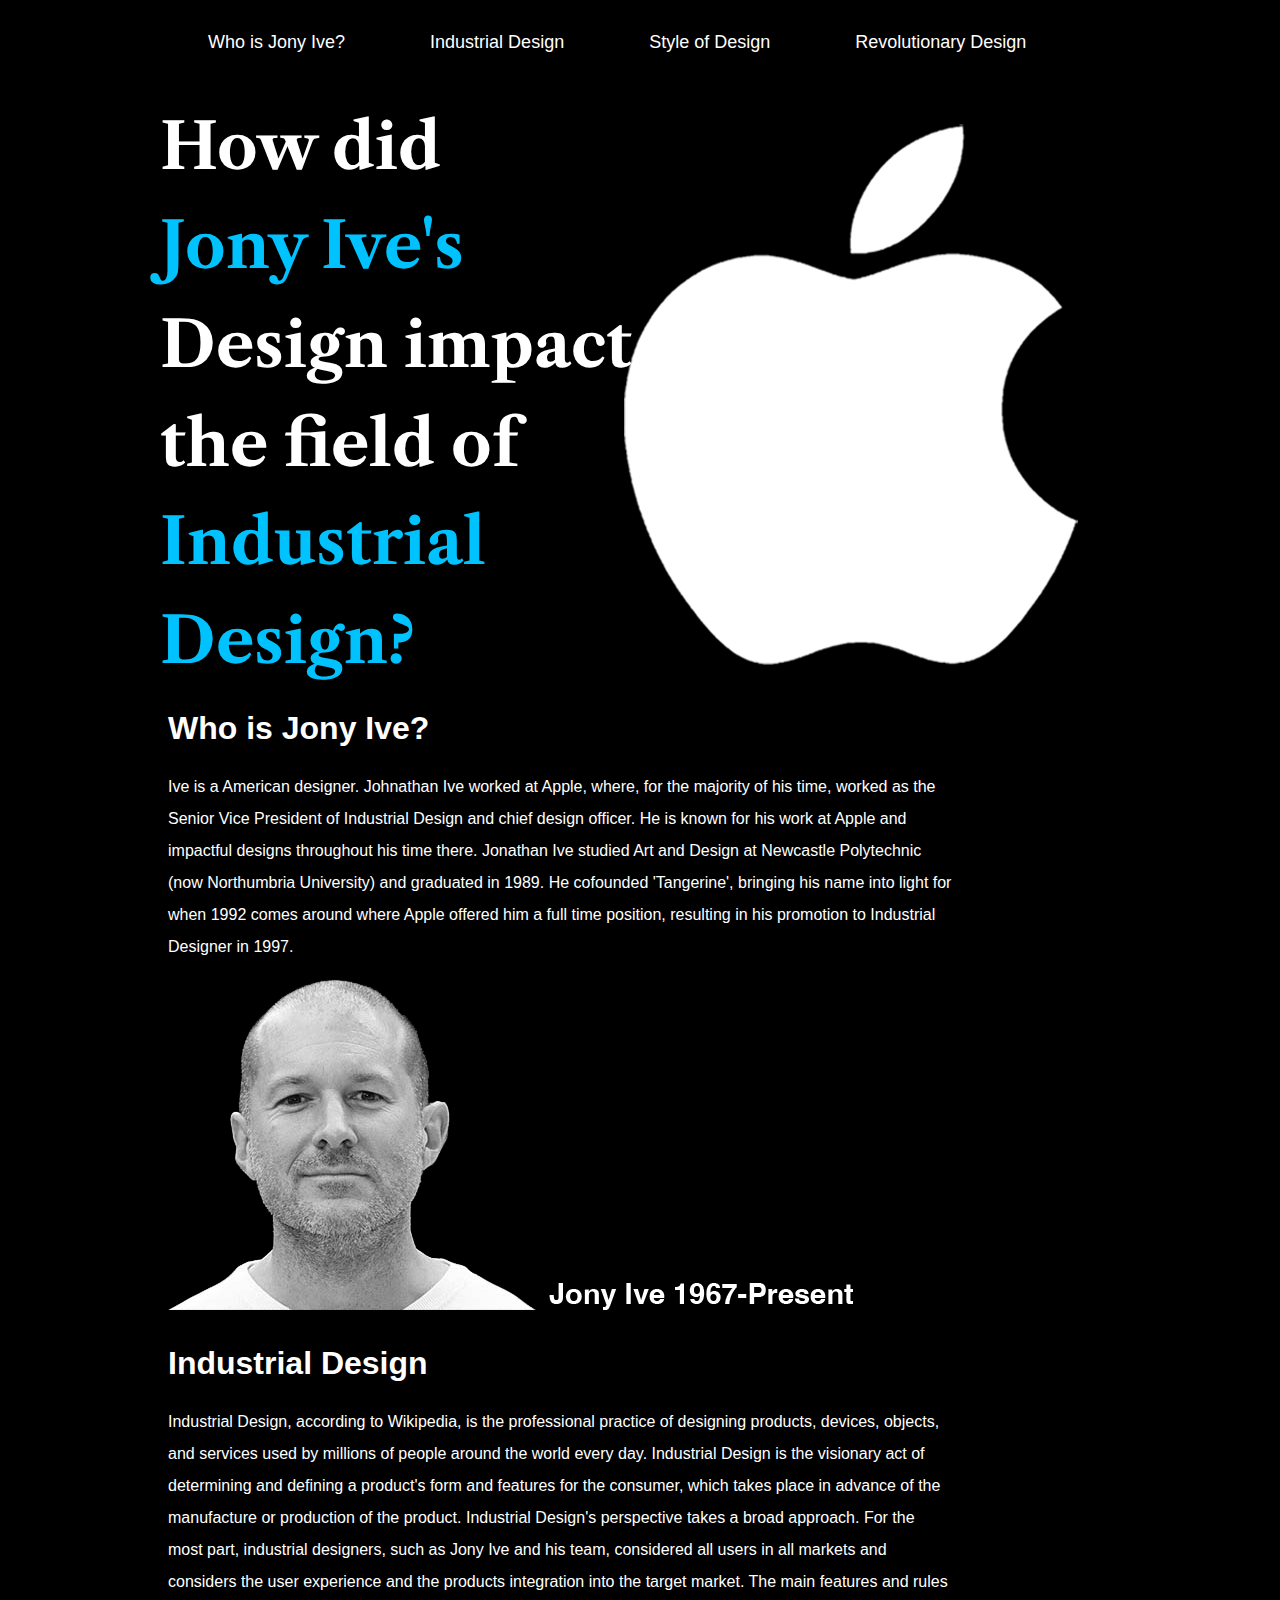
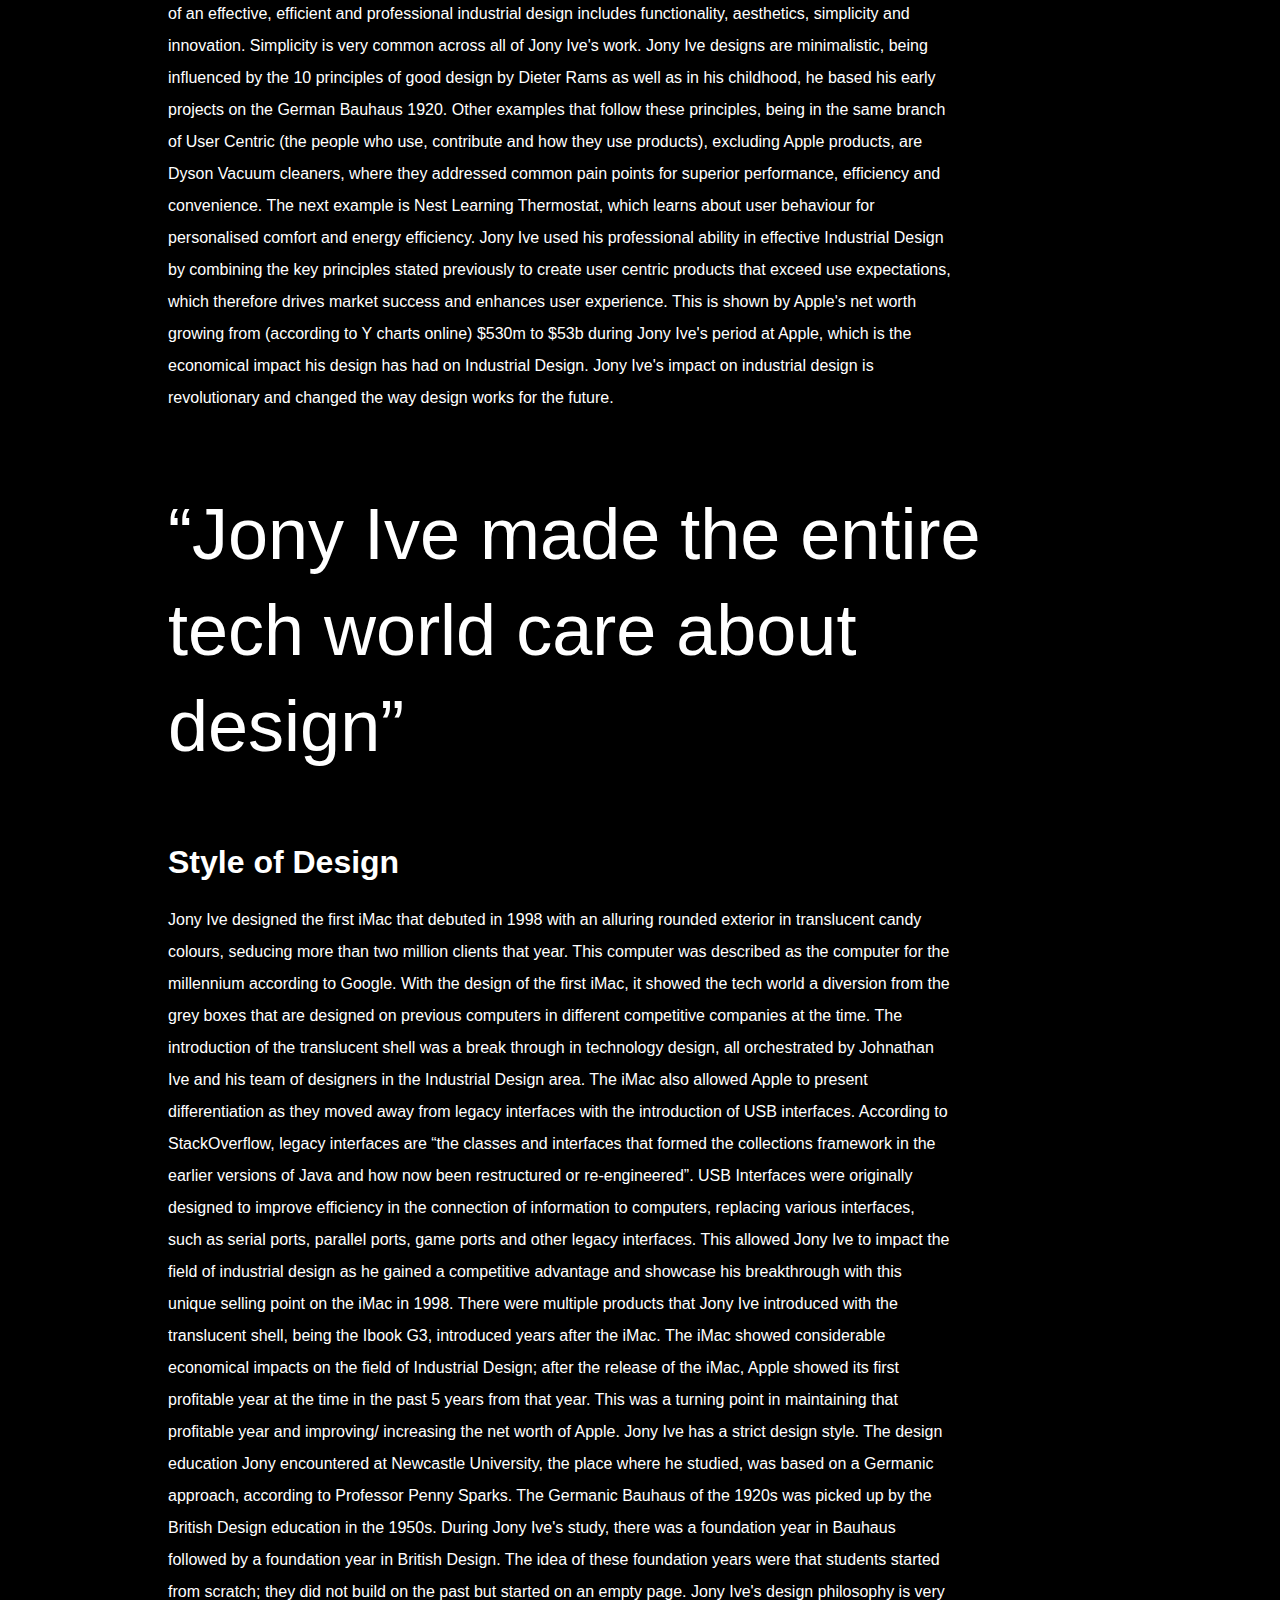
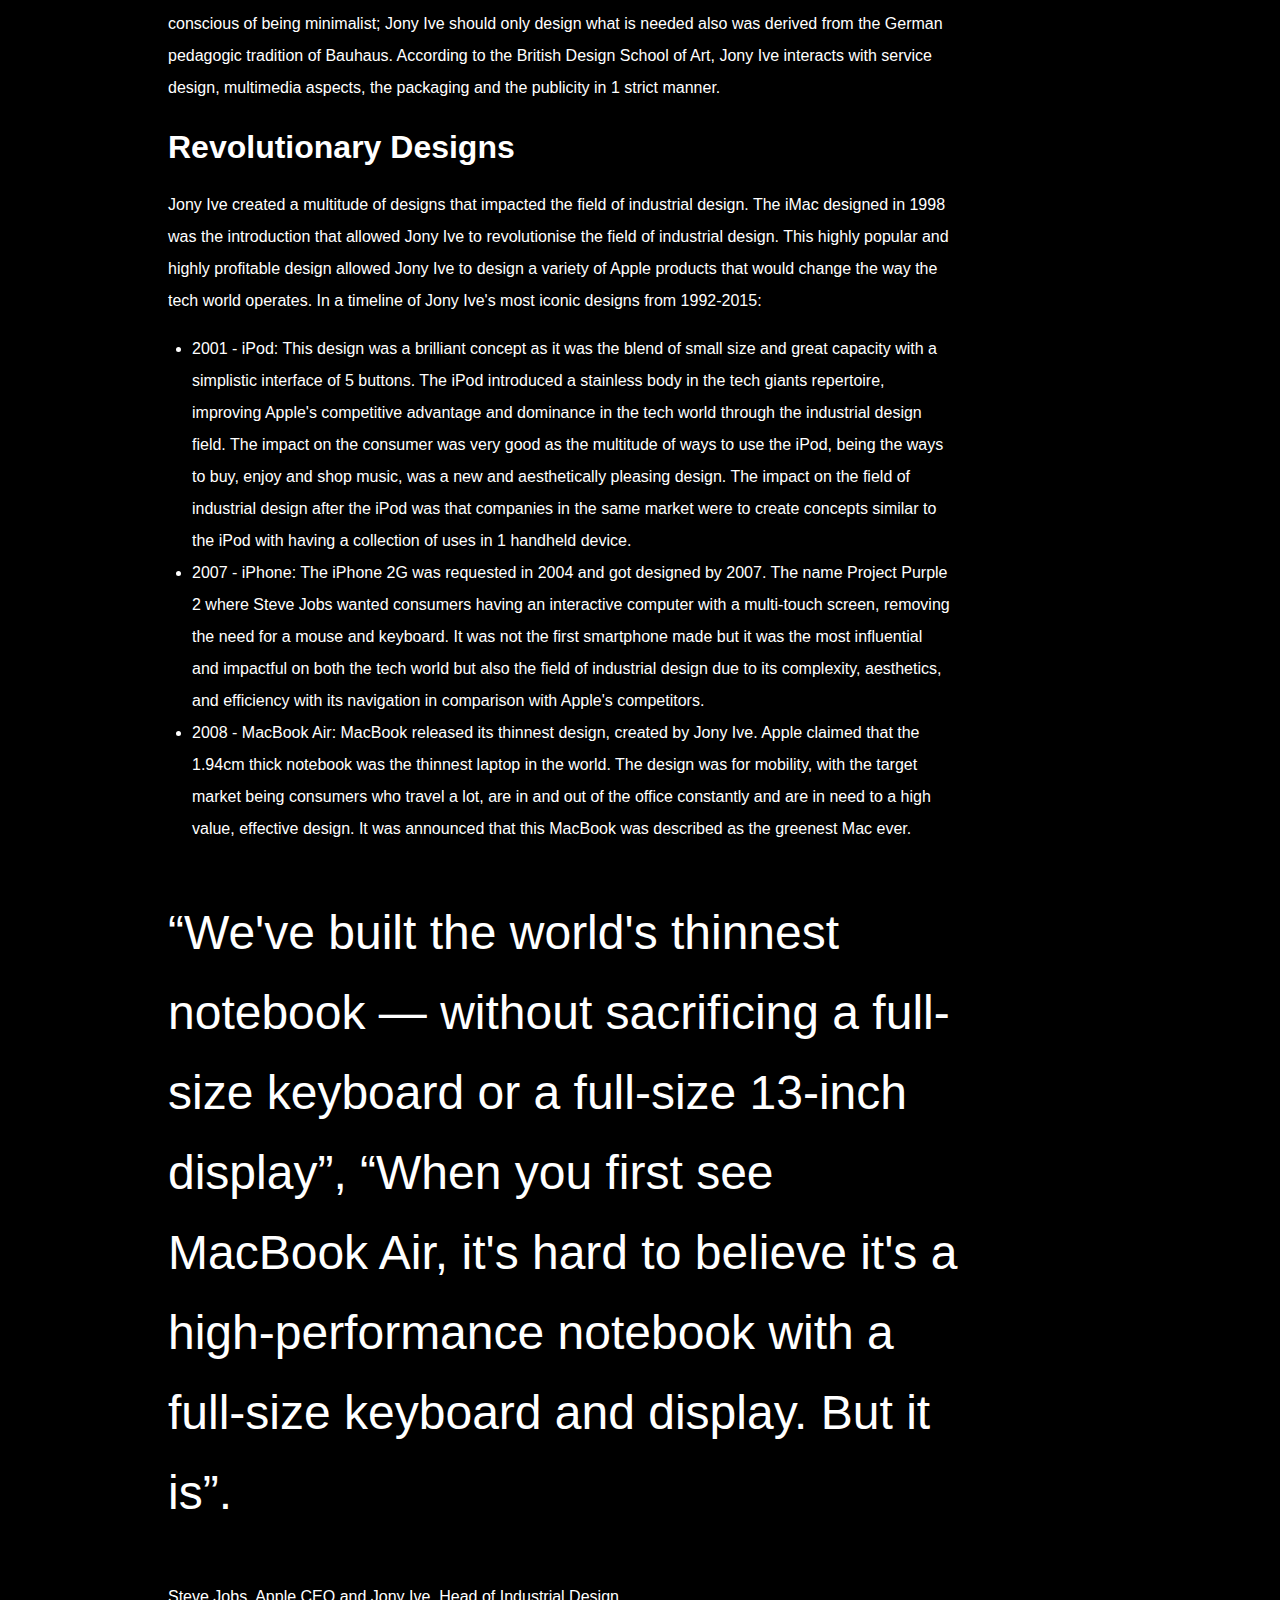
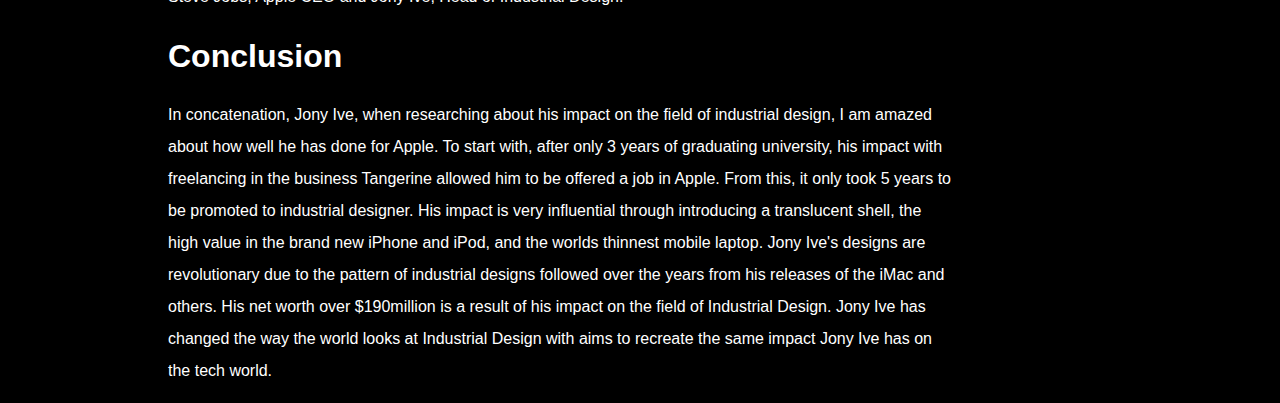
==== index-one.html @ f475f3c1 "update" ====
<!DOCTYPE html>

<html lang="en-GB">
    <link rel="preconnect" href="https://fonts.googleapis.com">
<link rel="preconnect" href="https://fonts.gstatic.com" crossorigin>
<link href="https://fonts.googleapis.com/css2?family=Libre+Caslon+Text&family=Yuji+Hentaigana+Akari&display=swap" rel="stylesheet">
    <link href="css/css.style.css" type="text/css" rel="stylesheet" >
<head>
    <meta charset="UTF-8">
    <meta name="viewport" content="Matthew McMaster">
    <title>Website Essay</title>
</head>
<body>
    <nav>
        <ul id="navigation">
            <li><a href="#jonyiveintro">Who is Jony Ive?</a></li>
            <li><a href="#Industrial">Industrial Design</a></li>
            <li><a href="#styleod">Style of Design</a></li>
            <li><a href="#revolutionaryd">Revolutionary Design</a></li>
        </ul>
    </nav>
<div class="imageheader">
<header>
    <header>
        <h1 id="Howdid">How did</h1>
        <h1 id="JonyIves">Jony Ive's</h1>
        <h1 id="Designimpact">Design impact</h1>
        <h1 id="thefieldof">the field of</h1>
        <h1 id="Industrial">Industrial</h1>
        <h1 id="Design">Design?</h1>
        </header>
</div>
        
<h2>Who is Jony Ive?</h2>
        
<p id="jonyiveintro"> Ive is a American designer. Johnathan Ive worked at Apple, where, for the majority of his time, worked as the Senior Vice President of Industrial Design and chief design officer. 
    He is known for his work at Apple and impactful designs throughout his time there. Jonathan Ive studied Art and Design at Newcastle Polytechnic (now Northumbria University) and graduated in 1989.
    He cofounded 'Tangerine', bringing his name into light for when 1992 comes around where Apple offered him a full time position, resulting in his promotion to Industrial Designer in 1997.</p>

    <img src="images/jony-ive-photo-and-text.png" id="jonyivephoto"> 

    <article>
        <h2>Industrial Design</h2>
        
        <p>Industrial Design, according to Wikipedia, is the professional practice of designing products, devices, objects, and services used by millions of people around the world every day.
        Industrial Design is the visionary act of determining and defining a product's form and features for the consumer, which takes place in advance of the manufacture or production of the product.
        Industrial Design's perspective takes a broad approach. For the most part, industrial designers, such as Jony Ive and his team, considered all users in all markets and considers the user experience and the products integration into the target market.
        The main features and rules of an effective, efficient and professional industrial design includes functionality, aesthetics, simplicity and innovation.
        Simplicity is very common across all of Jony Ive's work. Jony Ive designs are minimalistic, being influenced by the 10 principles of good design by Dieter Rams as well as in his childhood, he based his early projects on the German Bauhaus 1920.
        Other examples that follow these principles, being in the same branch of User Centric (the people who use, contribute and how they use products), excluding Apple products, are 
        Dyson Vacuum cleaners, where they addressed common pain points for superior performance, efficiency and convenience. 
        The next example is Nest Learning Thermostat, which learns about user behaviour for personalised comfort and energy efficiency. 
        Jony Ive used his professional ability in effective Industrial Design by combining the key principles stated previously to create user centric products that exceed use expectations, which therefore drives market success and enhances user experience. 
        This is shown by Apple's net worth growing from (according to Y charts online) $530m to $53b during Jony Ive's period at Apple, which is the economical impact his design has had on Industrial Design. 
        Jony Ive's impact on industrial design is revolutionary and changed the way design works for the future.</p>
        
        <blockquote id="techworld">“Jony Ive made the entire 
            tech world care about design”</blockquote>
                </article>
        
        <article> 
        <h2 id="styleod">Style of Design</h2>
        
        <p>Jony Ive designed the first iMac that debuted in 1998 with an alluring rounded exterior in translucent candy colours, seducing more than two million clients that year.
        This computer was described as the computer for the millennium according to Google. With the design of the first iMac, it showed the tech world a diversion from the grey boxes that are designed on previous computers in different competitive companies at the time.
        The introduction of the translucent shell was a break through in technology design, all orchestrated by Johnathan Ive and his team of designers in the Industrial Design area.
        The iMac also allowed Apple to present differentiation as they moved away from legacy interfaces with the introduction of USB interfaces.
        According to StackOverflow, legacy interfaces are “the classes and interfaces that formed the collections framework in the earlier versions of Java and how now been restructured or re-engineered”.
        USB Interfaces were originally designed to improve efficiency in the connection of information to computers, replacing various interfaces, such as serial ports, parallel ports, game ports and other legacy interfaces.
        This allowed Jony Ive to impact the field of industrial design as he gained a competitive advantage and showcase his breakthrough with this unique selling point on the iMac in 1998.
        There were multiple products that Jony Ive introduced with the translucent shell, being the Ibook G3, introduced years after the iMac.
        The iMac showed considerable economical impacts on the field of Industrial Design; after the release of the iMac, Apple showed its first profitable year at the time in the past 5 years from that year.
        This was a turning point in maintaining that profitable year and improving/ increasing the net worth of Apple. Jony Ive has a strict design style.
        The design education Jony encountered at Newcastle University, the place where he studied, was based on a Germanic approach, according to Professor Penny Sparks.
        The Germanic Bauhaus of the 1920s was picked up by the British Design education in the 1950s. During Jony Ive's study, there was a foundation year in Bauhaus followed by a foundation year in British Design.
        The idea of these foundation years were that students started from scratch; they did not build on the past but started on an empty page.
        Jony Ive's design philosophy is very conscious of being minimalist; Jony Ive should only design what is needed also was derived from the German pedagogic tradition of Bauhaus.
        According to the British Design School of Art, Jony Ive interacts with service design, multimedia aspects, the packaging and the publicity in 1 strict manner.</p>
        </article>
        
        <article>
        <h2 id="revolutionaryd">Revolutionary Designs</h2>
        
        <p>Jony Ive created a multitude of designs that impacted the field of industrial design.
        The iMac designed in 1998 was the introduction that allowed Jony Ive to revolutionise the field of industrial design.
        This highly popular and highly profitable design allowed Jony Ive to design a variety of Apple products that would change the way the tech world operates.
        In a timeline of Jony Ive's most iconic designs from 1992-2015:</p>
        
        <ul>
            <li id="ipod">2001 - iPod:
                This design was a brilliant concept as it was the blend of small size and great capacity with a simplistic interface of 5 buttons.
                The iPod introduced a stainless body in the tech giants repertoire, improving Apple's competitive advantage and dominance in the tech world through the industrial design field.
                The impact on the consumer was very good as the multitude of ways to use the iPod, being the ways to buy, enjoy and shop music, was a new and aesthetically pleasing design.
                The impact on the field of industrial design after the iPod was that companies in the same market were to create concepts similar to the iPod with having a collection of uses in 1 handheld device.</li>
        
            <li id="iphone">2007 - iPhone:
                The iPhone 2G was requested in 2004 and got designed by 2007.
                The name Project Purple 2 where Steve Jobs wanted consumers having an interactive computer with a multi-touch screen, removing the need for a mouse and keyboard.
                It was not the first smartphone made but it was the most influential and impactful on both the tech world but also the field of industrial design due to its complexity, aesthetics, and efficiency with its navigation in comparison with Apple's competitors.</li>
        
            <li id="macbook">2008 - MacBook Air:
                MacBook released its thinnest design, created by Jony Ive.
                Apple claimed that the 1.94cm thick notebook was the thinnest laptop in the world.
                The design was for mobility, with the target market being consumers who travel a lot, are in and out of the office constantly and are in need to a high value, effective design.
                It was announced that this MacBook was described as the greenest Mac ever.</li>
        </ul>        
        
        <blockquote id="thinnest">
            “We've built the world's thinnest notebook — without sacrificing a full-size keyboard or a full-size 13-inch display”,
            “When you first see MacBook Air, it's hard to believe it's a high-performance notebook with a full-size keyboard and display. But it is”. 
        </blockquote>
        <div class id="men"> Steve Jobs, Apple CEO and Jony Ive, Head of Industrial Design.</div>
        </article>
        
        <footer>
        <h2>Conclusion</h2>
        
        <p>In concatenation, Jony Ive, when researching about his impact on the field of industrial design, I am amazed about how well he has done for Apple.
        To start with, after only 3 years of graduating university, his impact with freelancing in the business Tangerine allowed him to be offered a job in Apple.
        From this, it only took 5 years to be promoted to industrial designer. His impact is very influential through introducing a translucent shell, the high value in the brand new iPhone and iPod, and the worlds thinnest mobile laptop.
        Jony Ive's designs are revolutionary due to the pattern of industrial designs followed over the years from his releases of the iMac and others. 
        His net worth over $190million is a result of his impact on the field of Industrial Design. 
        Jony Ive has changed the way the world looks at Industrial Design with aims to recreate the same impact Jony Ive has on the tech world.
         </p>
        </footer>
        </body>
        </html>
---- css/css.style.css ----
body {
    background-color: black;
    color: white;
    font-family: Arial, Helvetica, sans-serif;
    line-height: 2rem;
}

h1{ 
    text-align: left;
    margin-left: 1rem;
    font-size: 4rem;
    font-family: 'Libre Caslon Text', serif;
    line-height: 3.5rem;
}
#Howdid {
    text-align: left;
    color: white;
    font-family: 'Libre Caslon Text', serif;
}

#JonyIves {
    color: #00C2FF;
    text-align: left;
    font-family: 'Libre Caslon Text', serif;
    position: relative;
}

#Thefieldof {
    color: white;
    text-align: left;
    font-family: 'Libre Caslon Text', serif;
}

#Industrial {
    color: #00C2FF;
    text-align: left;
    font-family: 'Libre Caslon Text', serif;
}

#Design {
    color: #00C2FF;
    text-align: left;
    font-family: 'Libre Caslon Text', serif;
}

.imageheader {
    background: url(../images/apple-logo-nine.png) no-repeat;
    margin-left: 8.5rem;
    width: 400vw;
    background-position: 30rem;
}

li, #navigation {
    display: inline-block;
    font-size: large;
    align-content: stretch;
    margin-left: 5rem;     
}

a:link {
    color: white;
    text-decoration: none;
}

#iphone {
    font-size: 1rem;
    display: list-item;
    margin-left: 9rem;
    margin-right: 20rem;
}

#ipod {
    font-size: 1rem;
    display: list-item;
    margin-left: 9rem;
    margin-right: 20rem;
}

#macbook {
    font-size: 1rem;
    display: list-item;
    margin-left: 9rem;
    margin-right: 20rem;
}


#jonyiveintro {
    margin-left: 10rem;
    margin-right: 20rem;
    line-height: 2rem;
}

h2 {
    text-align: left;
    margin-left: 10rem;
    font-size: 2rem;
}

p {
    margin-left: 10rem;
    margin-right: 20rem;
    font-size: 1rem;
    line-height: 2rem;
}

#thinnest {
    margin-left: 10rem;
    margin-right: 18rem;
    font-size: 3rem;
    line-height: 5rem;
}

#men {
    margin-left: 10rem;
}

#techworld {
    margin-left: 10rem;
    font-size: 4.5rem;
    margin-right: 18rem;
    line-height: 6rem;
}

#jonyivephoto {
    margin-left: 10rem;
}
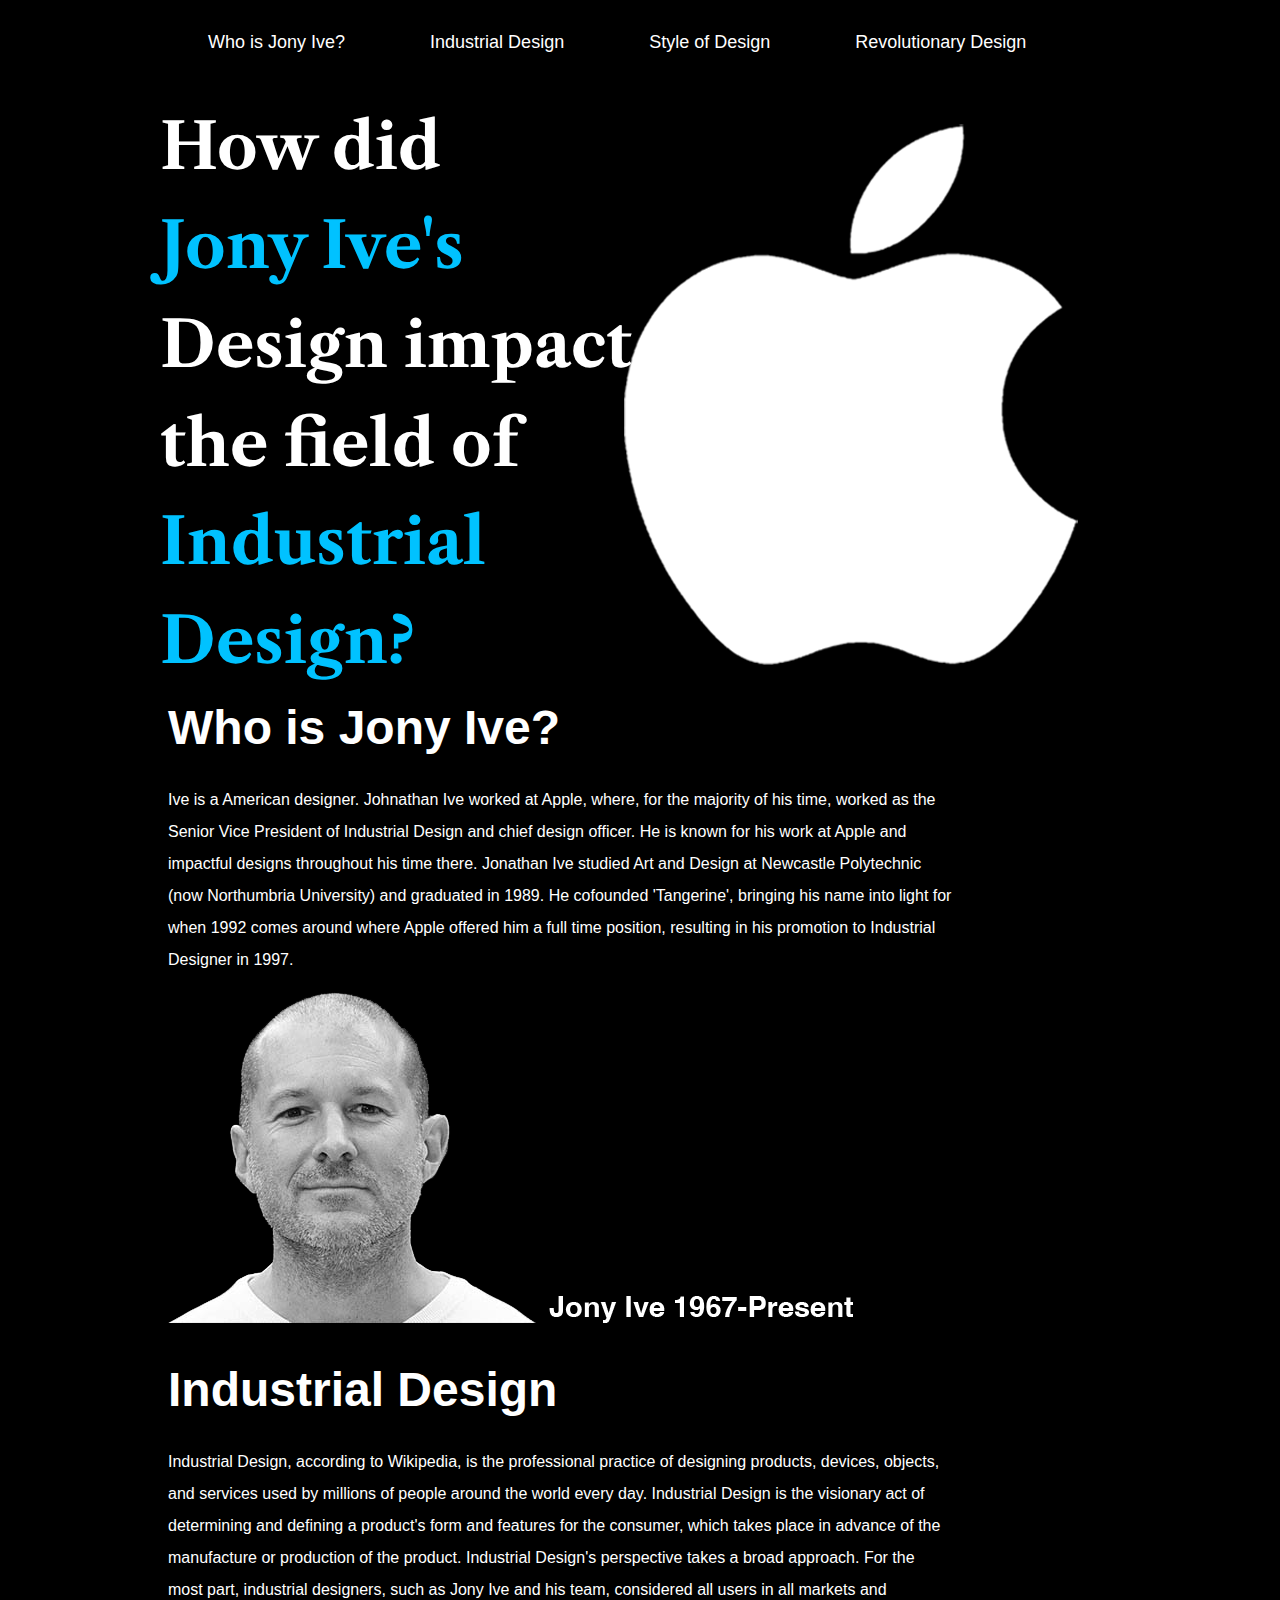
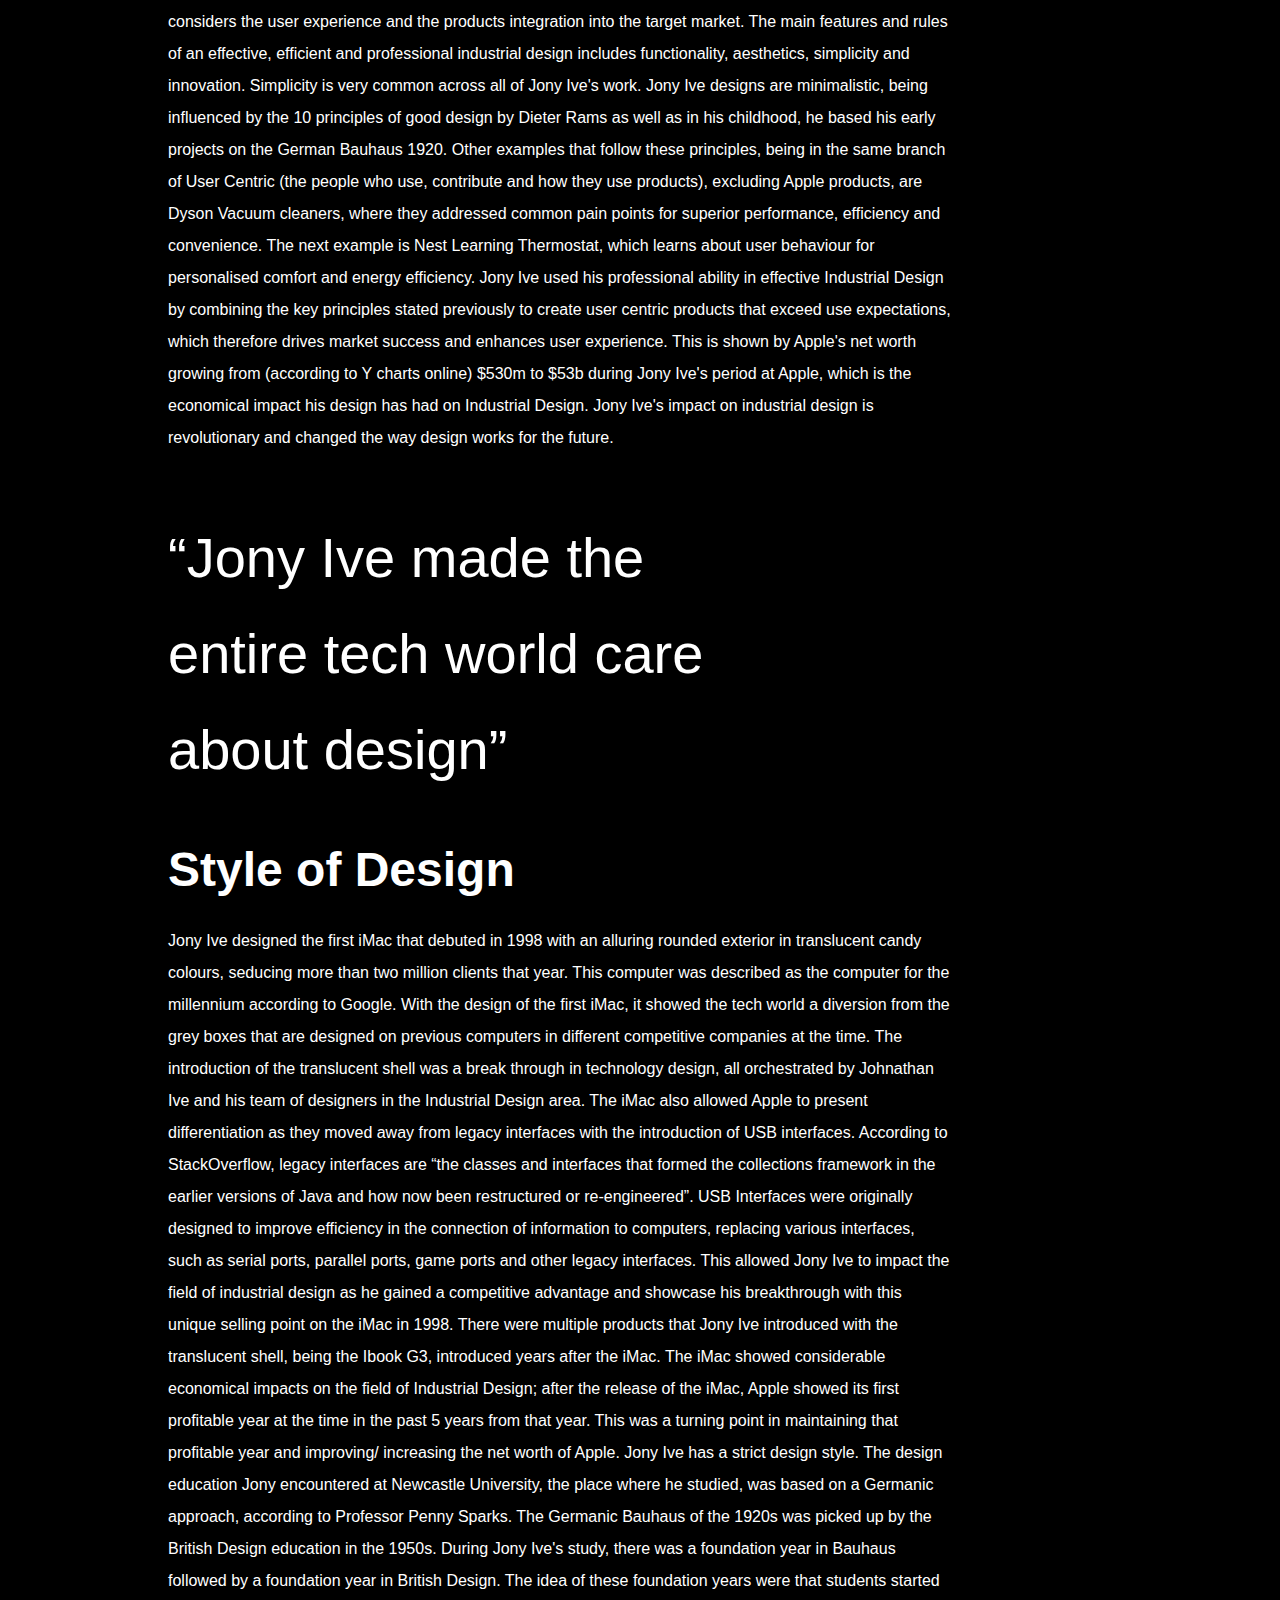
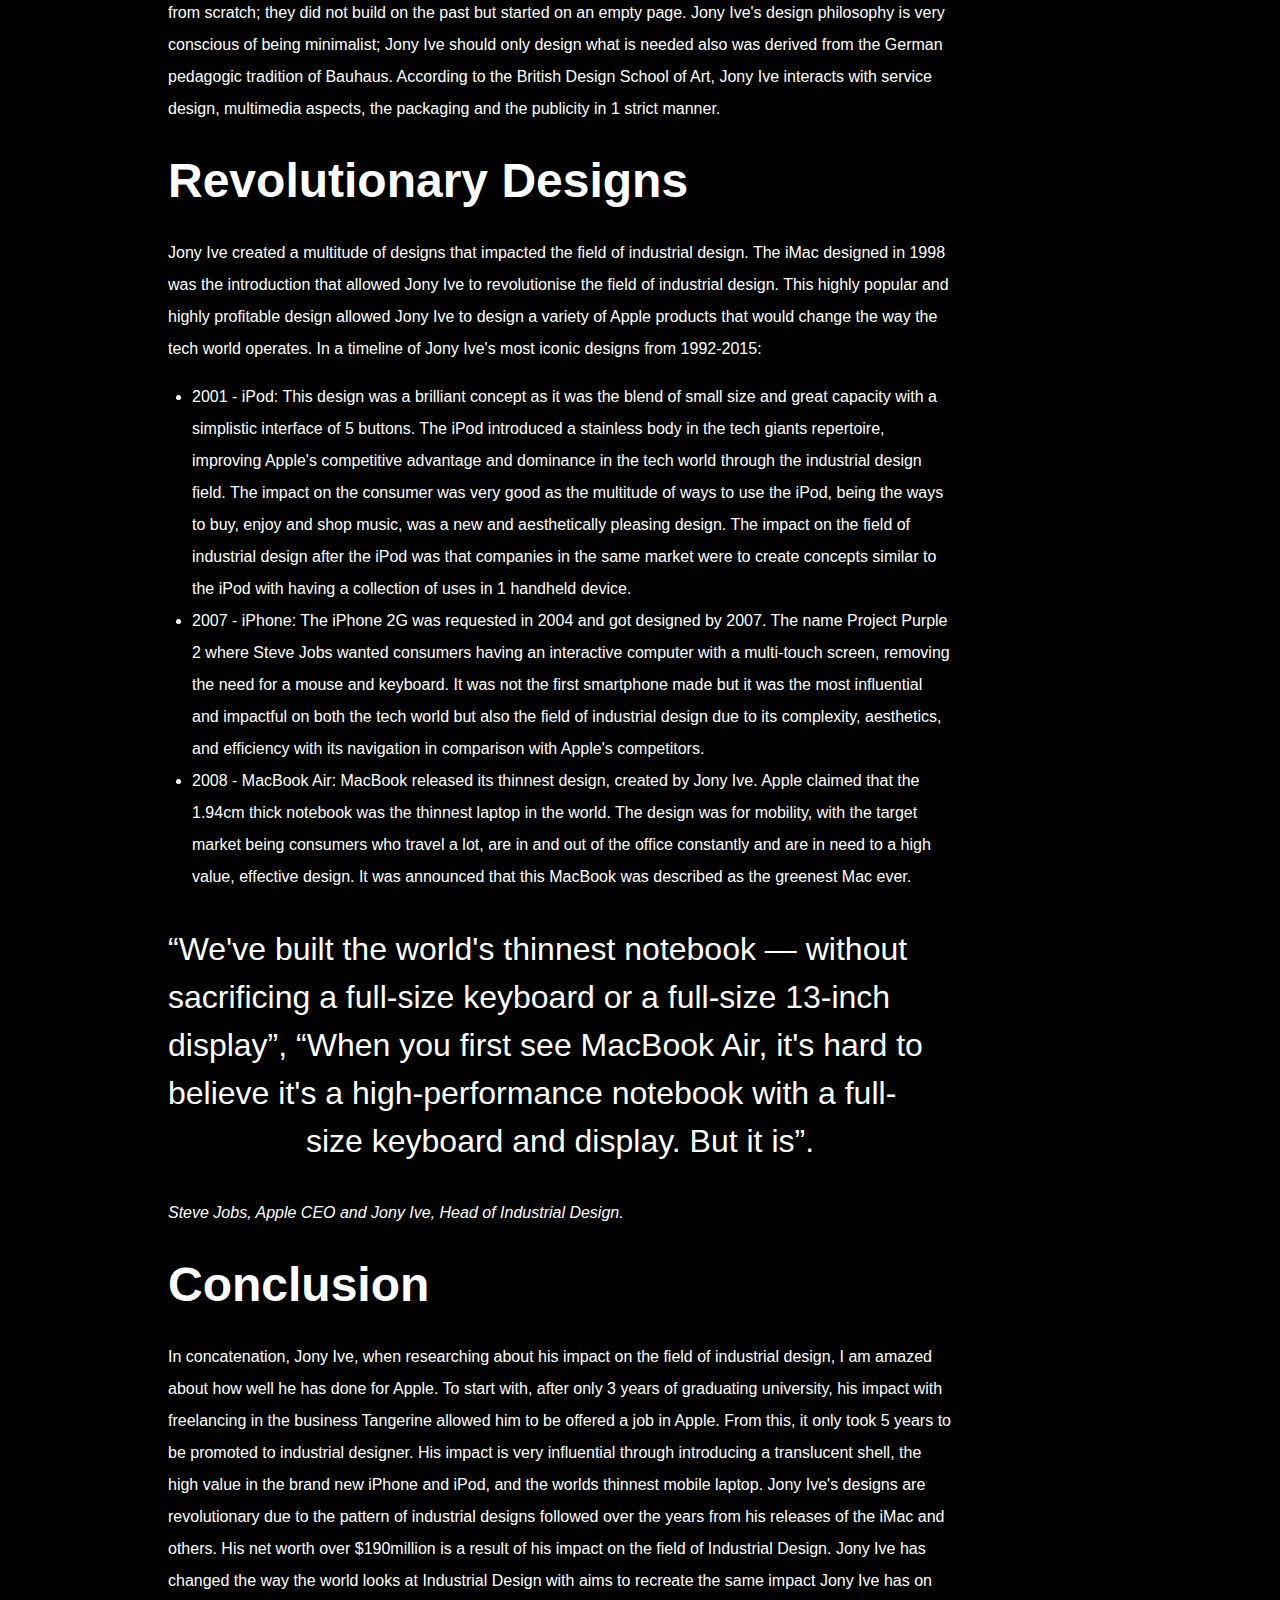
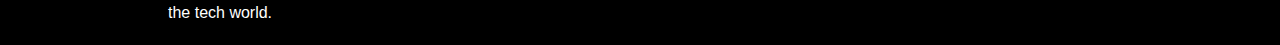
==== commit 325517dd: "update" ====
--- a/index-one.html
+++ b/index-one.html
@@ -109,7 +109,7 @@
             “We've built the world's thinnest notebook — without sacrificing a full-size keyboard or a full-size 13-inch display”,
             “When you first see MacBook Air, it's hard to believe it's a high-performance notebook with a full-size keyboard and display. But it is”. 
         </blockquote>
-        <div class id="men"> Steve Jobs, Apple CEO and Jony Ive, Head of Industrial Design.</div>
+        <div class id="men"><i>Steve Jobs, Apple CEO and Jony Ive, Head of Industrial Design.</i></div>
         </article>
         
         <footer>
--- a/css/css.style.css
+++ b/css/css.style.css
@@ -93,7 +93,7 @@
 h2 {
     text-align: left;
     margin-left: 10rem;
-    font-size: 2rem;
+    font-size: 3rem;
 }
 
 p {
@@ -105,9 +105,10 @@
 
 #thinnest {
     margin-left: 10rem;
-    margin-right: 18rem;
-    font-size: 3rem;
-    line-height: 5rem;
+    margin-right: 20rem;
+    font-size: 2rem;
+    line-height: 3rem;
+    text-align-last: center;
 }
 
 #men {
@@ -116,8 +117,8 @@
 
 #techworld {
     margin-left: 10rem;
-    font-size: 4.5rem;
-    margin-right: 18rem;
+    font-size: 3.5rem;
+    margin-right: 32rem;
     line-height: 6rem;
 }
 
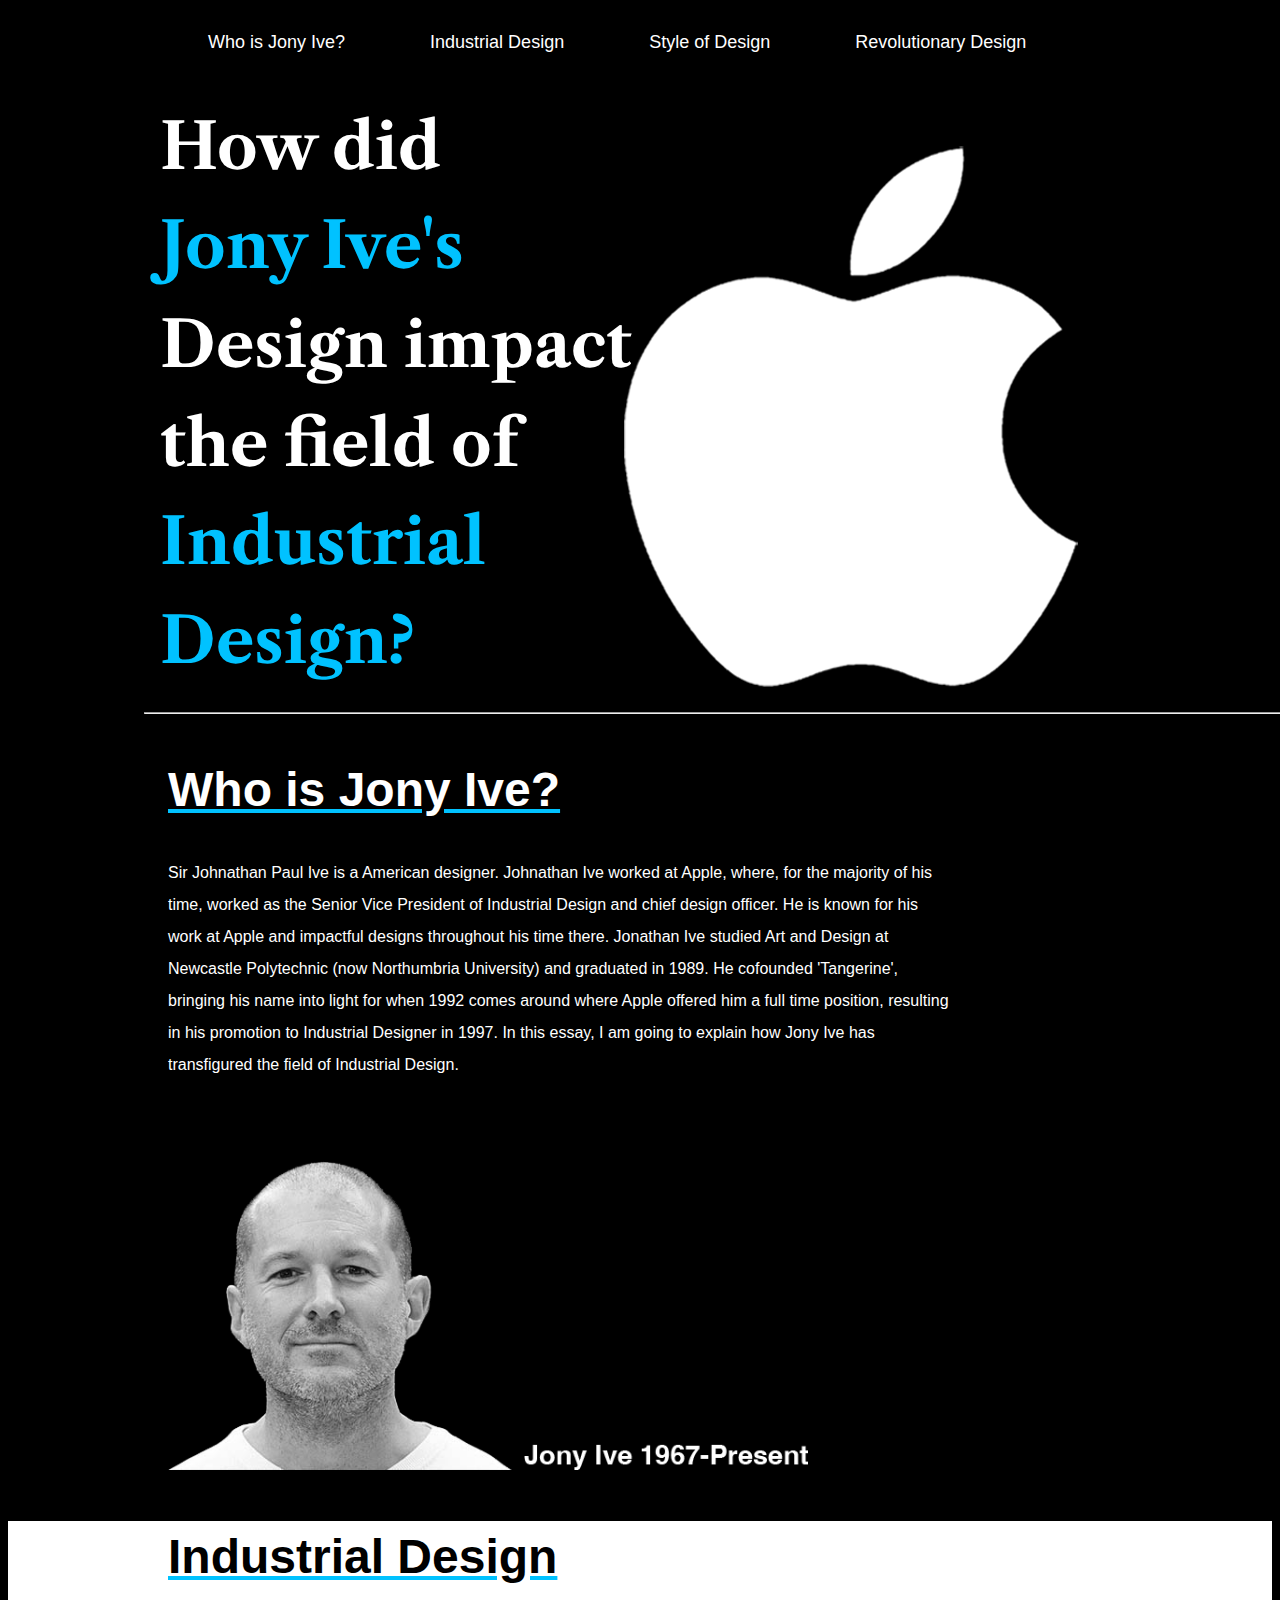
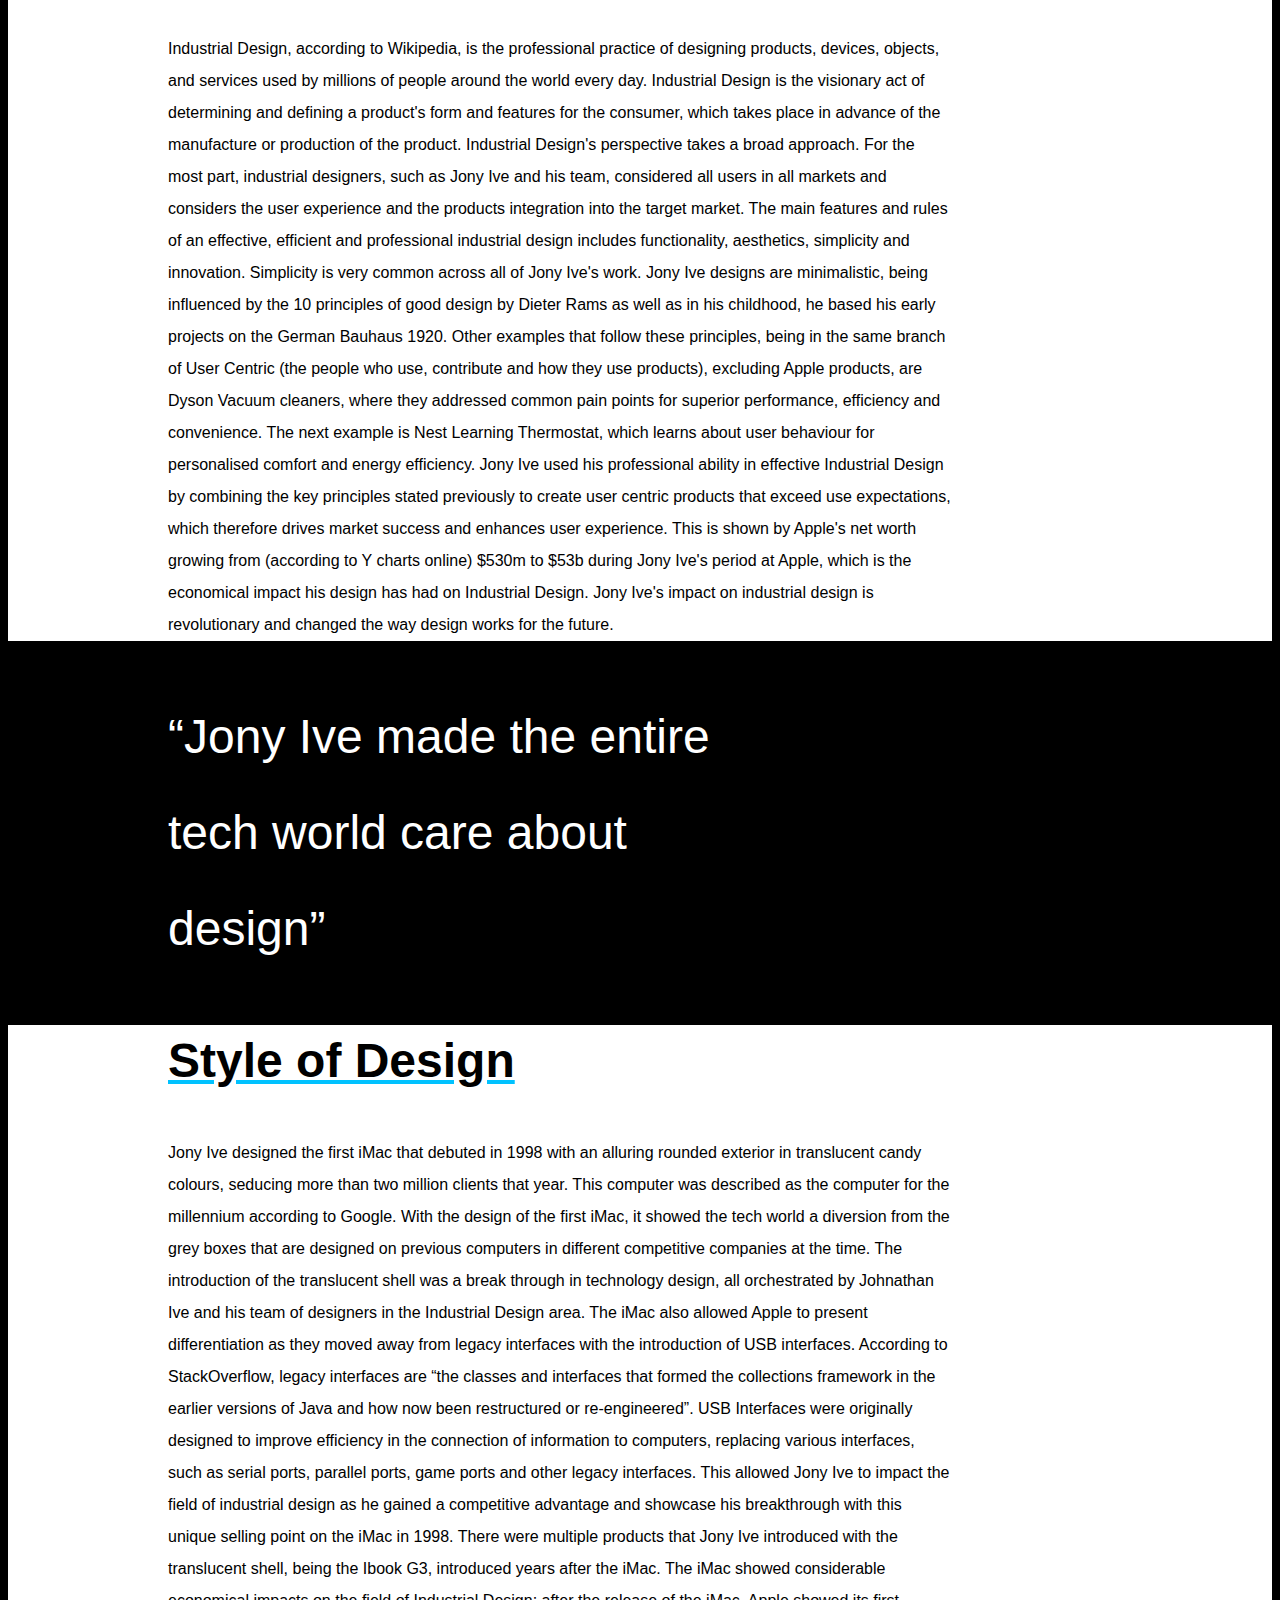
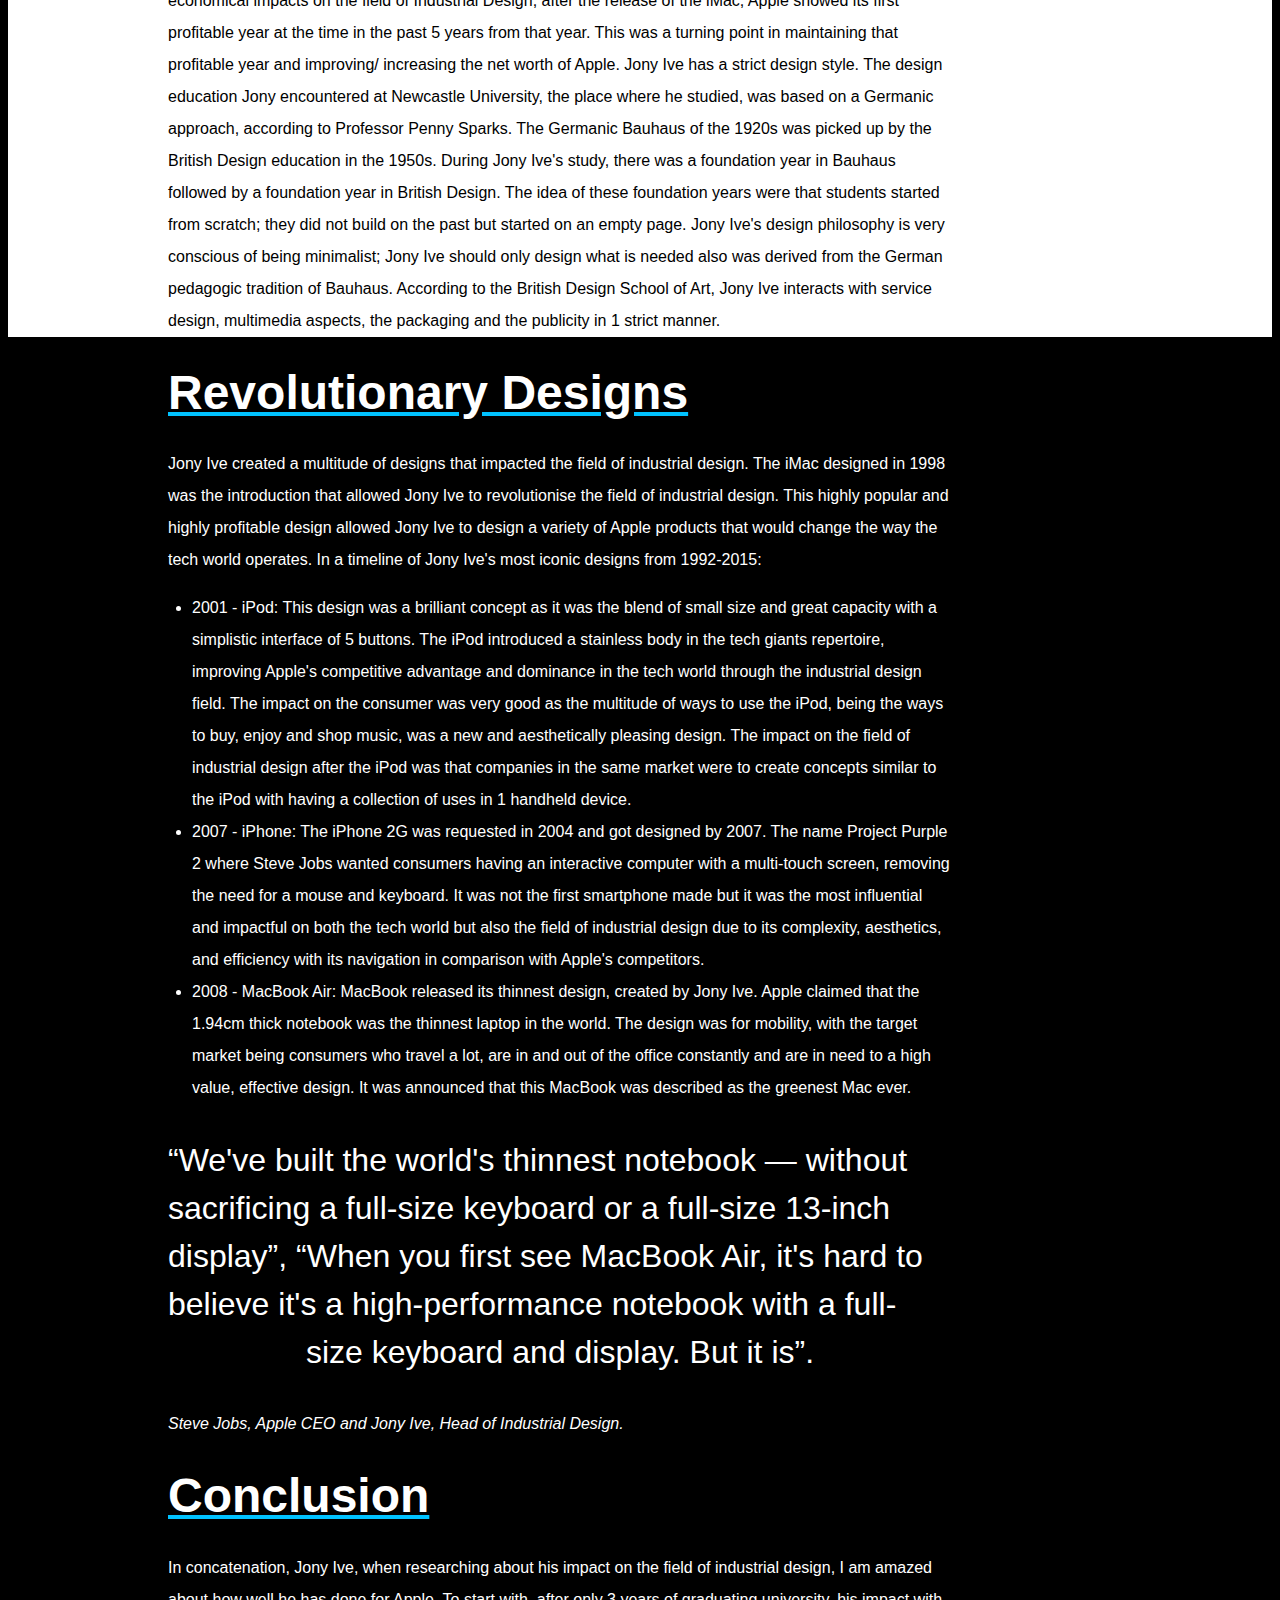
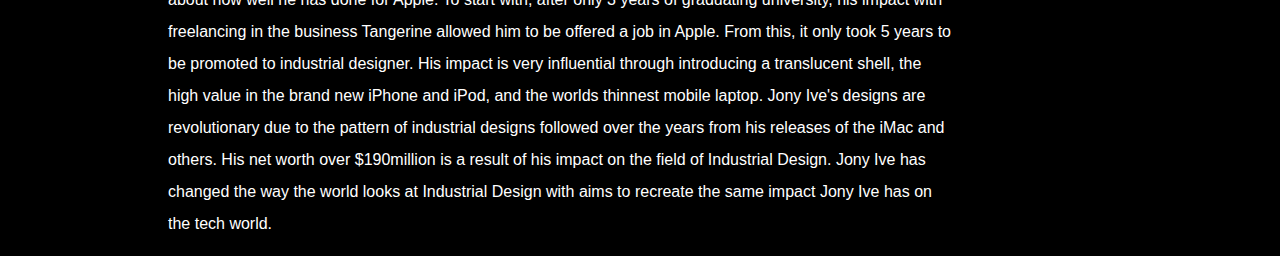
==== commit fe725d72: "update" ====
--- a/index-one.html
+++ b/index-one.html
@@ -14,7 +14,7 @@
     <nav>
         <ul id="navigation">
             <li><a href="#jonyiveintro">Who is Jony Ive?</a></li>
-            <li><a href="#Industrial">Industrial Design</a></li>
+            <li><a href="#Industriald">Industrial Design</a></li>
             <li><a href="#styleod">Style of Design</a></li>
             <li><a href="#revolutionaryd">Revolutionary Design</a></li>
         </ul>
@@ -29,20 +29,23 @@
         <h1 id="Industrial">Industrial</h1>
         <h1 id="Design">Design?</h1>
         </header>
+        <hr>
 </div>
-        
+<div class="jonyivesection">
 <h2>Who is Jony Ive?</h2>
         
-<p id="jonyiveintro"> Ive is a American designer. Johnathan Ive worked at Apple, where, for the majority of his time, worked as the Senior Vice President of Industrial Design and chief design officer. 
+<p id="jonyiveintro"> Sir Johnathan Paul Ive is a American designer. Johnathan Ive worked at Apple, where, for the majority of his time, worked as the Senior Vice President of Industrial Design and chief design officer. 
     He is known for his work at Apple and impactful designs throughout his time there. Jonathan Ive studied Art and Design at Newcastle Polytechnic (now Northumbria University) and graduated in 1989.
-    He cofounded 'Tangerine', bringing his name into light for when 1992 comes around where Apple offered him a full time position, resulting in his promotion to Industrial Designer in 1997.</p>
-
+    He cofounded 'Tangerine', bringing his name into light for when 1992 comes around where Apple offered him a full time position, resulting in his promotion to Industrial Designer in 1997.
+    In this essay, I am going to explain how Jony Ive has transfigured the field of Industrial Design.</p>
+</div>
     <img src="images/jony-ive-photo-and-text.png" id="jonyivephoto"> 
 
+<div class="industrialdesignsection">
     <article>
         <h2>Industrial Design</h2>
         
-        <p>Industrial Design, according to Wikipedia, is the professional practice of designing products, devices, objects, and services used by millions of people around the world every day.
+        <p id="Industriald">Industrial Design, according to Wikipedia, is the professional practice of designing products, devices, objects, and services used by millions of people around the world every day.
         Industrial Design is the visionary act of determining and defining a product's form and features for the consumer, which takes place in advance of the manufacture or production of the product.
         Industrial Design's perspective takes a broad approach. For the most part, industrial designers, such as Jony Ive and his team, considered all users in all markets and considers the user experience and the products integration into the target market.
         The main features and rules of an effective, efficient and professional industrial design includes functionality, aesthetics, simplicity and innovation.
@@ -53,12 +56,14 @@
         Jony Ive used his professional ability in effective Industrial Design by combining the key principles stated previously to create user centric products that exceed use expectations, which therefore drives market success and enhances user experience. 
         This is shown by Apple's net worth growing from (according to Y charts online) $530m to $53b during Jony Ive's period at Apple, which is the economical impact his design has had on Industrial Design. 
         Jony Ive's impact on industrial design is revolutionary and changed the way design works for the future.</p>
+    </article>
+</div>
         
         <blockquote id="techworld">“Jony Ive made the entire 
             tech world care about design”</blockquote>
                 </article>
-        
-        <article> 
+<div class="styleofdesignsection">           
+        <article>
         <h2 id="styleod">Style of Design</h2>
         
         <p>Jony Ive designed the first iMac that debuted in 1998 with an alluring rounded exterior in translucent candy colours, seducing more than two million clients that year.
@@ -77,7 +82,7 @@
         Jony Ive's design philosophy is very conscious of being minimalist; Jony Ive should only design what is needed also was derived from the German pedagogic tradition of Bauhaus.
         According to the British Design School of Art, Jony Ive interacts with service design, multimedia aspects, the packaging and the publicity in 1 strict manner.</p>
         </article>
-        
+</div>
         <article>
         <h2 id="revolutionaryd">Revolutionary Designs</h2>
         
--- a/css/css.style.css
+++ b/css/css.style.css
@@ -94,6 +94,7 @@
     text-align: left;
     margin-left: 10rem;
     font-size: 3rem;
+    text-decoration: underline #00C2FF;
 }
 
 p {
@@ -117,12 +118,38 @@
 
 #techworld {
     margin-left: 10rem;
-    font-size: 3.5rem;
+    font-size: 3rem;
     margin-right: 32rem;
     line-height: 6rem;
 }
 
 #jonyivephoto {
     margin-left: 10rem;
+    position: relative;
+    width: 50vw;
+
 }
 
+.industrialdesignsection {
+    background-color: white;
+    color: black;
+    line-height: 4.5rem;
+}
+
+.styleofdesignsection {
+    background-color: white;
+    color: black;
+    line-height: 4.5rem;
+}
+
+.jonyivesection {
+    line-height: normal;
+    margin-bottom: 5rem;
+    margin-top: 3rem;
+}
+
+.hr {
+    width: 50vw;
+    margin-right: 20rem;
+    margin-top: 10rem;
+}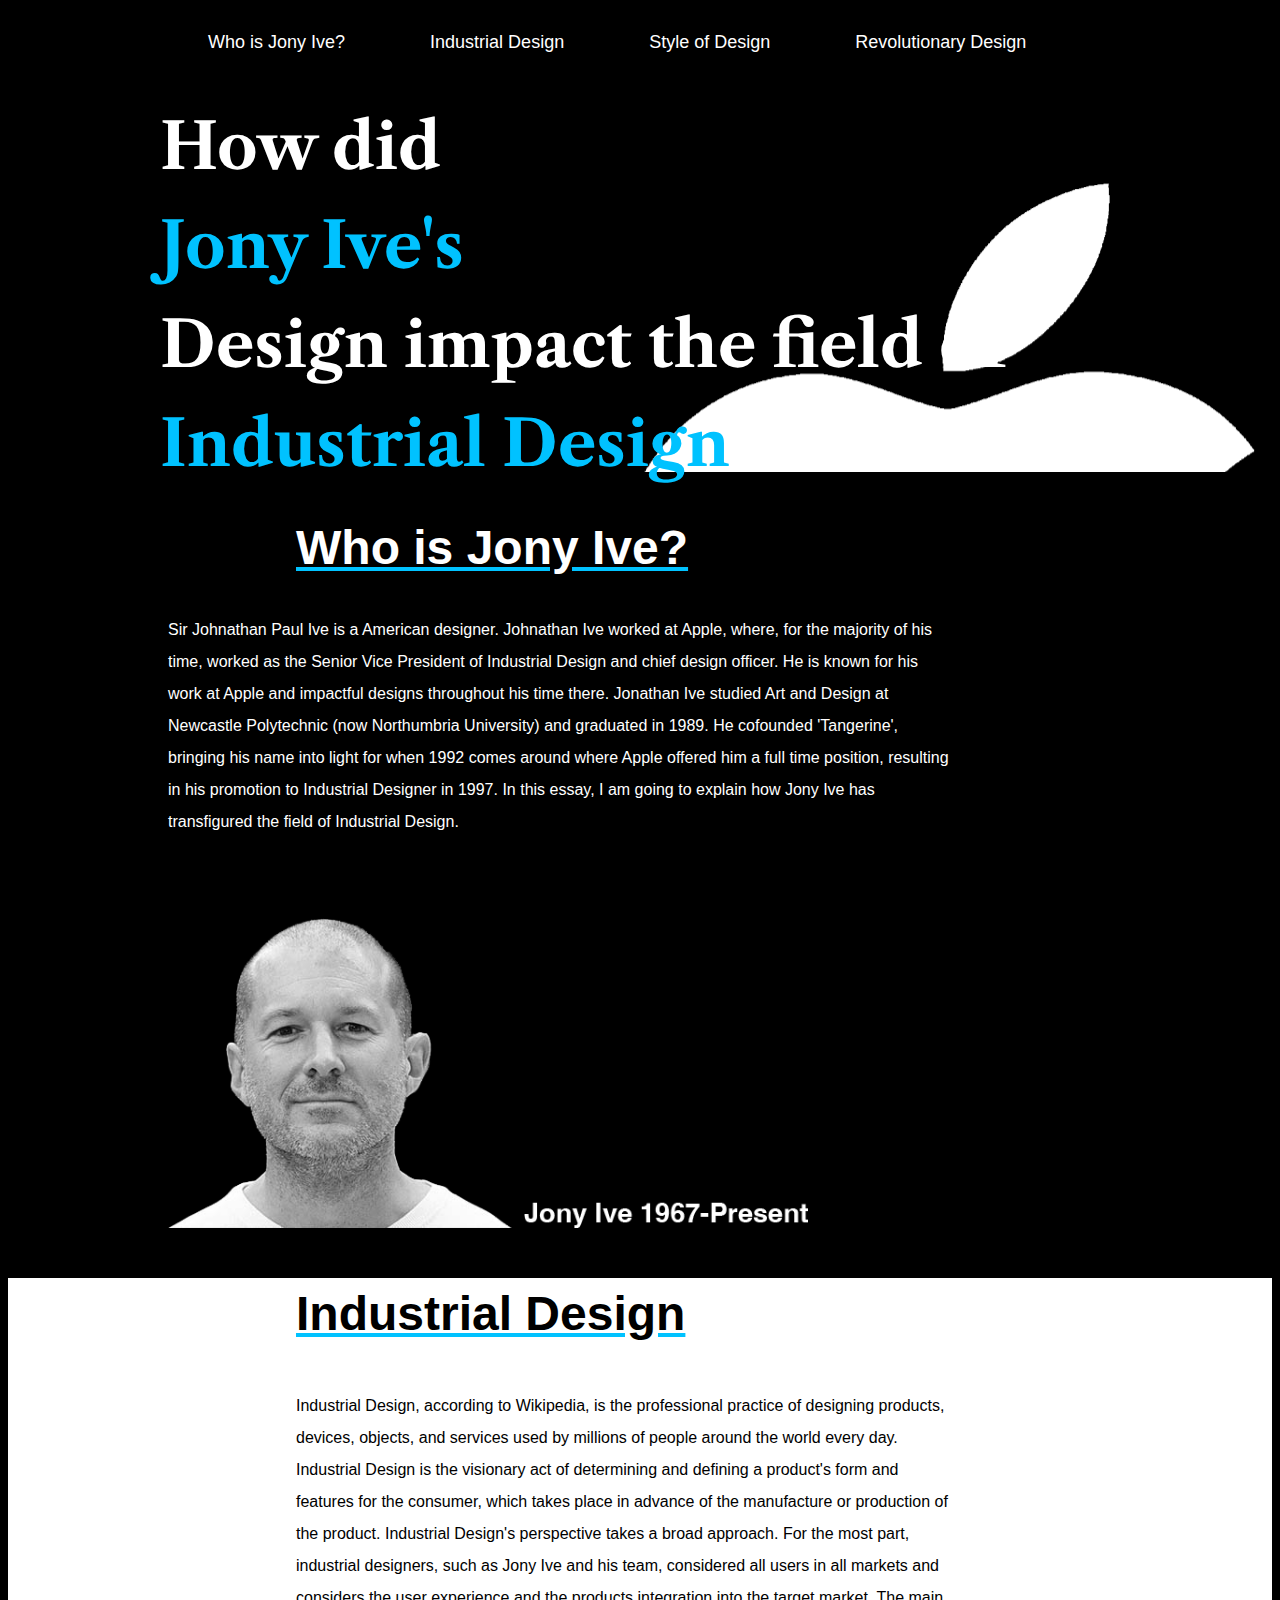
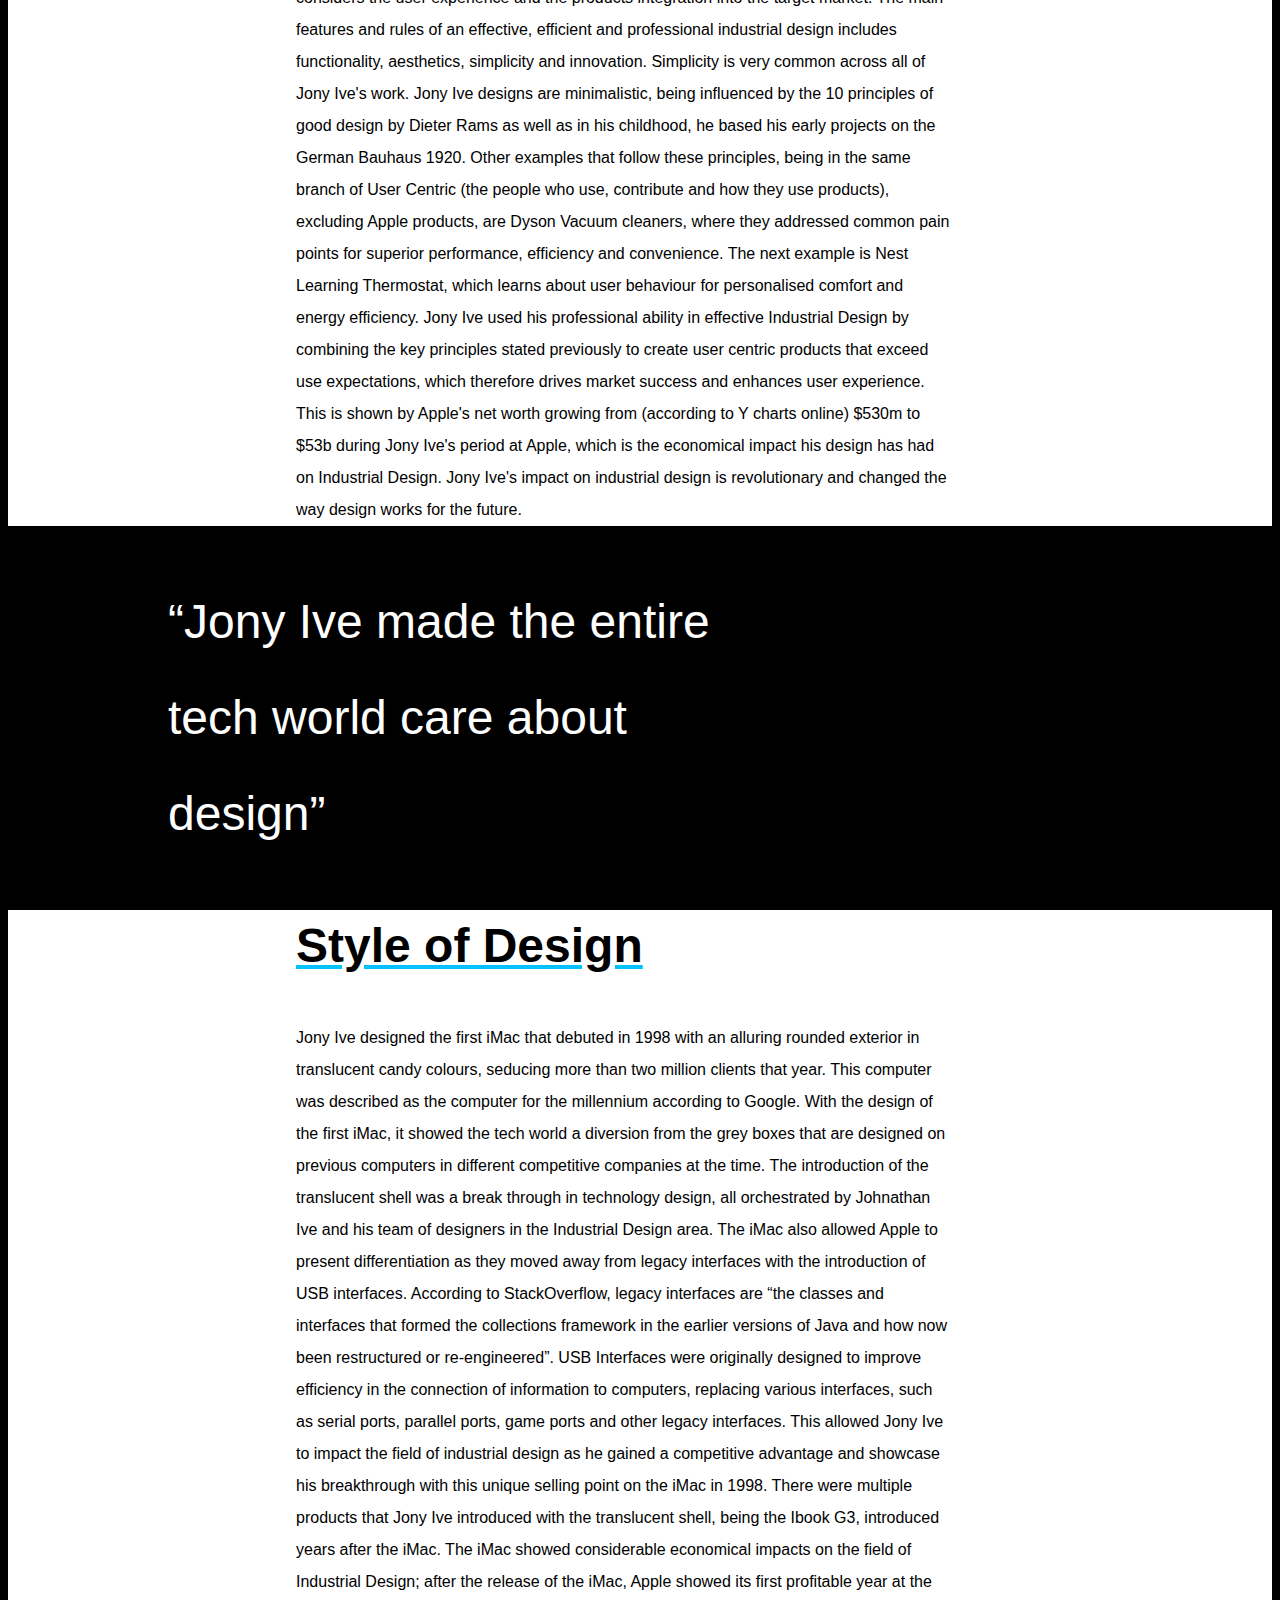
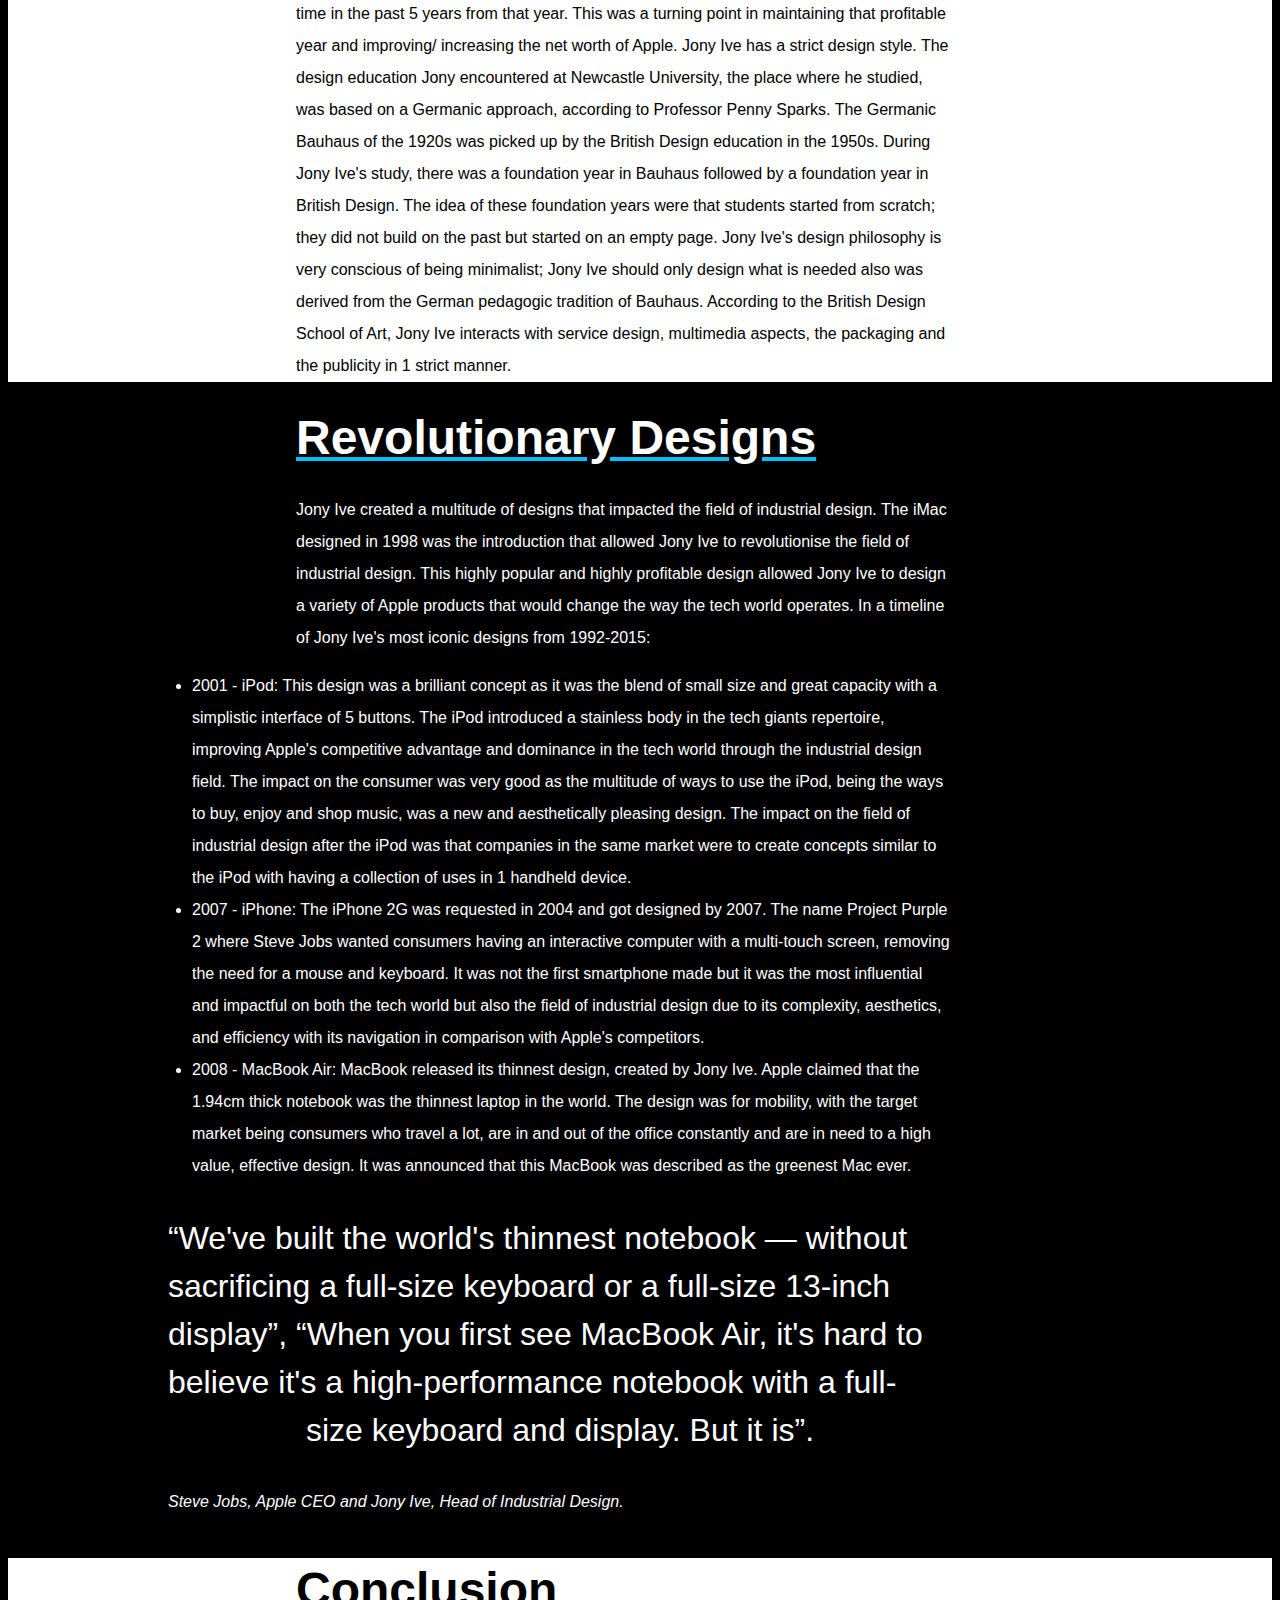
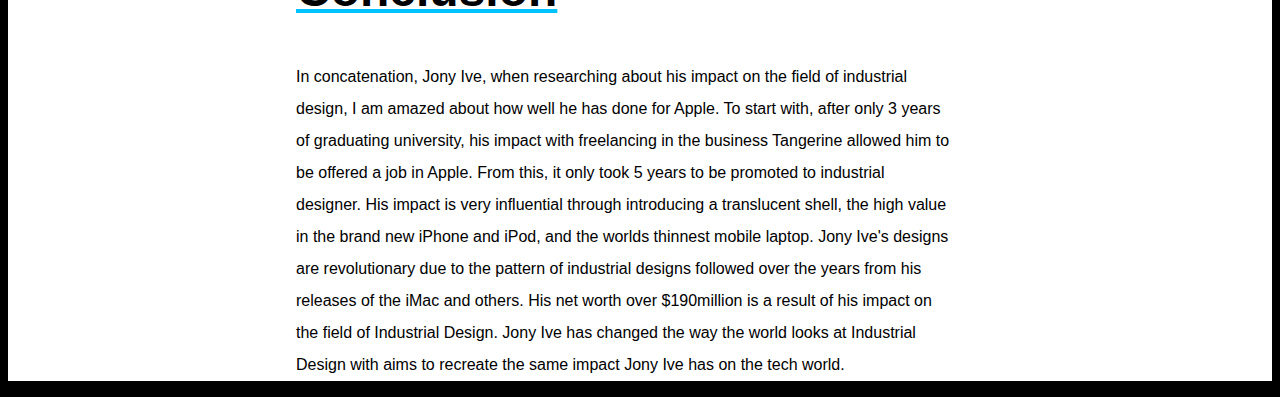
==== commit 12dda753: "update" ====
--- a/index-one.html
+++ b/index-one.html
@@ -24,12 +24,9 @@
     <header>
         <h1 id="Howdid">How did</h1>
         <h1 id="JonyIves">Jony Ive's</h1>
-        <h1 id="Designimpact">Design impact</h1>
-        <h1 id="thefieldof">the field of</h1>
-        <h1 id="Industrial">Industrial</h1>
-        <h1 id="Design">Design?</h1>
+        <h1 id="Designimpact">Design impact the field of</h1>
+        <h1 id="Industrial">Industrial Design</h1>
         </header>
-        <hr>
 </div>
 <div class="jonyivesection">
 <h2>Who is Jony Ive?</h2>
@@ -118,6 +115,8 @@
         </article>
         
         <footer>
+
+<div class="conclusionsection">       
         <h2>Conclusion</h2>
         
         <p>In concatenation, Jony Ive, when researching about his impact on the field of industrial design, I am amazed about how well he has done for Apple.
@@ -127,6 +126,7 @@
         His net worth over $190million is a result of his impact on the field of Industrial Design. 
         Jony Ive has changed the way the world looks at Industrial Design with aims to recreate the same impact Jony Ive has on the tech world.
          </p>
+</div>
         </footer>
         </body>
         </html>--- a/css/css.style.css
+++ b/css/css.style.css
@@ -44,10 +44,8 @@
 }
 
 .imageheader {
-    background: url(../images/apple-logo-nine.png) no-repeat;
+    background: url(../images/apple-logo.png) no-repeat;
     margin-left: 8.5rem;
-    width: 400vw;
-    background-position: 30rem;
 }
 
 li, #navigation {
@@ -92,13 +90,13 @@
 
 h2 {
     text-align: left;
-    margin-left: 10rem;
+    margin-left: 18rem;
     font-size: 3rem;
     text-decoration: underline #00C2FF;
 }
 
 p {
-    margin-left: 10rem;
+    margin-left: 18rem;
     margin-right: 20rem;
     font-size: 1rem;
     line-height: 2rem;
@@ -152,4 +150,10 @@
     width: 50vw;
     margin-right: 20rem;
     margin-top: 10rem;
+}
+
+.conclusionsection {
+    background-color: white;
+    color: black;
+    line-height: 4rem;
 }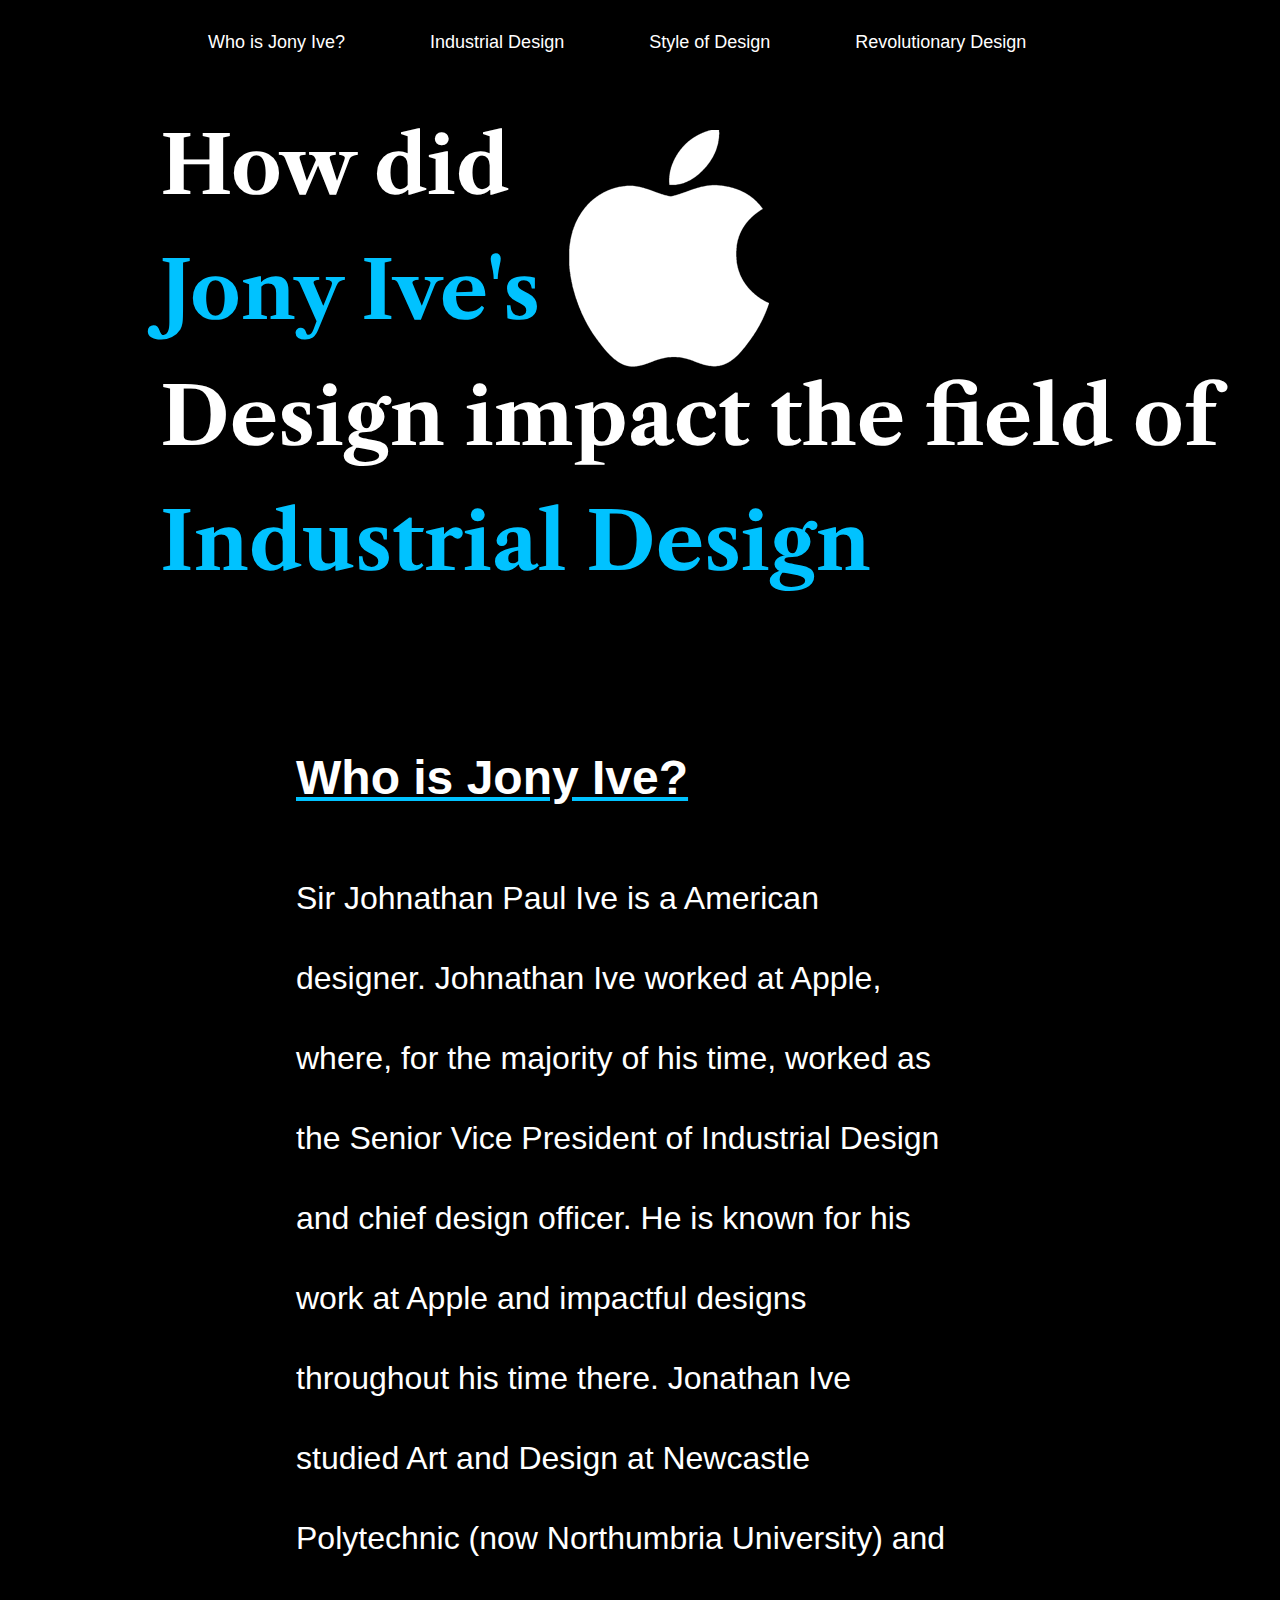
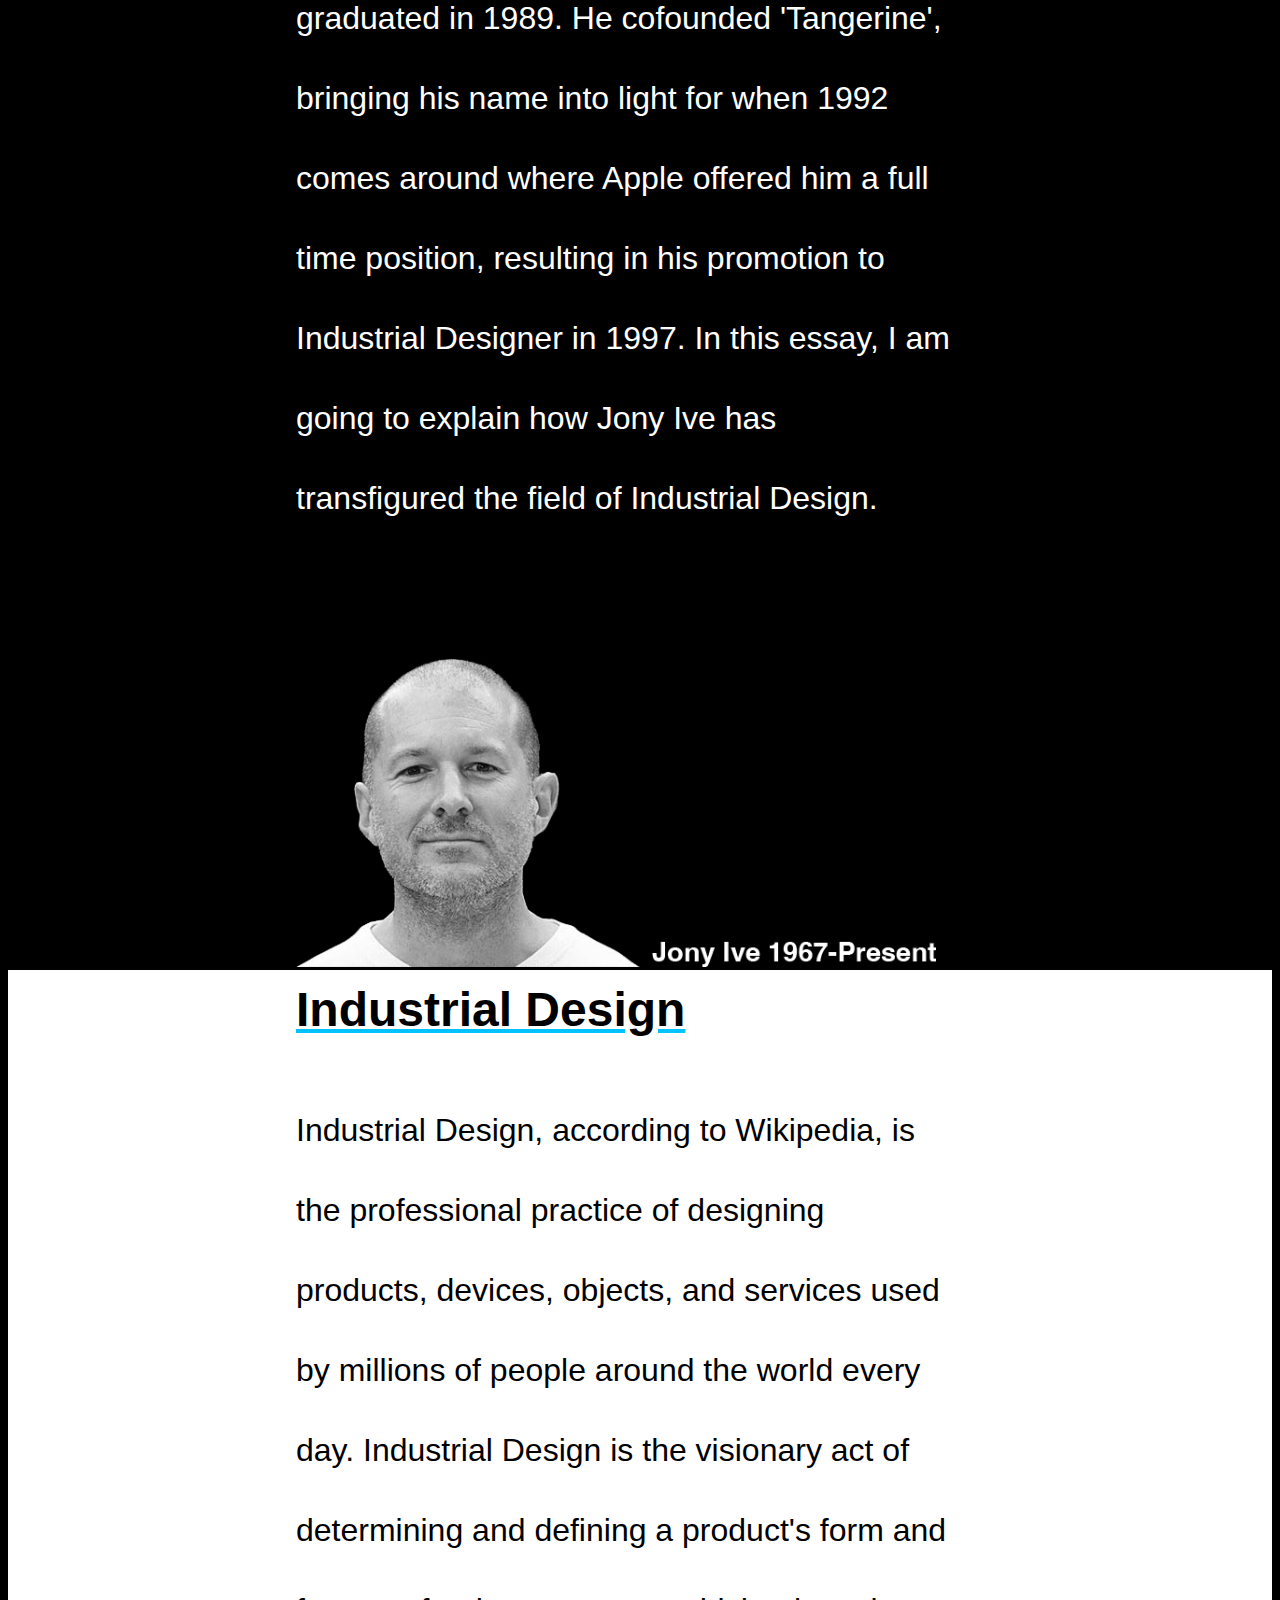
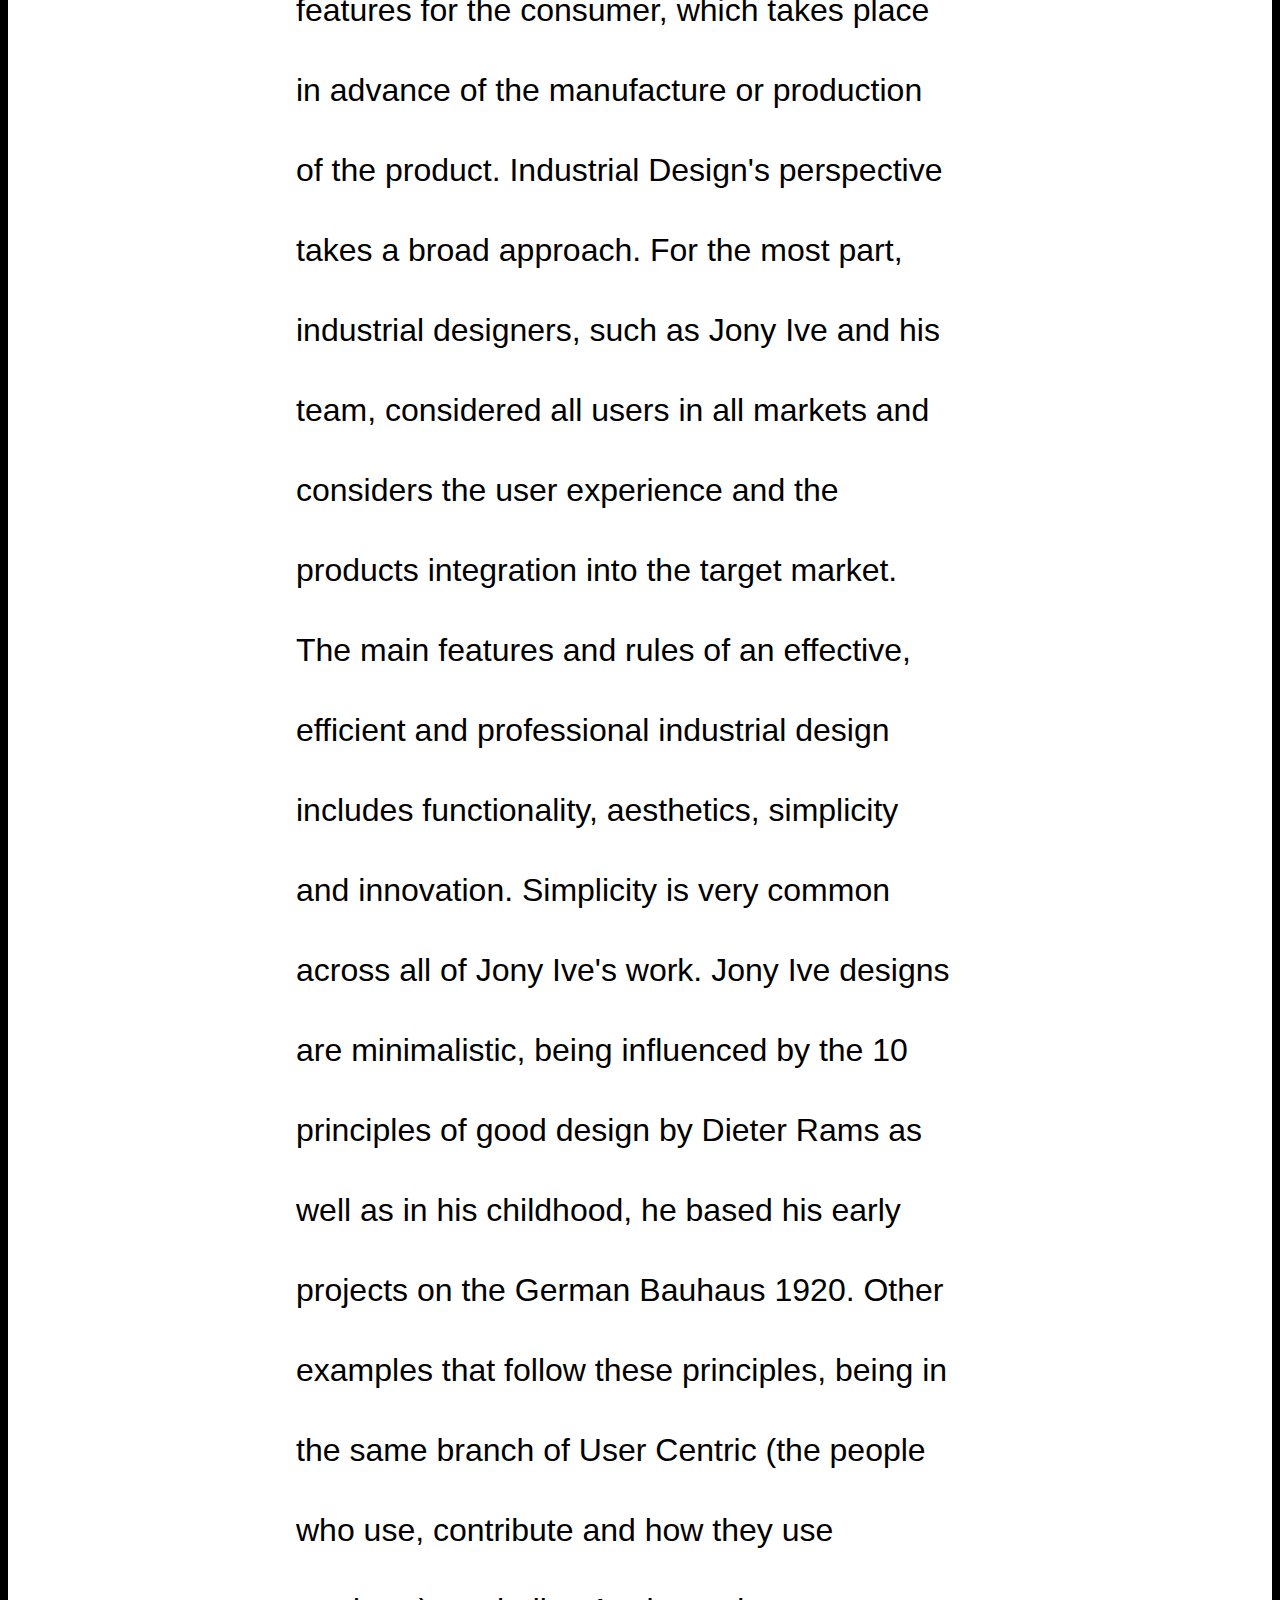
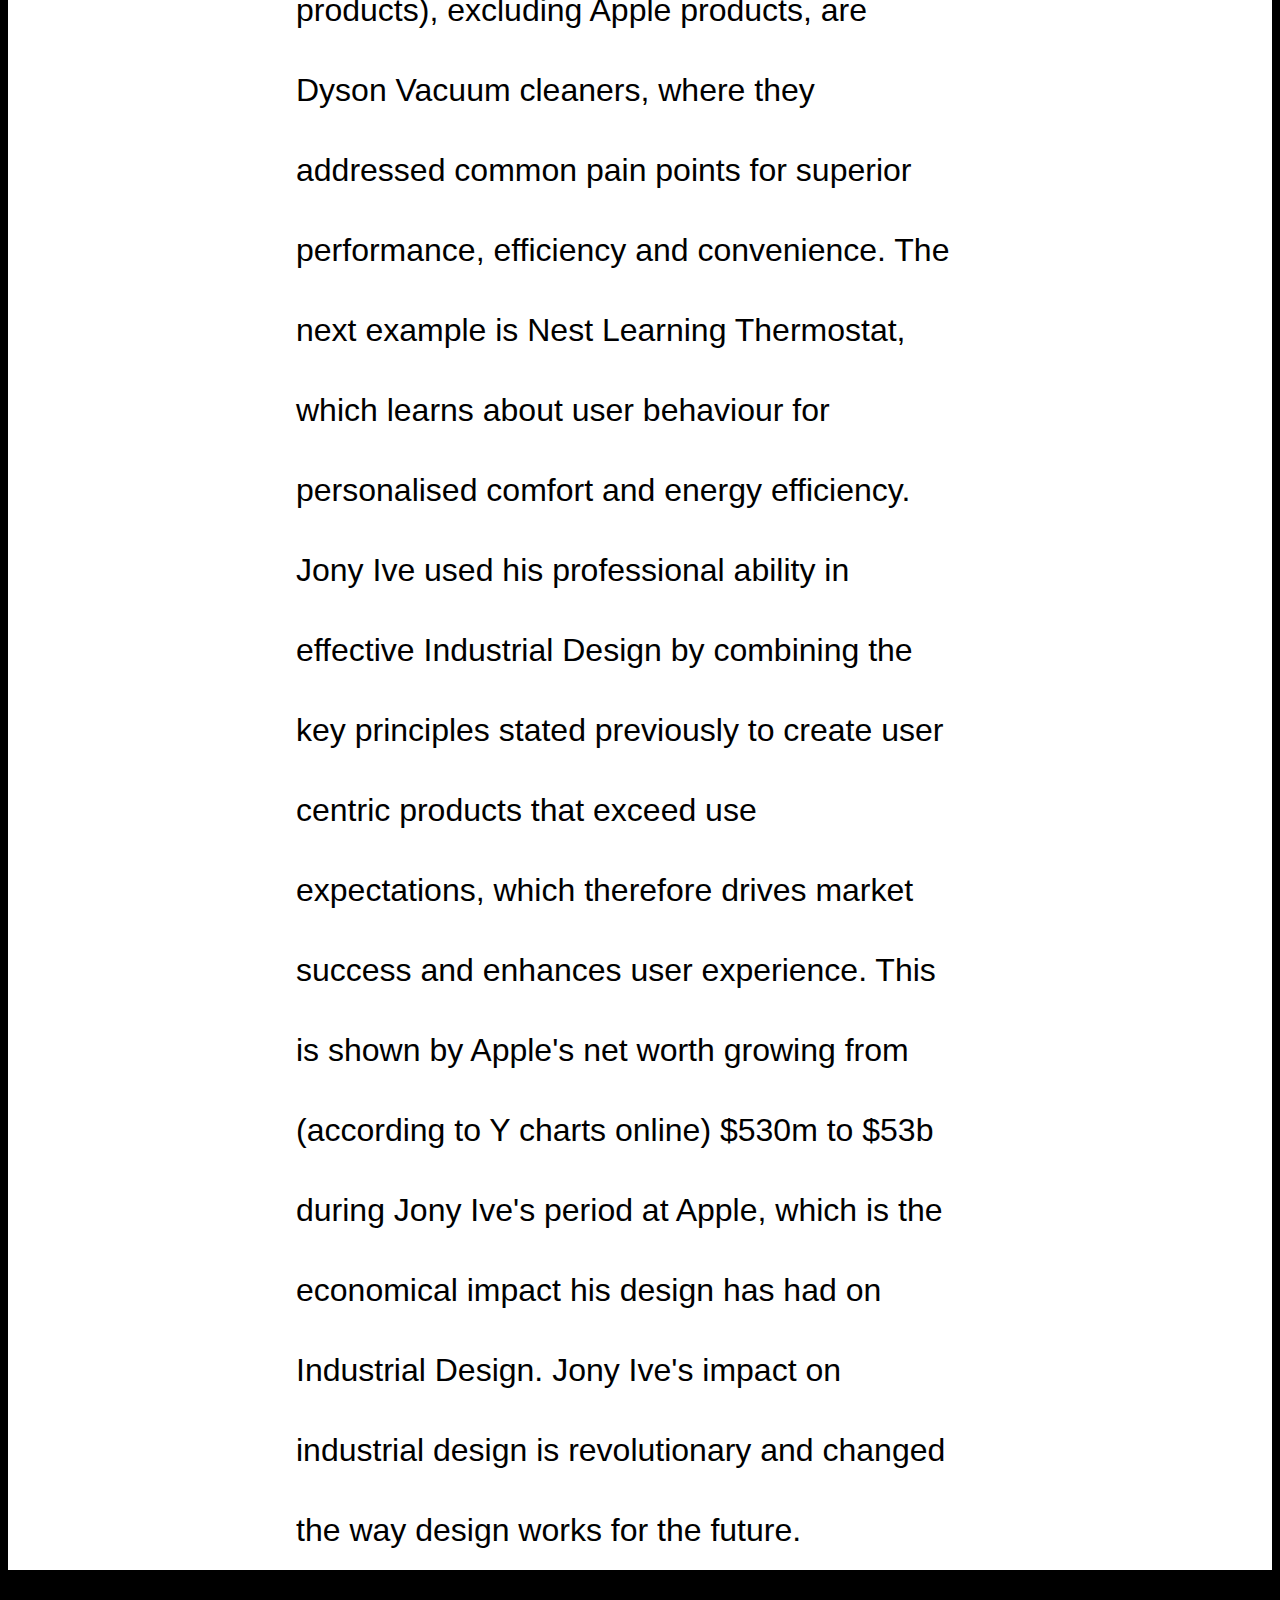
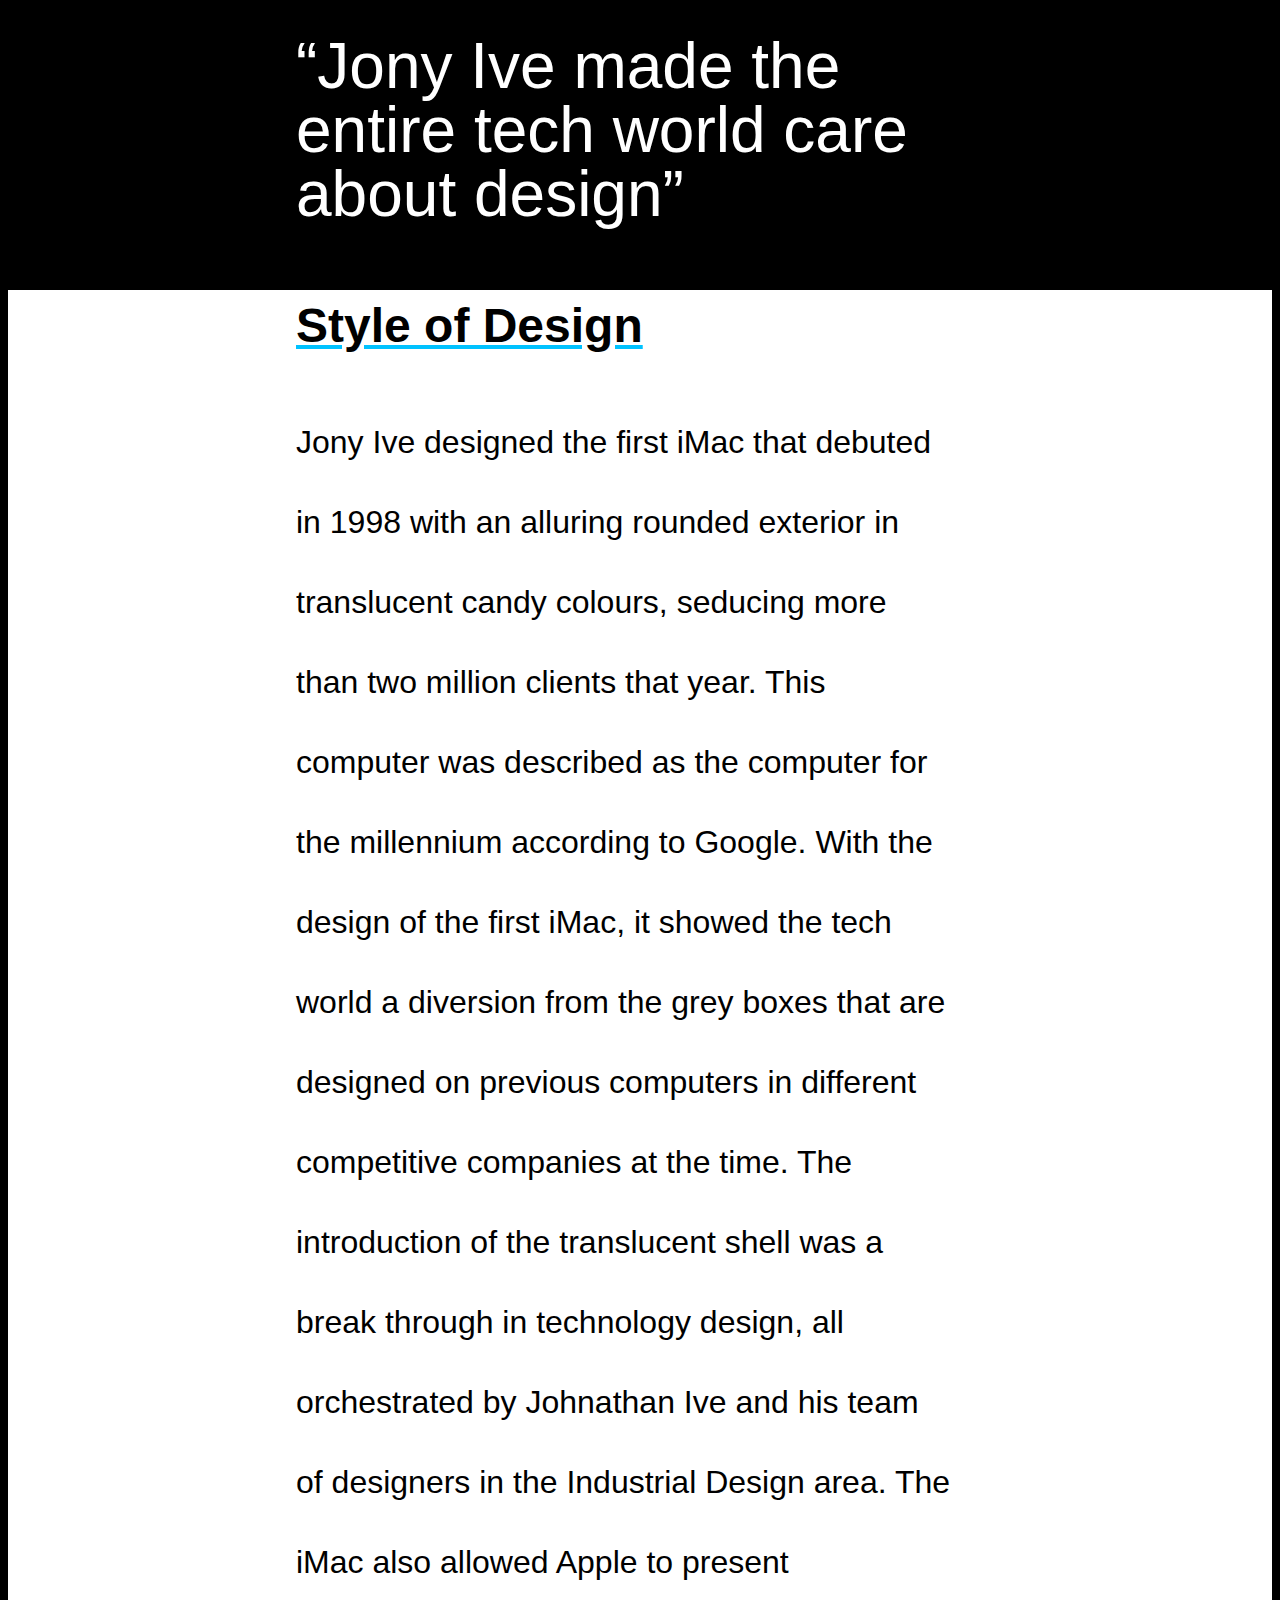
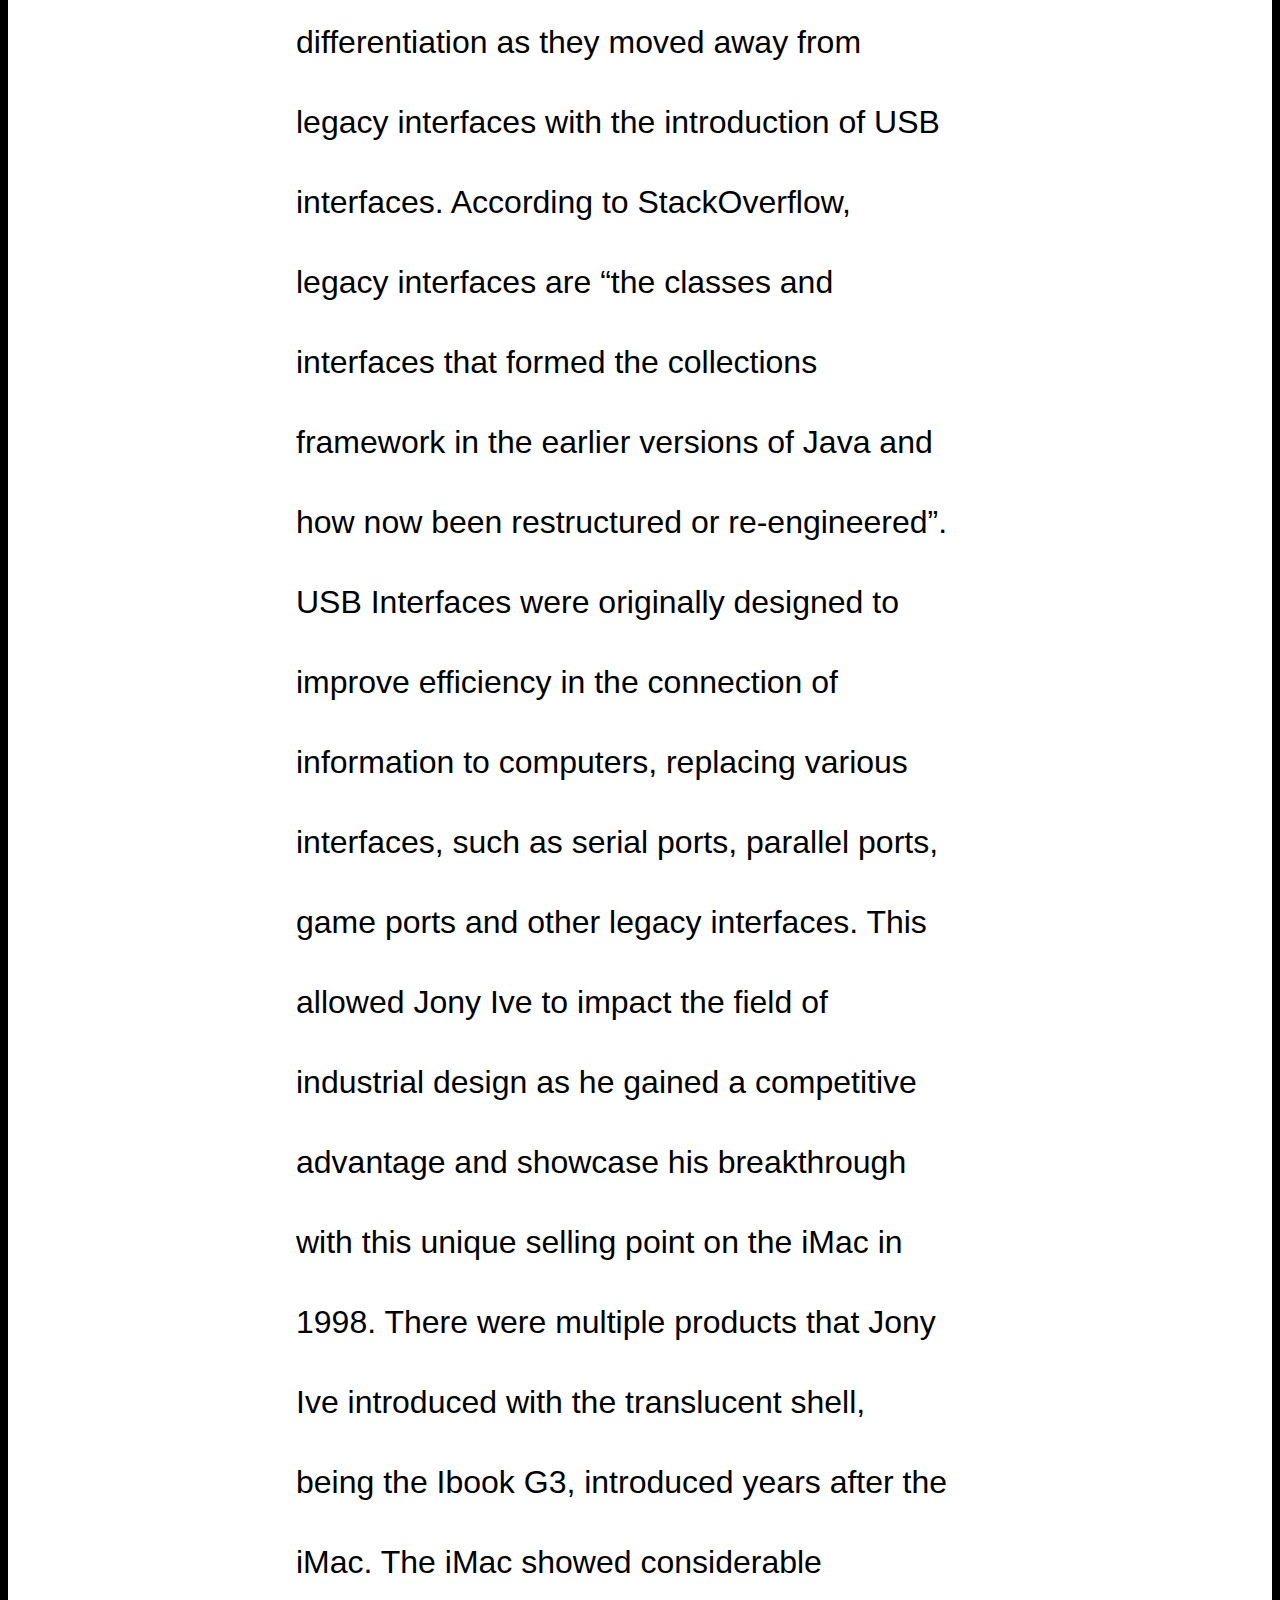
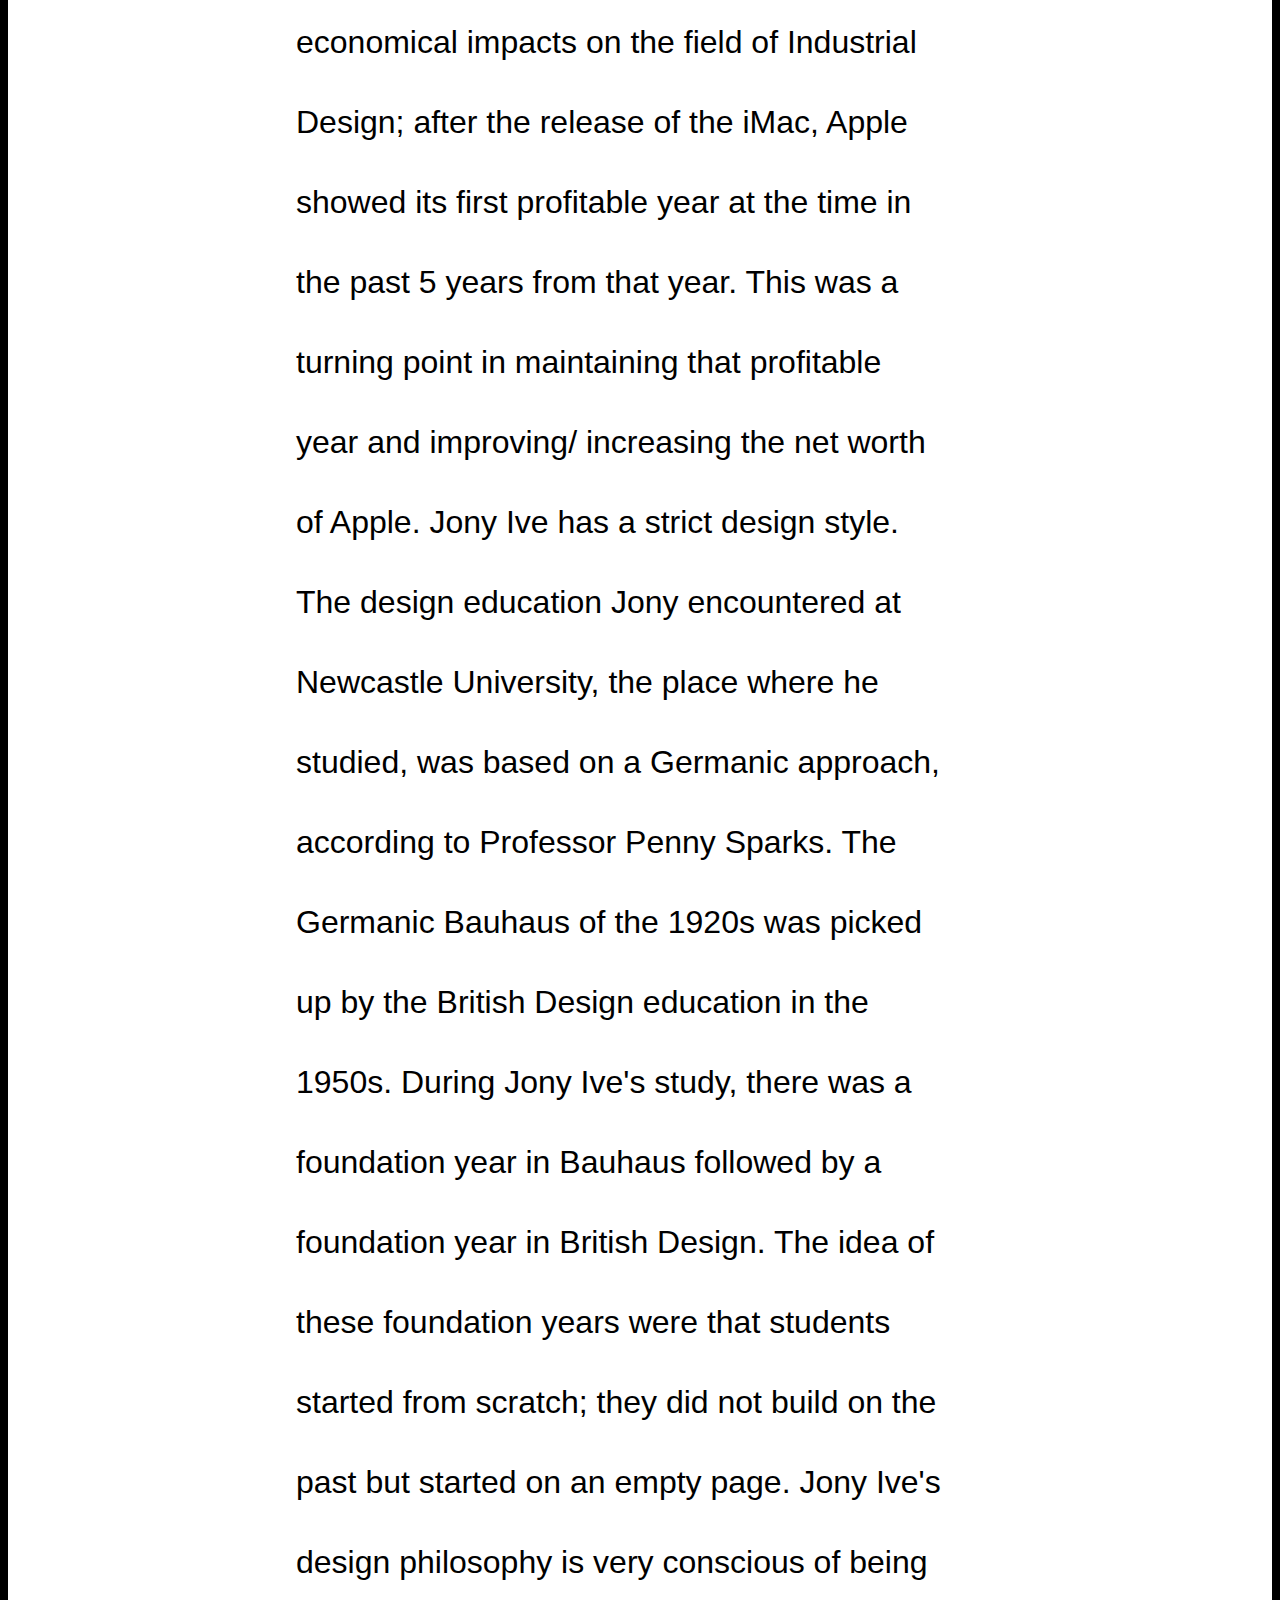
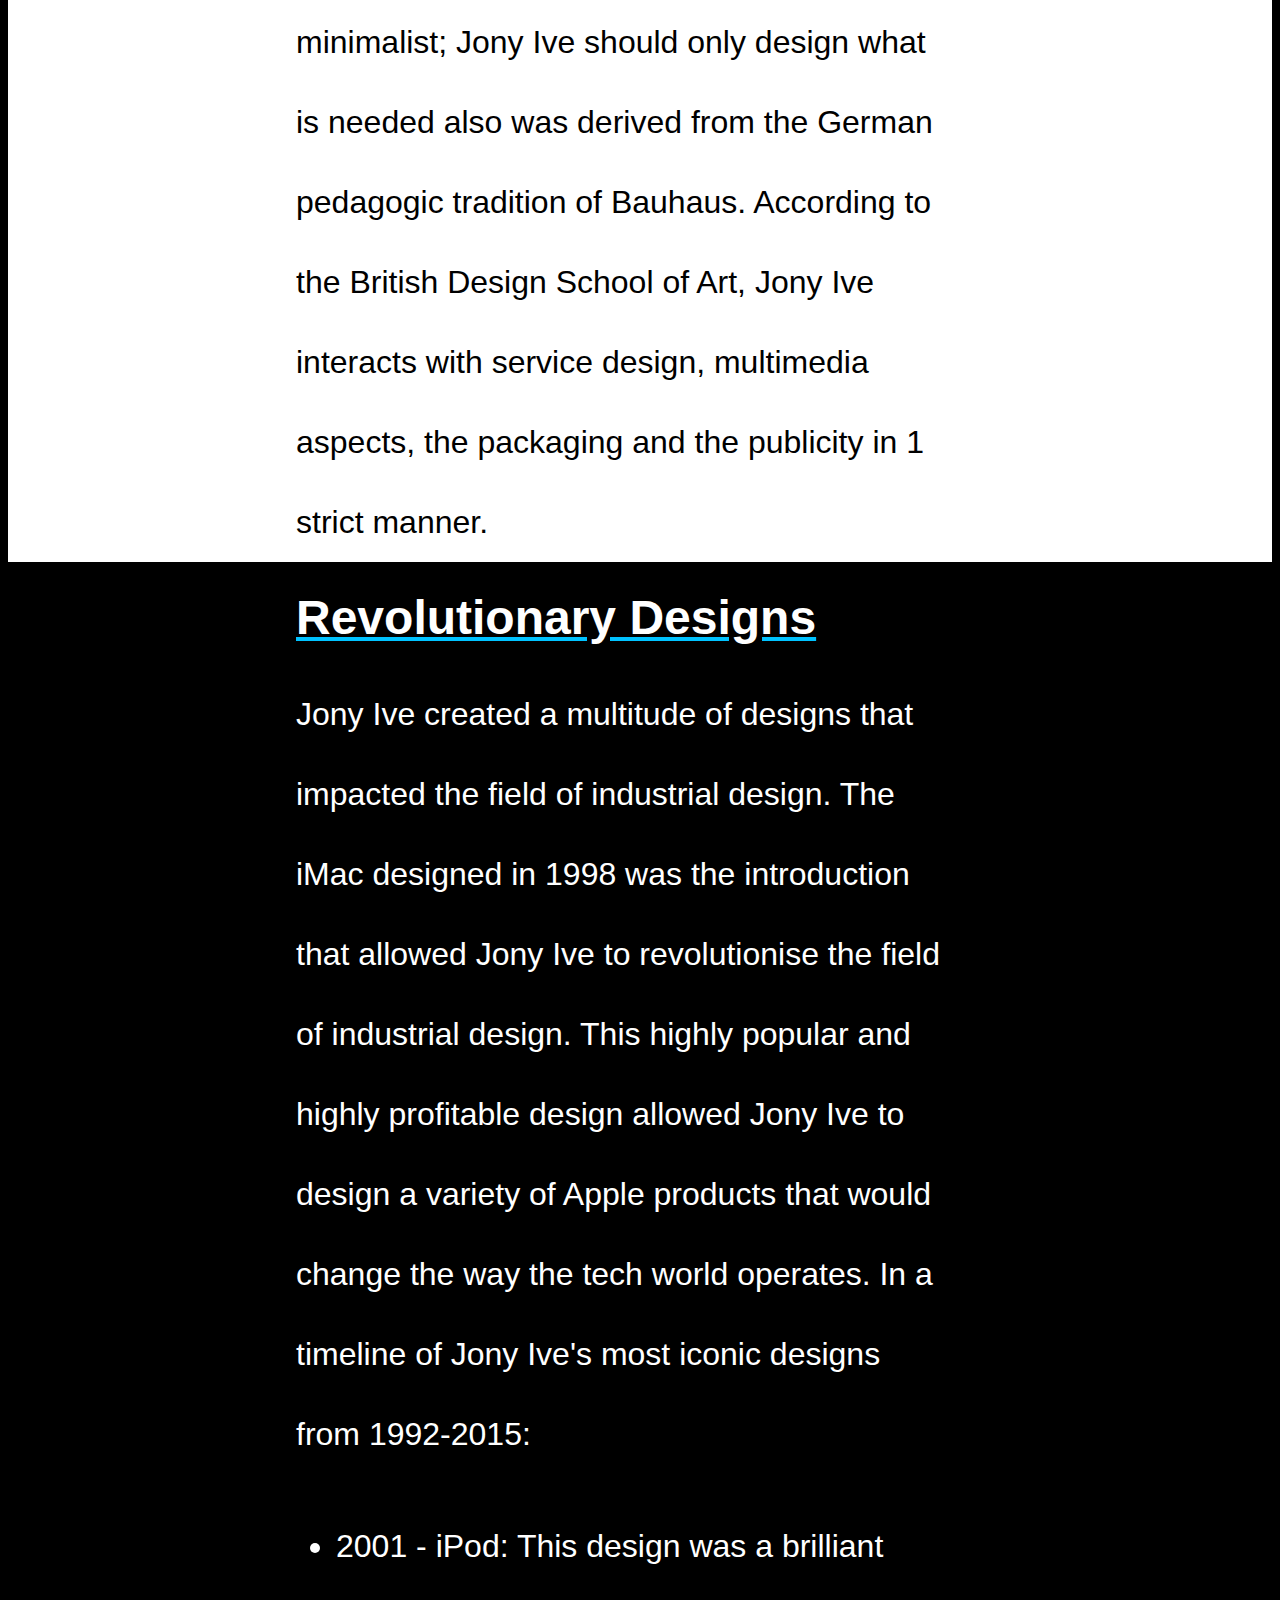
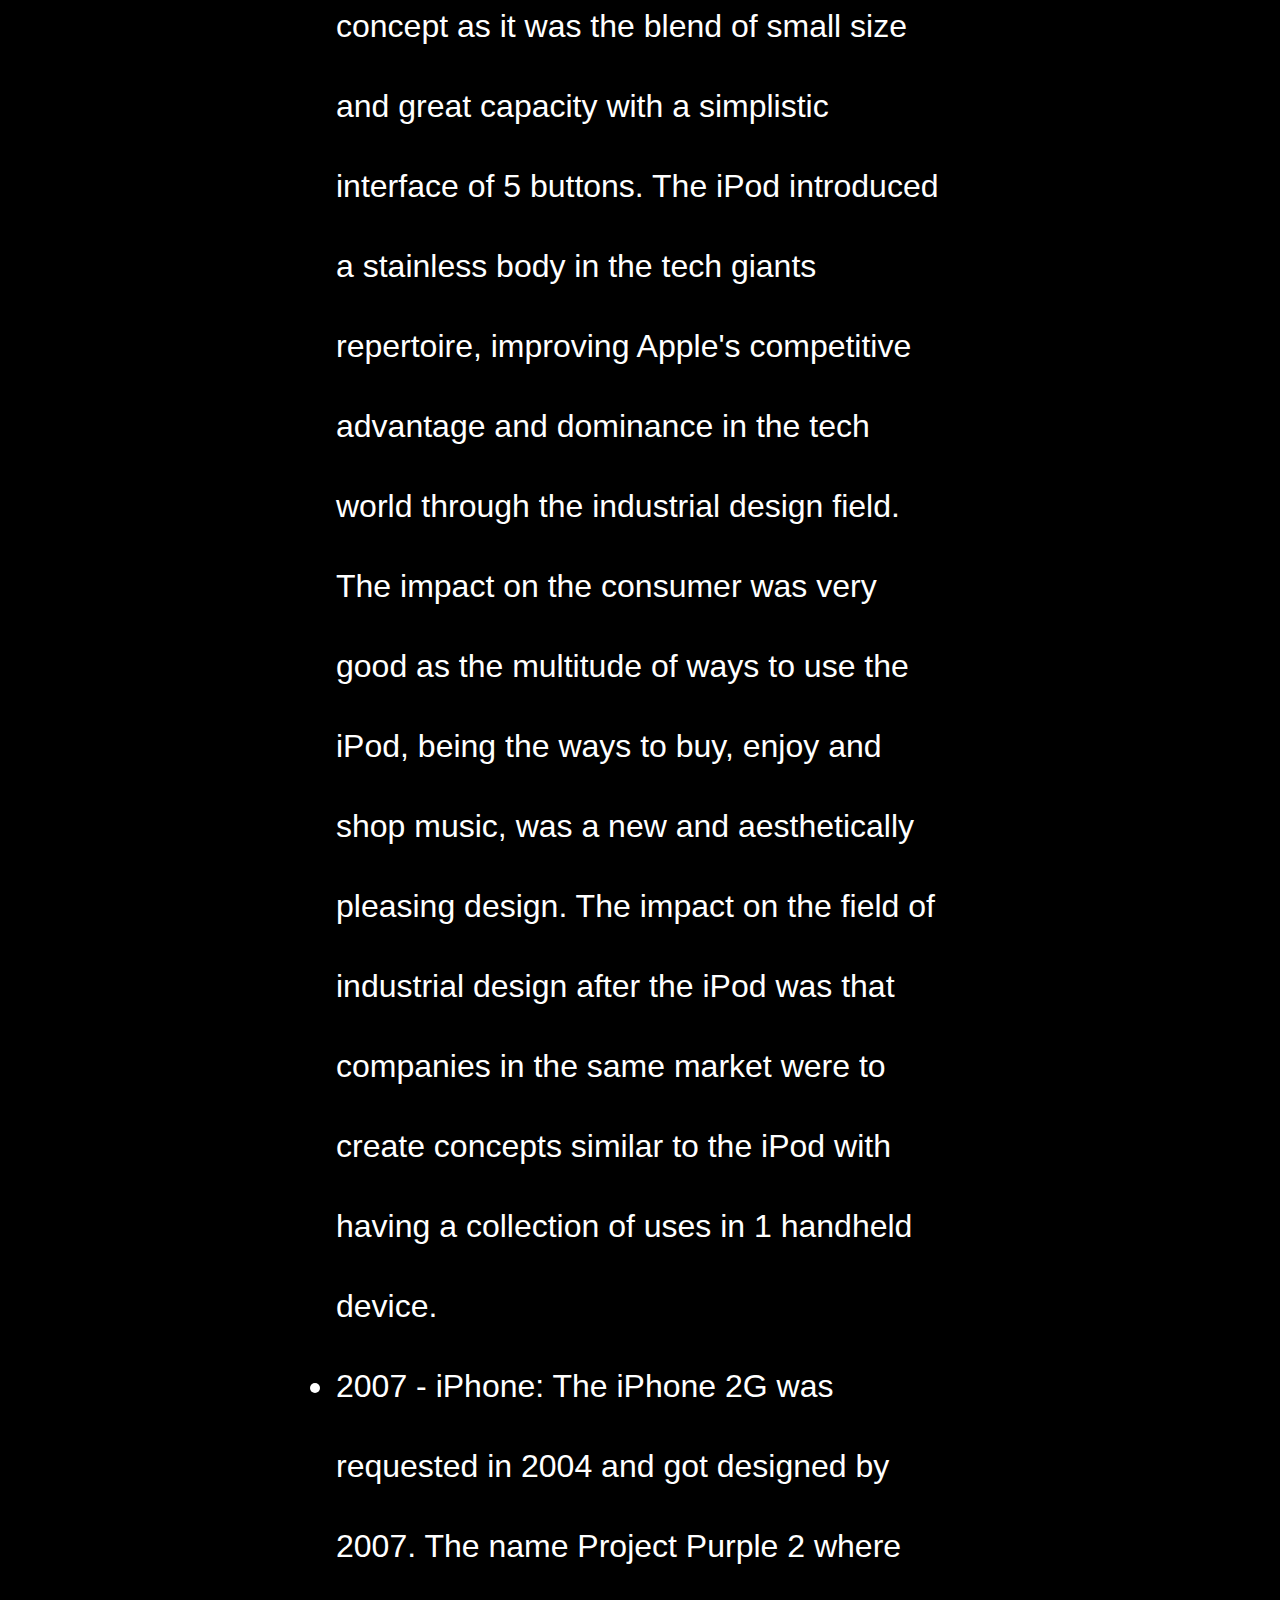
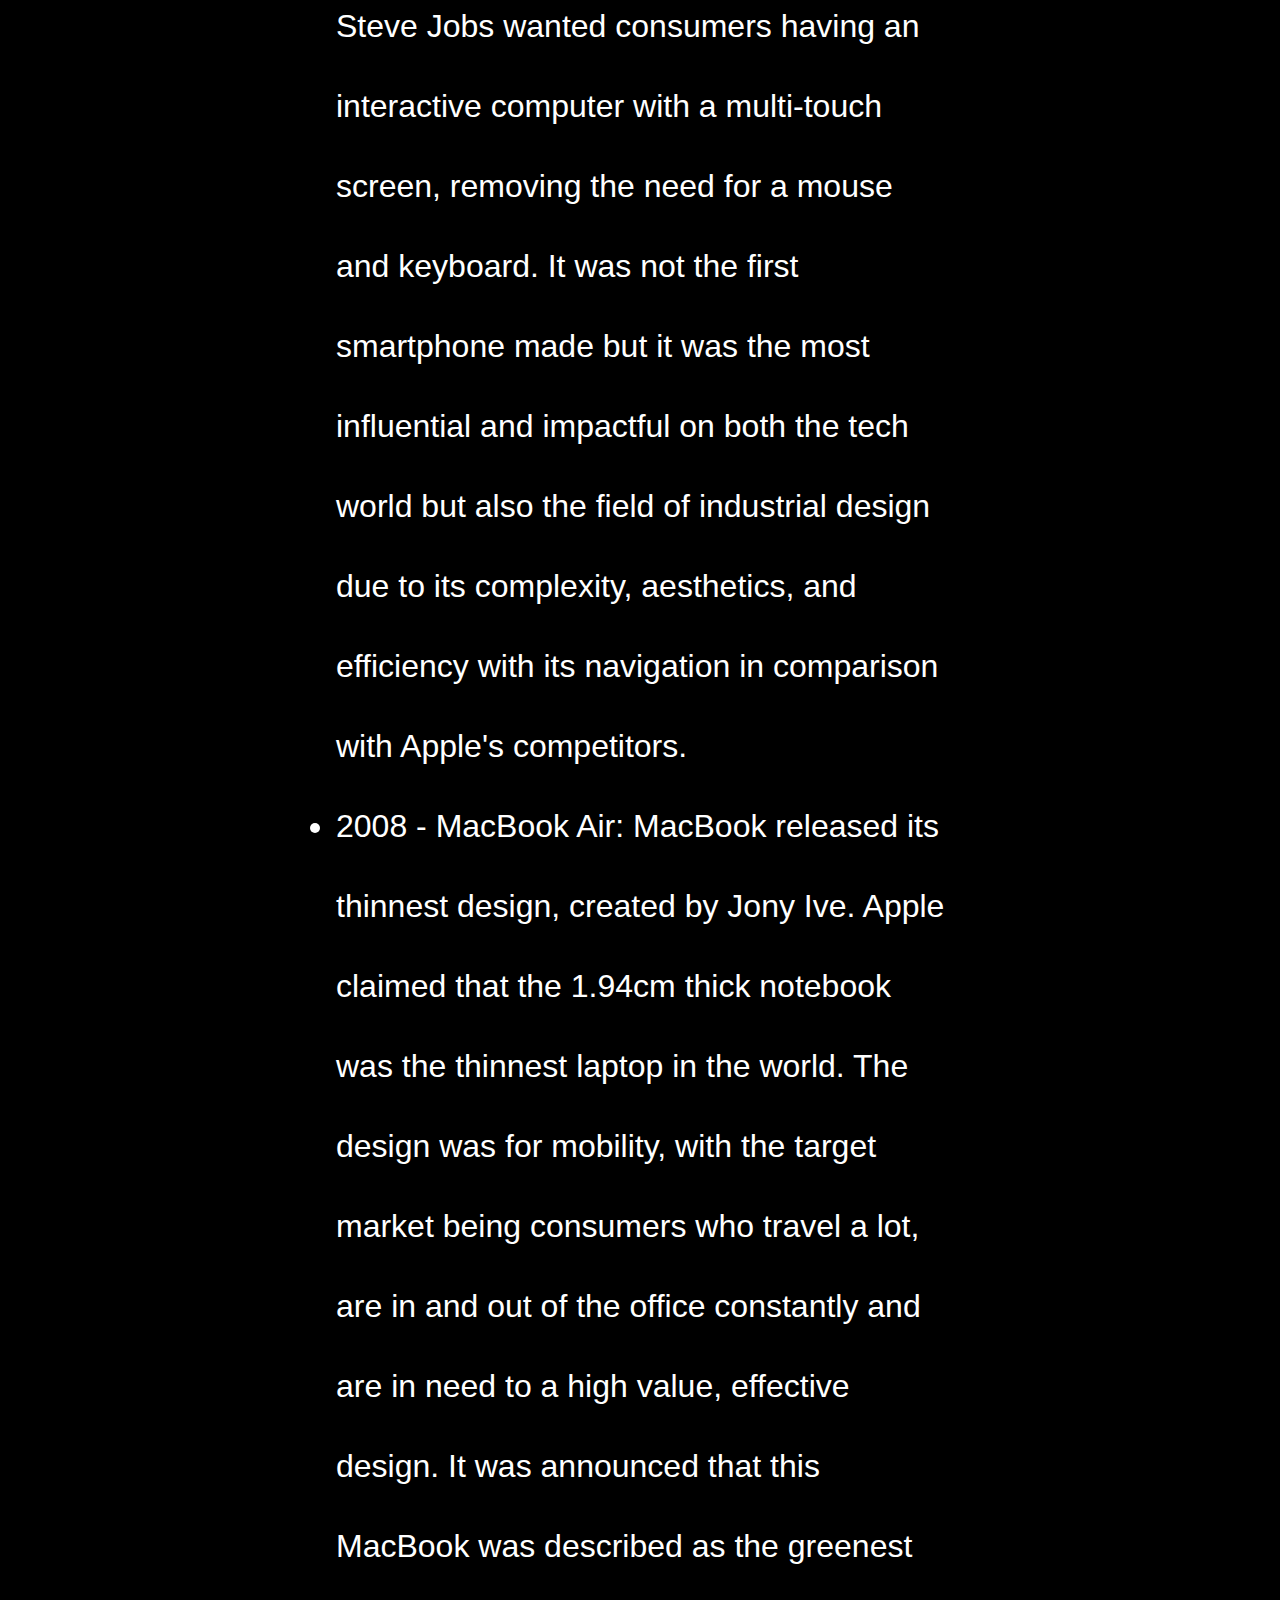
==== commit 6146d34c: "update" ====
--- a/index-one.html
+++ b/index-one.html
@@ -19,7 +19,7 @@
             <li><a href="#revolutionaryd">Revolutionary Design</a></li>
         </ul>
     </nav>
-<div class="imageheader">
+<div class="imageheader" id="applelogo">
 <header>
     <header>
         <h1 id="Howdid">How did</h1>
@@ -107,14 +107,13 @@
                 It was announced that this MacBook was described as the greenest Mac ever.</li>
         </ul>        
         
+<div class="thinmac">
         <blockquote id="thinnest">
             “We've built the world's thinnest notebook — without sacrificing a full-size keyboard or a full-size 13-inch display”,
             “When you first see MacBook Air, it's hard to believe it's a high-performance notebook with a full-size keyboard and display. But it is”. 
         </blockquote>
-        <div class id="men"><i>Steve Jobs, Apple CEO and Jony Ive, Head of Industrial Design.</i></div>
+        <i id="men">Steve Jobs, Apple CEO and Jony Ive, Head of Industrial Design.</i></div>
         </article>
-        
-        <footer>
 
 <div class="conclusionsection">       
         <h2>Conclusion</h2>
@@ -127,6 +126,24 @@
         Jony Ive has changed the way the world looks at Industrial Design with aims to recreate the same impact Jony Ive has on the tech world.
          </p>
 </div>
+
+<footer>
+<div class="referencesection">
+    <h2>References</h2>
+    <div class="references">
+        <ul>
+            <li><a href="https://www.dezeen.com/2019/06/28/jony-ive-designs-apple-imac-ipod-iphone/ (18/11/2023)">Dozen.com</a></li>
+            <li><a href="https://www.youtube.com/watch?v=QO5oY_549wY (18/11/23)">Youtube Link</a></li>
+            <li><a href="https://designwanted.com/jonathan-ive-design/ (18/11/23)">DesignWanted</a></li>
+            <li><a href="BOOK - Johnathan Ive: The Genius behind Apples Greatest Products (20/11/23)">Jony Ive Book</a></li>
+        </ul>
+</div>
+<div class="linktowork">
+            <a href="https://www.notion.so/IXD-Year-1-cc78db1d1d024b1891166c067bea9436?pvs=4target=_blank"title="Take-a-look-at-my-work.">View my work on Notion</a>
+            <a href="mcmaster-m9@ulster.ac.uk" title="Feel free to drop me an email.">Get in Touch</a>
+
+</div>
+</div>
         </footer>
         </body>
         </html>--- a/css/css.style.css
+++ b/css/css.style.css
@@ -8,9 +8,10 @@
 h1{ 
     text-align: left;
     margin-left: 1rem;
-    font-size: 4rem;
+    font-size: 5rem;
     font-family: 'Libre Caslon Text', serif;
-    line-height: 3.5rem;
+    line-height: 4.5rem;
+    margin-bottom: 3rem;
 }
 #Howdid {
     text-align: left;
@@ -44,8 +45,11 @@
 }
 
 .imageheader {
-    background: url(../images/apple-logo.png) no-repeat;
+    background: url(../images/apple-logo-three.png) no-repeat;
     margin-left: 8.5rem;
+    background-position: 425px;
+    background-position-y: -2px;
+    margin-bottom: 10rem;
 }
 
 li, #navigation {
@@ -61,31 +65,34 @@
 }
 
 #iphone {
-    font-size: 1rem;
+    font-size: 2rem;
     display: list-item;
-    margin-left: 9rem;
+    margin-left: 18rem;
     margin-right: 20rem;
+    line-height: 5rem;
 }
 
 #ipod {
-    font-size: 1rem;
+    font-size: 2rem;
     display: list-item;
-    margin-left: 9rem;
+    margin-left: 18rem;
     margin-right: 20rem;
+    line-height: 5rem;
 }
 
 #macbook {
-    font-size: 1rem;
+    font-size: 2rem;
     display: list-item;
-    margin-left: 9rem;
+    margin-left: 18rem;
     margin-right: 20rem;
+    line-height: 5rem;
 }
 
 
 #jonyiveintro {
-    margin-left: 10rem;
+    margin-left: 18rem;
     margin-right: 20rem;
-    line-height: 2rem;
+    line-height: 5rem;
 }
 
 h2 {
@@ -98,40 +105,43 @@
 p {
     margin-left: 18rem;
     margin-right: 20rem;
-    font-size: 1rem;
-    line-height: 2rem;
+    font-size: 2rem;
+    line-height: 5rem;
 }
 
 #thinnest {
-    margin-left: 10rem;
+    margin-left: 18rem;
     margin-right: 20rem;
     font-size: 2rem;
     line-height: 3rem;
     text-align-last: center;
+    background-color: white;
+    color: black;
 }
 
 #men {
-    margin-left: 10rem;
+    margin-left: 18rem;
 }
 
 #techworld {
-    margin-left: 10rem;
-    font-size: 3rem;
-    margin-right: 32rem;
-    line-height: 6rem;
+    margin-left: 18rem;
+    font-size: 4rem;
+    margin-right: 20rem;
+    line-height: 4rem;
 }
 
 #jonyivephoto {
-    margin-left: 10rem;
+    margin-left: 18rem;
     position: relative;
     width: 50vw;
-
+    margin-bottom: -20.5rem;
 }
 
 .industrialdesignsection {
     background-color: white;
     color: black;
-    line-height: 4.5rem;
+    line-height: 5rem;
+    margin-top: 20rem;
 }
 
 .styleofdesignsection {
@@ -141,9 +151,11 @@
 }
 
 .jonyivesection {
-    line-height: normal;
+    line-height: 5rem;
     margin-bottom: 5rem;
     margin-top: 3rem;
+    border-left: blue;
+    border-width: thick;
 }
 
 .hr {
@@ -153,7 +165,33 @@
 }
 
 .conclusionsection {
+    background-color: black;
+    color: white;
+    line-height: 4rem;
+}
+
+.thinmac {
     background-color: white;
+    color: black;
+}
+
+.references {
+    margin-left: 11rem;
+    margin-right: 25rem;
+    margin-top: 5rem;
+    color: black;
+    text-decoration-color: black;
+}
+
+.linktowork {
+    margin-left: 18rem;
+    text-decoration: none;
+    margin-top: 5rem;
+}
+
+
+.referencesection {
+    background-color: grey;
     color: black;
     line-height: 4rem;
 }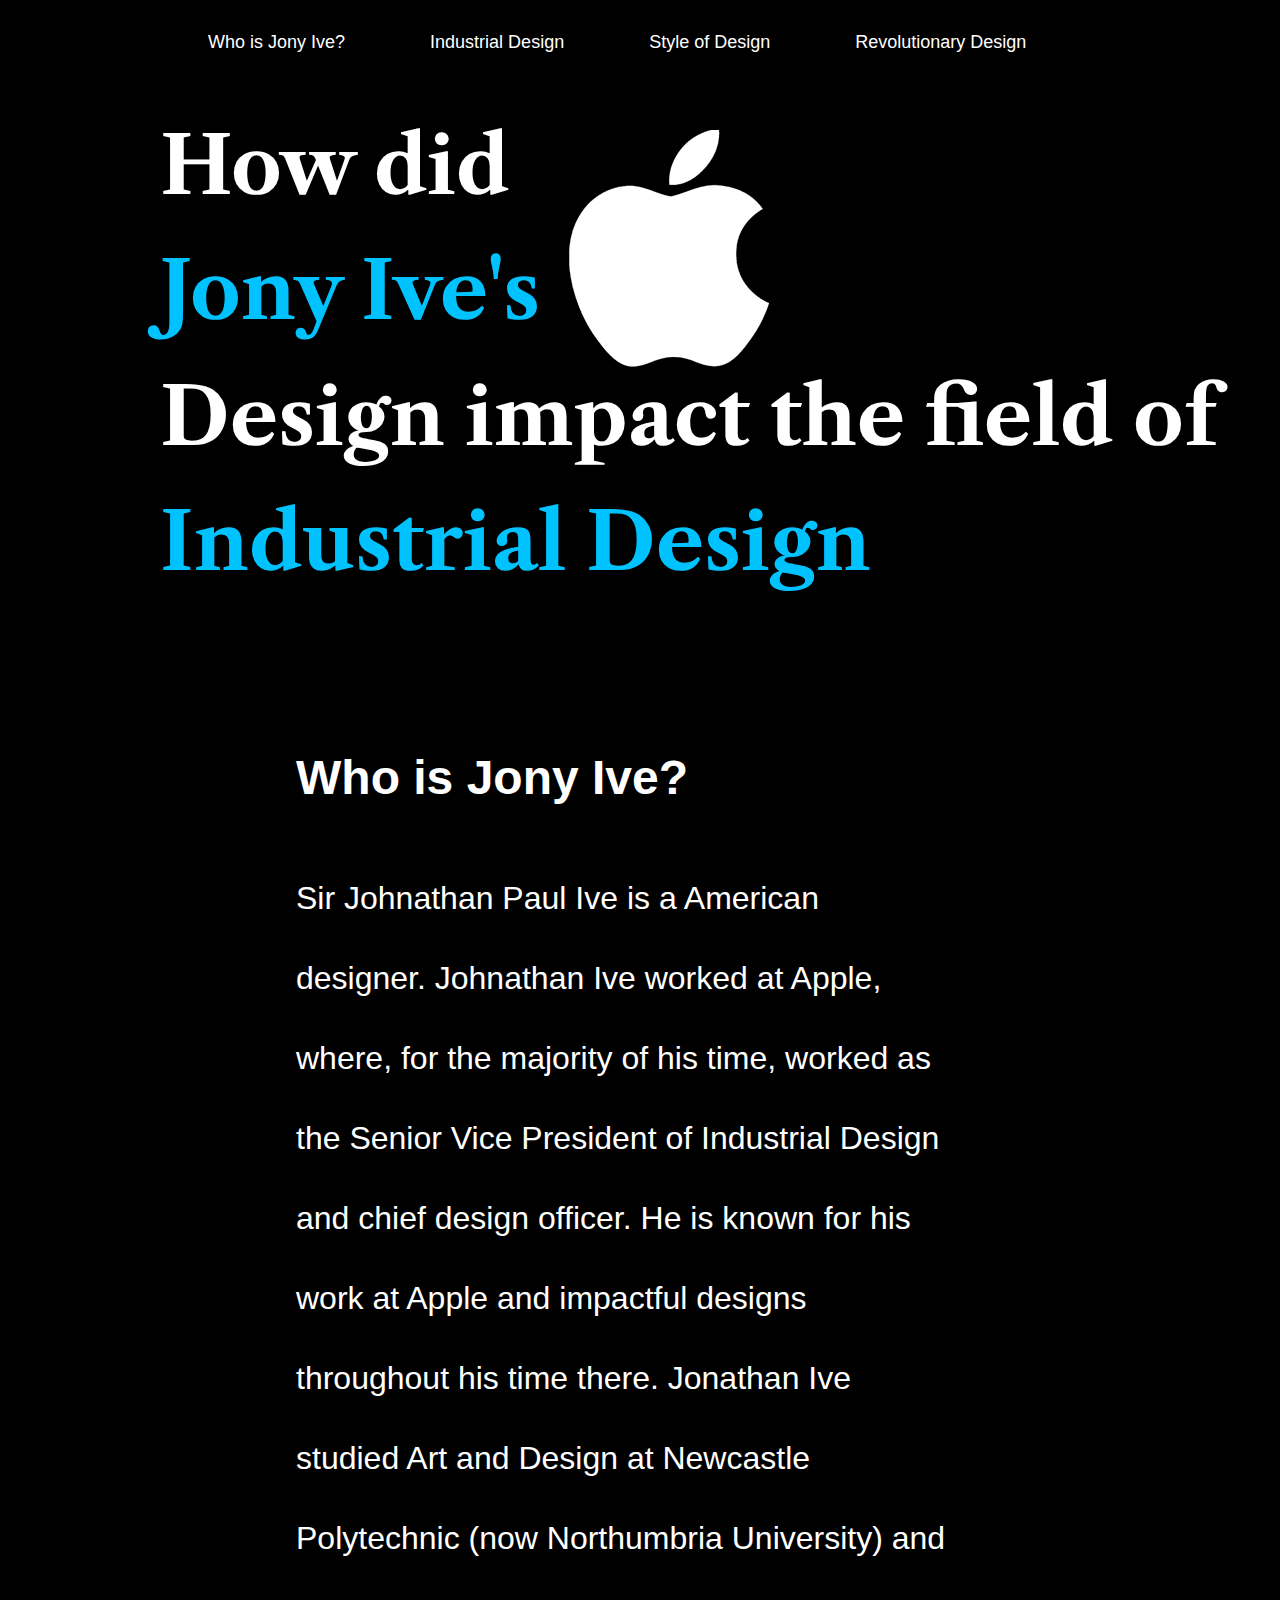
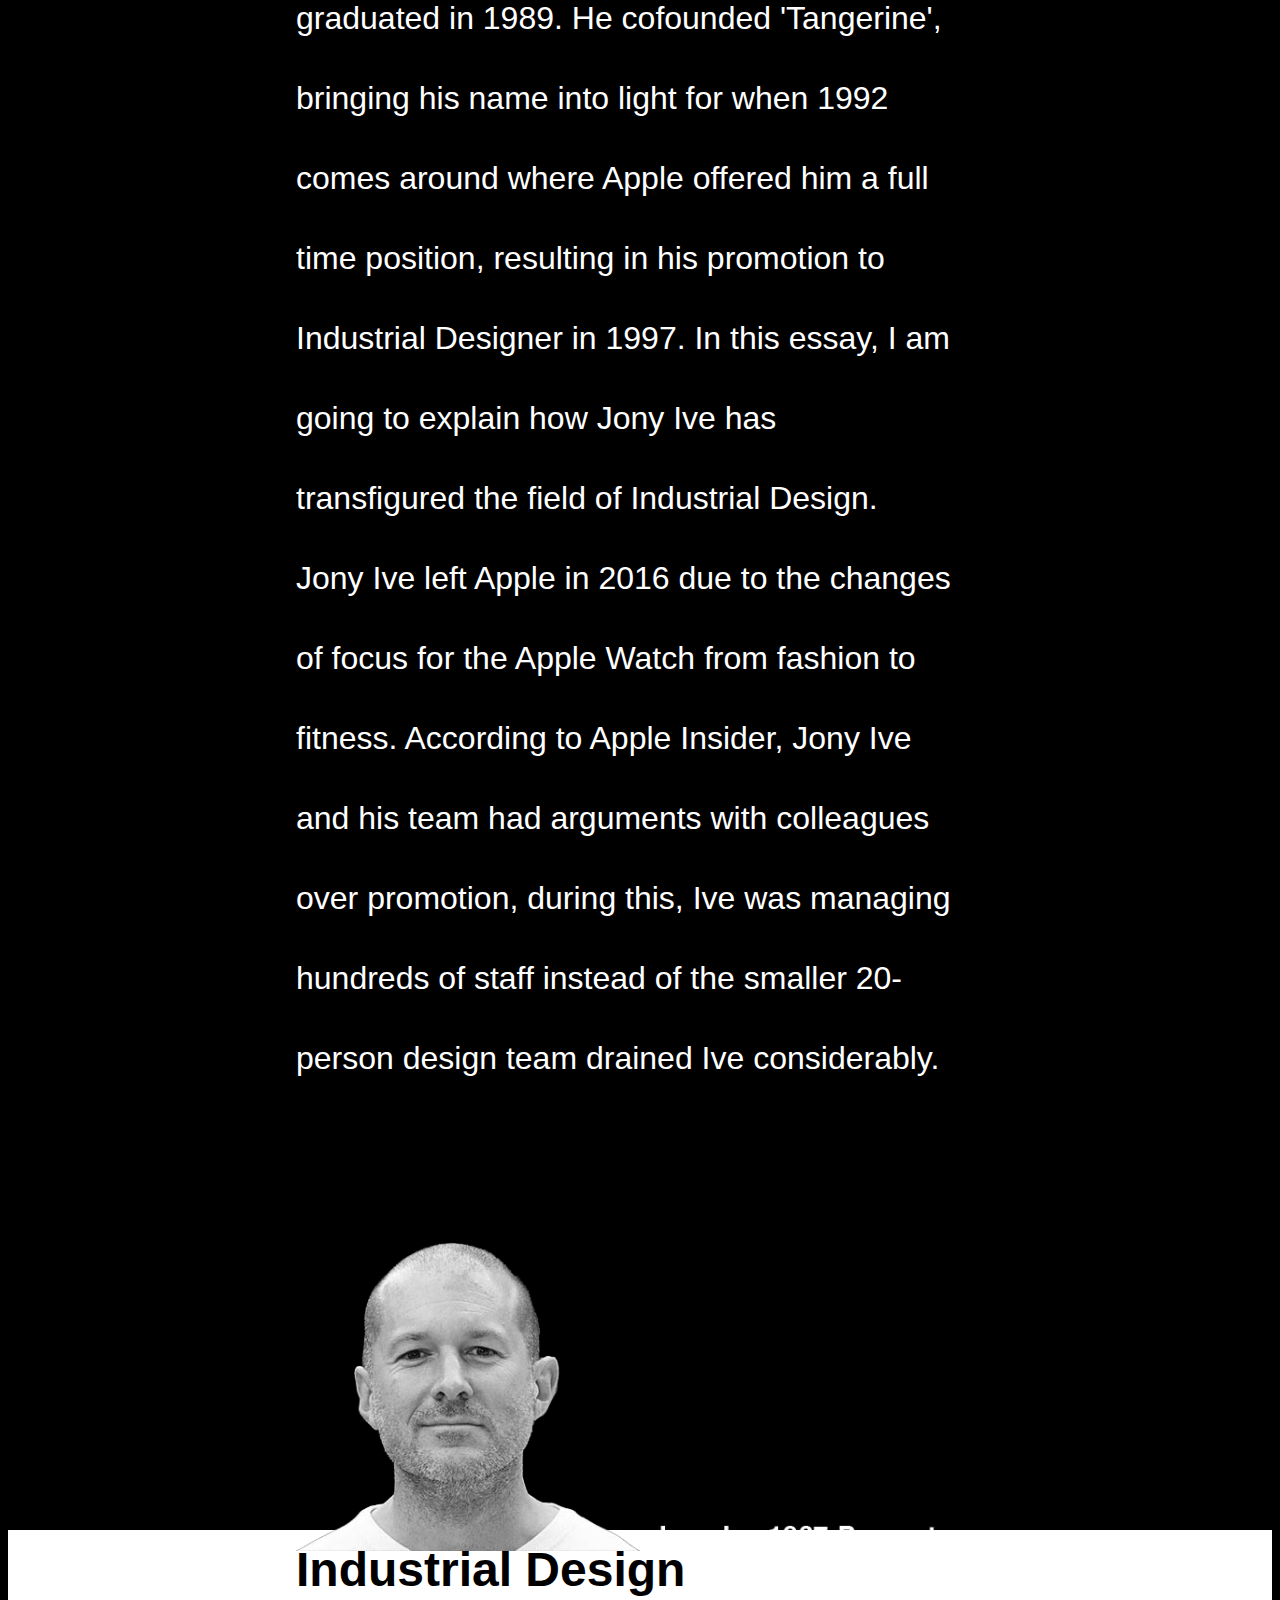
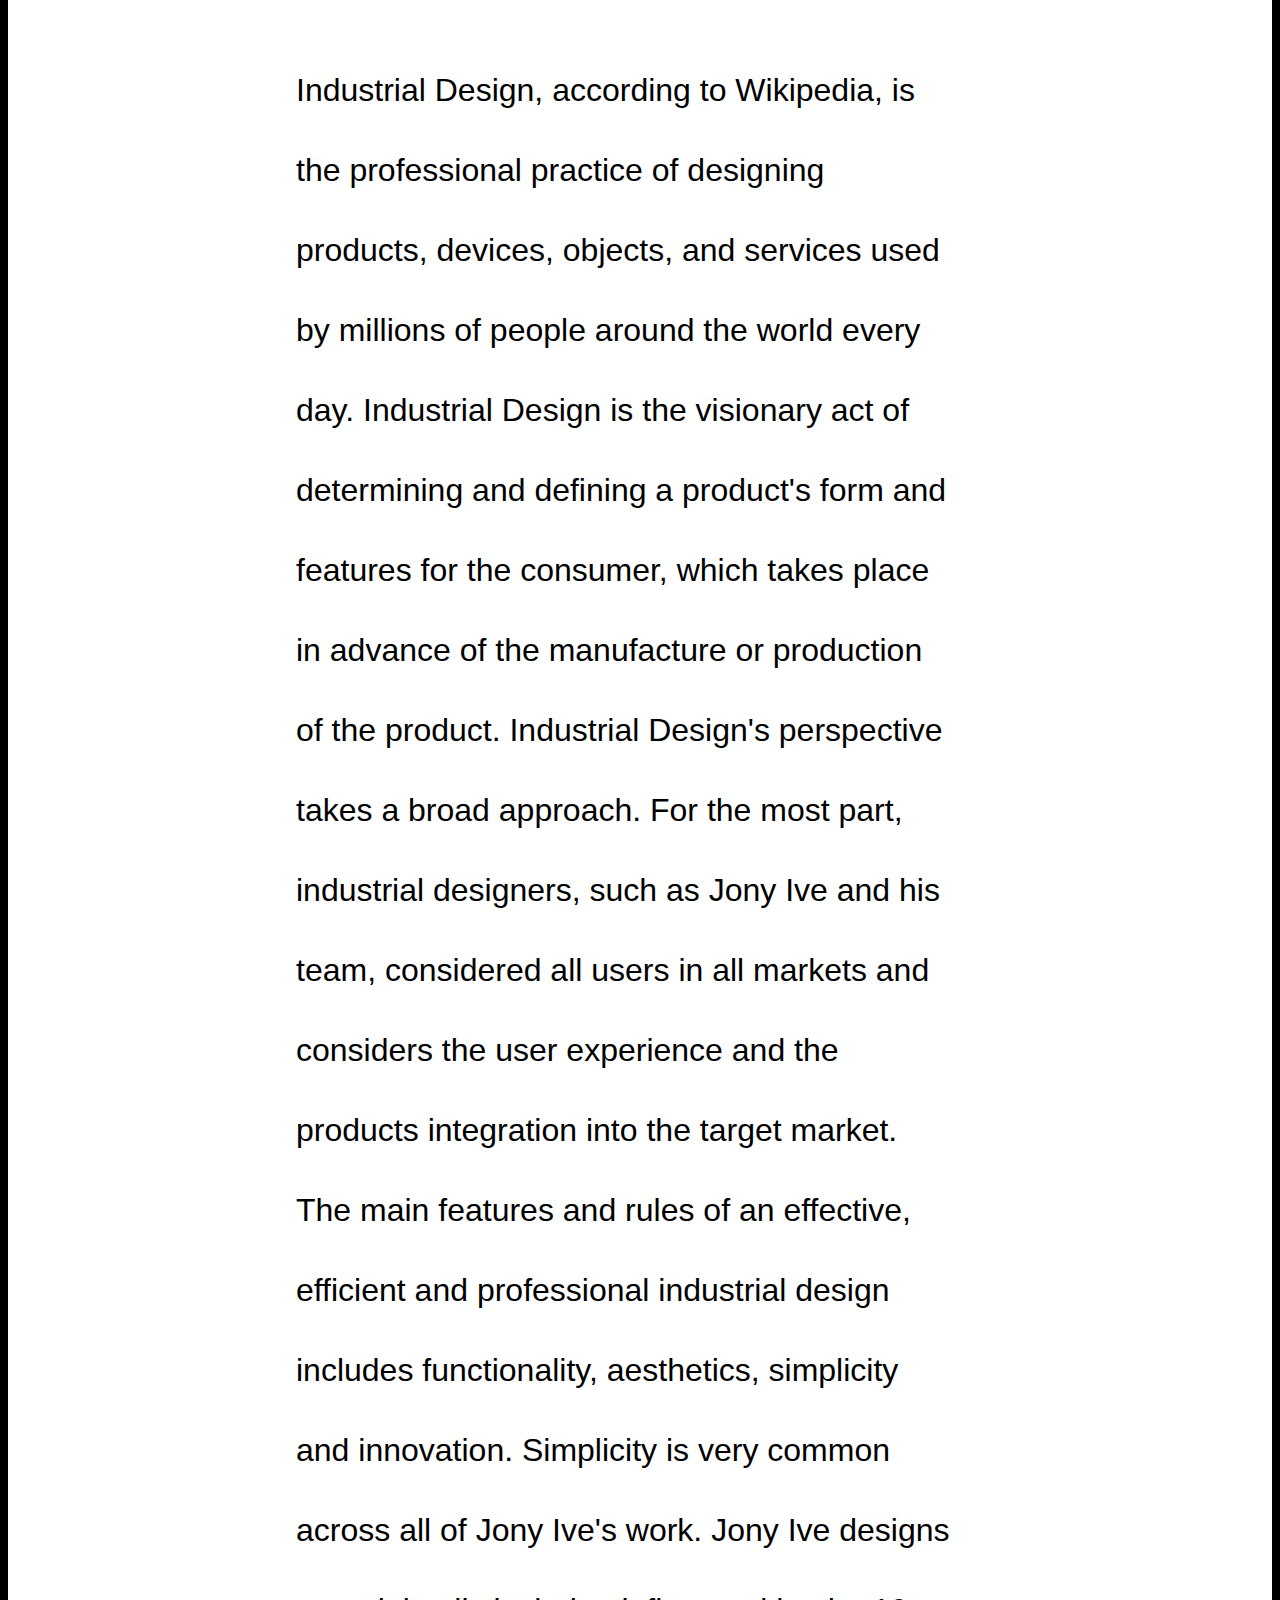
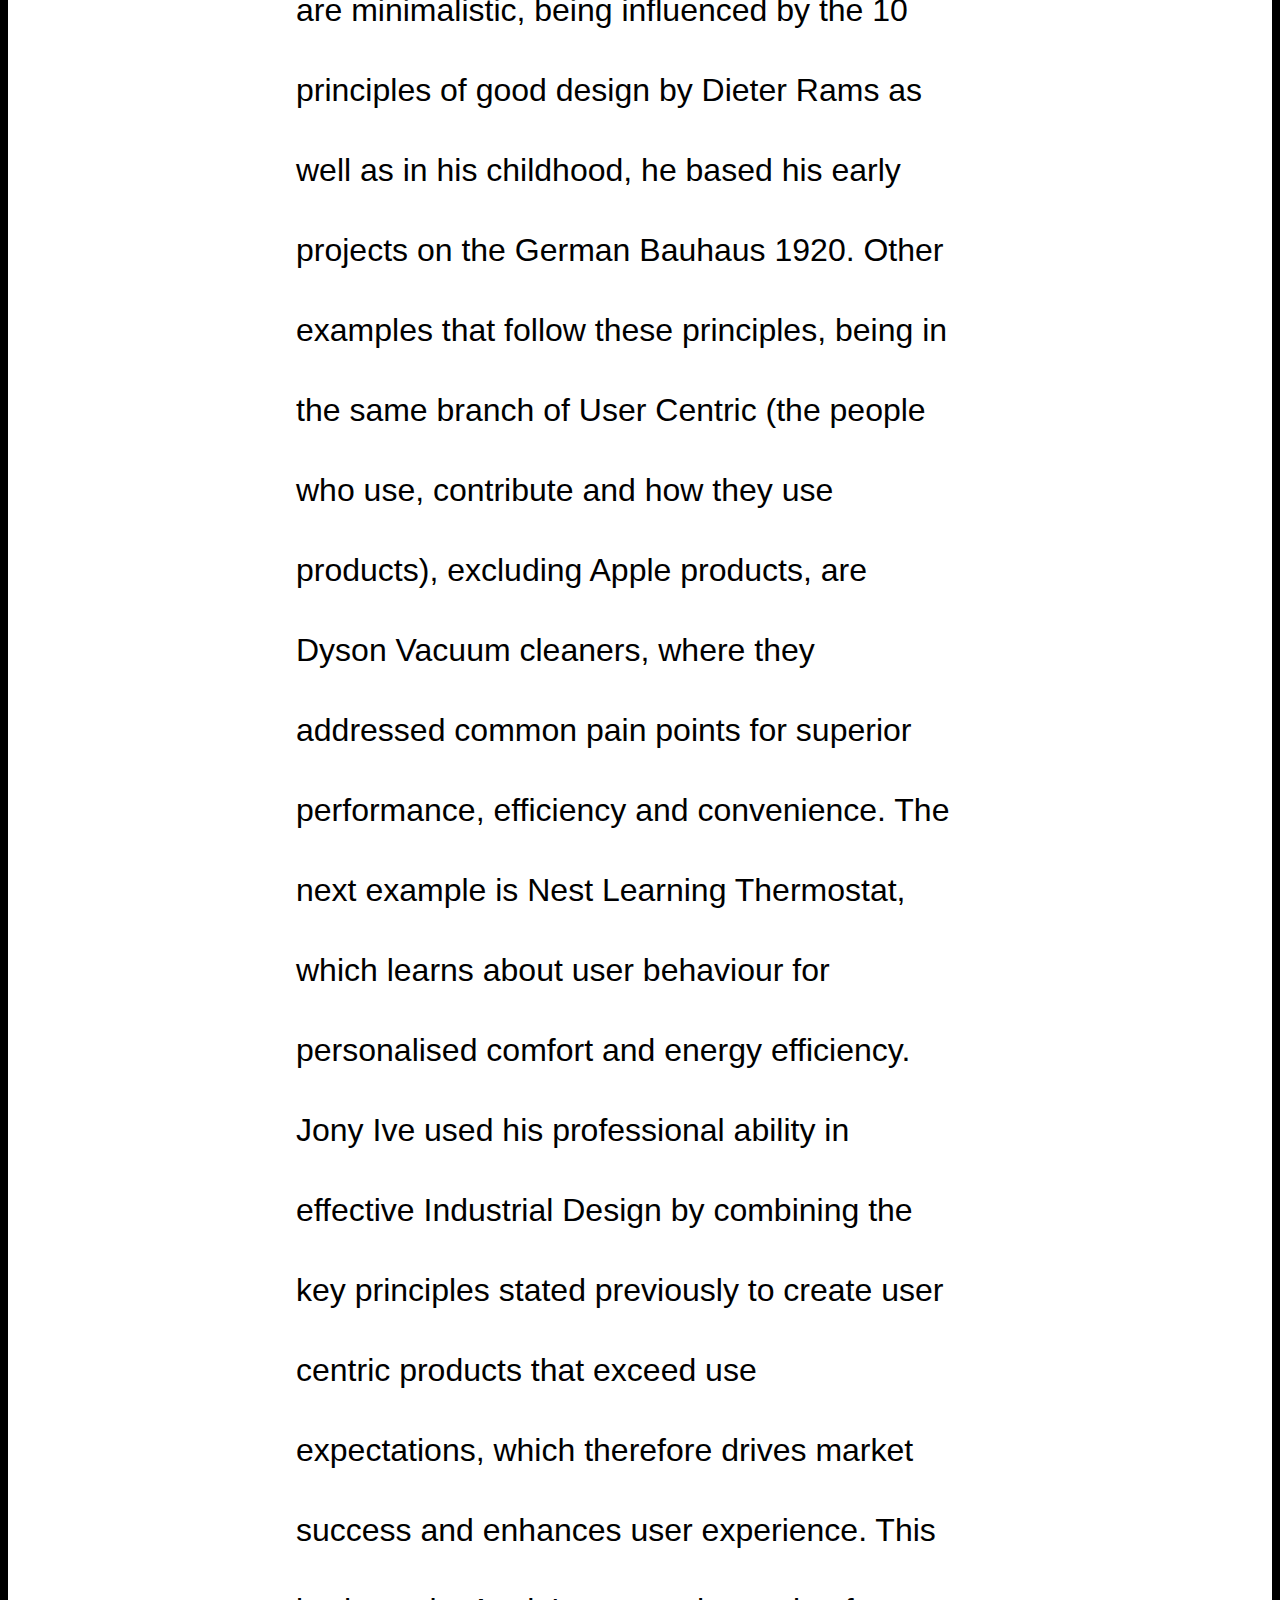
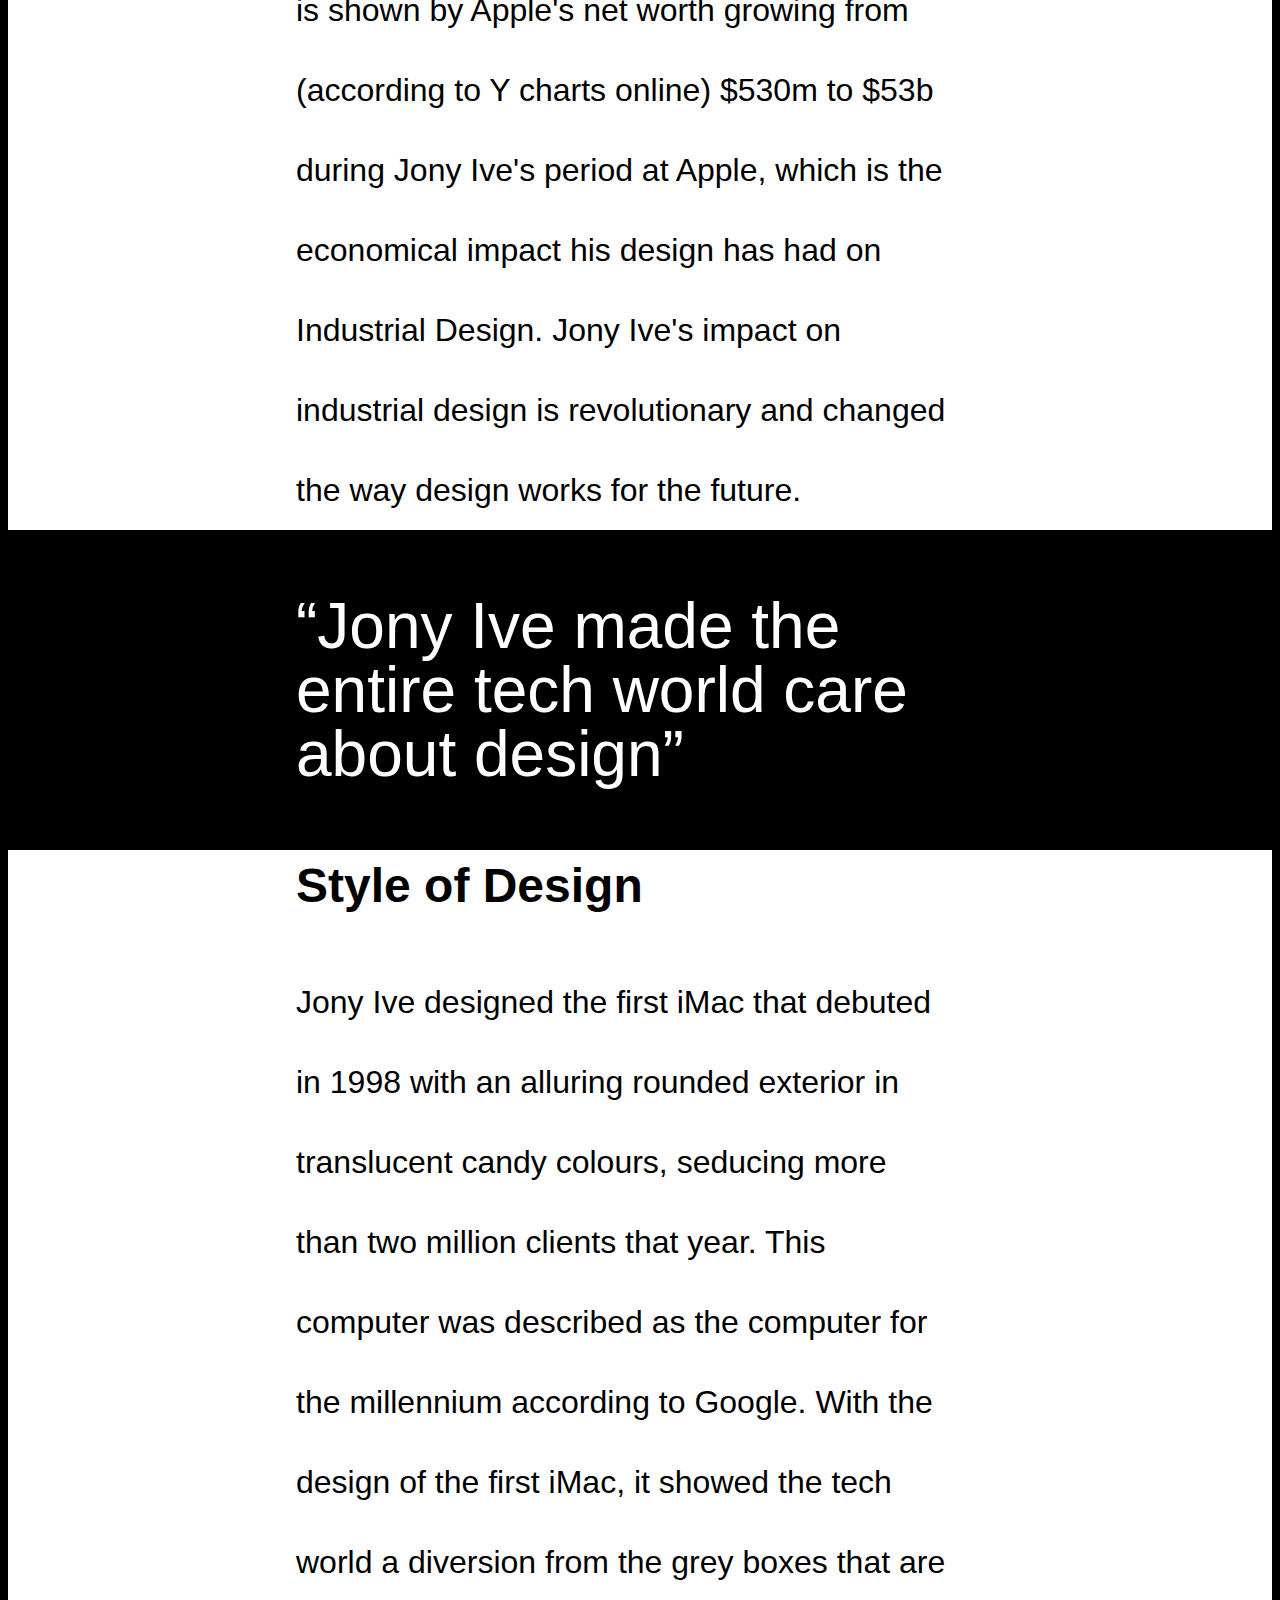
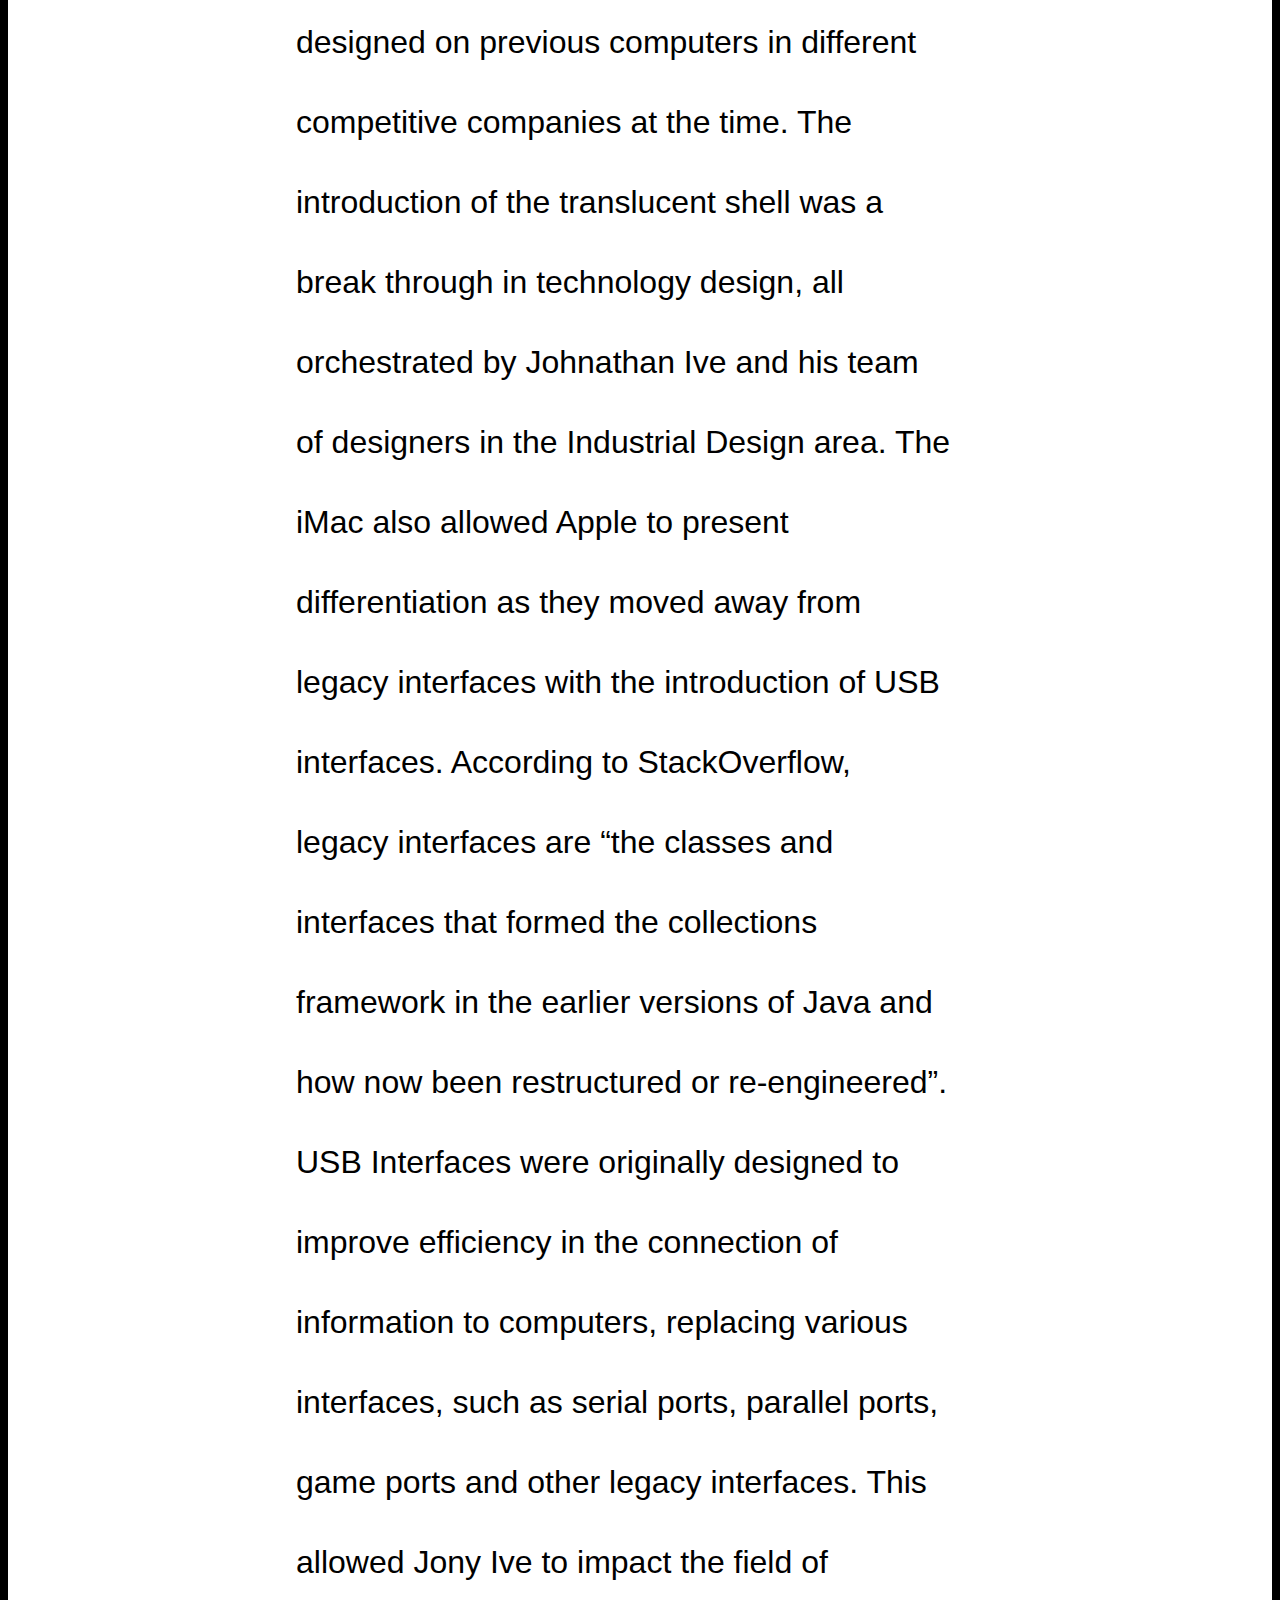
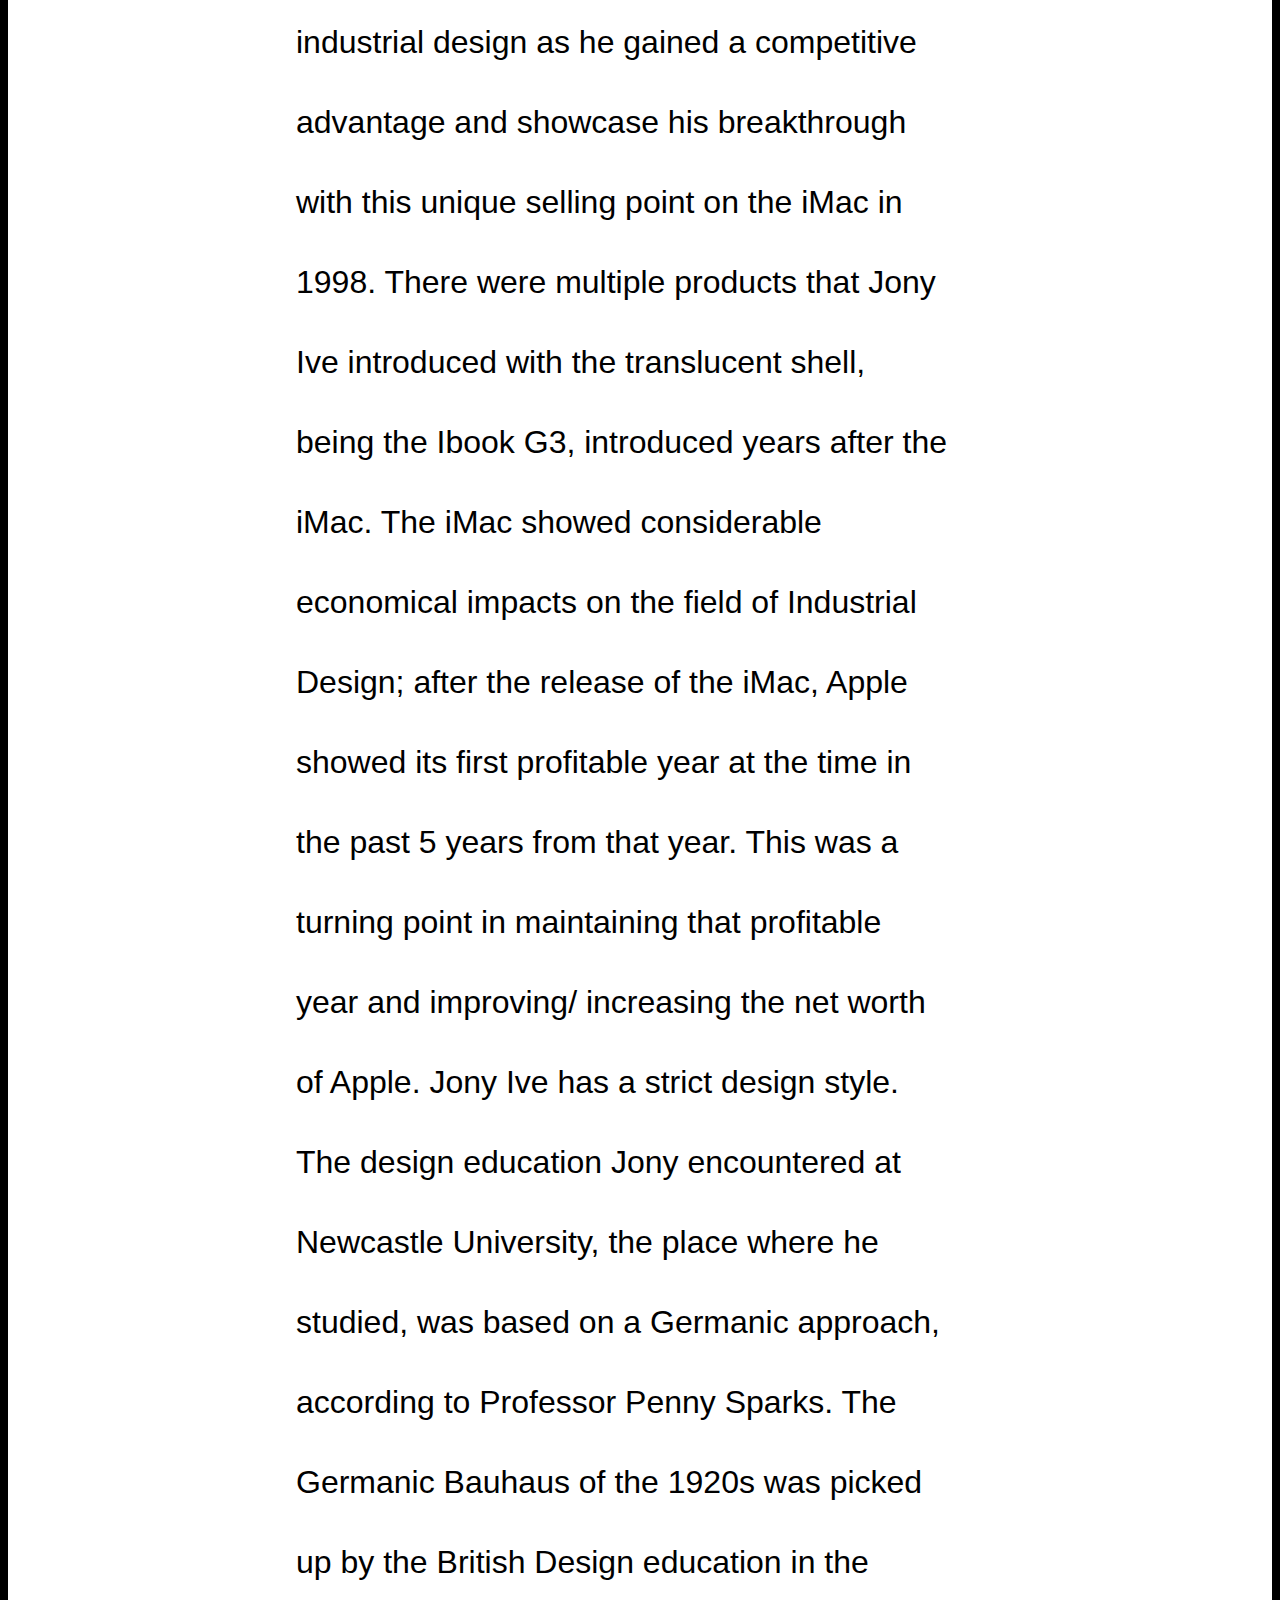
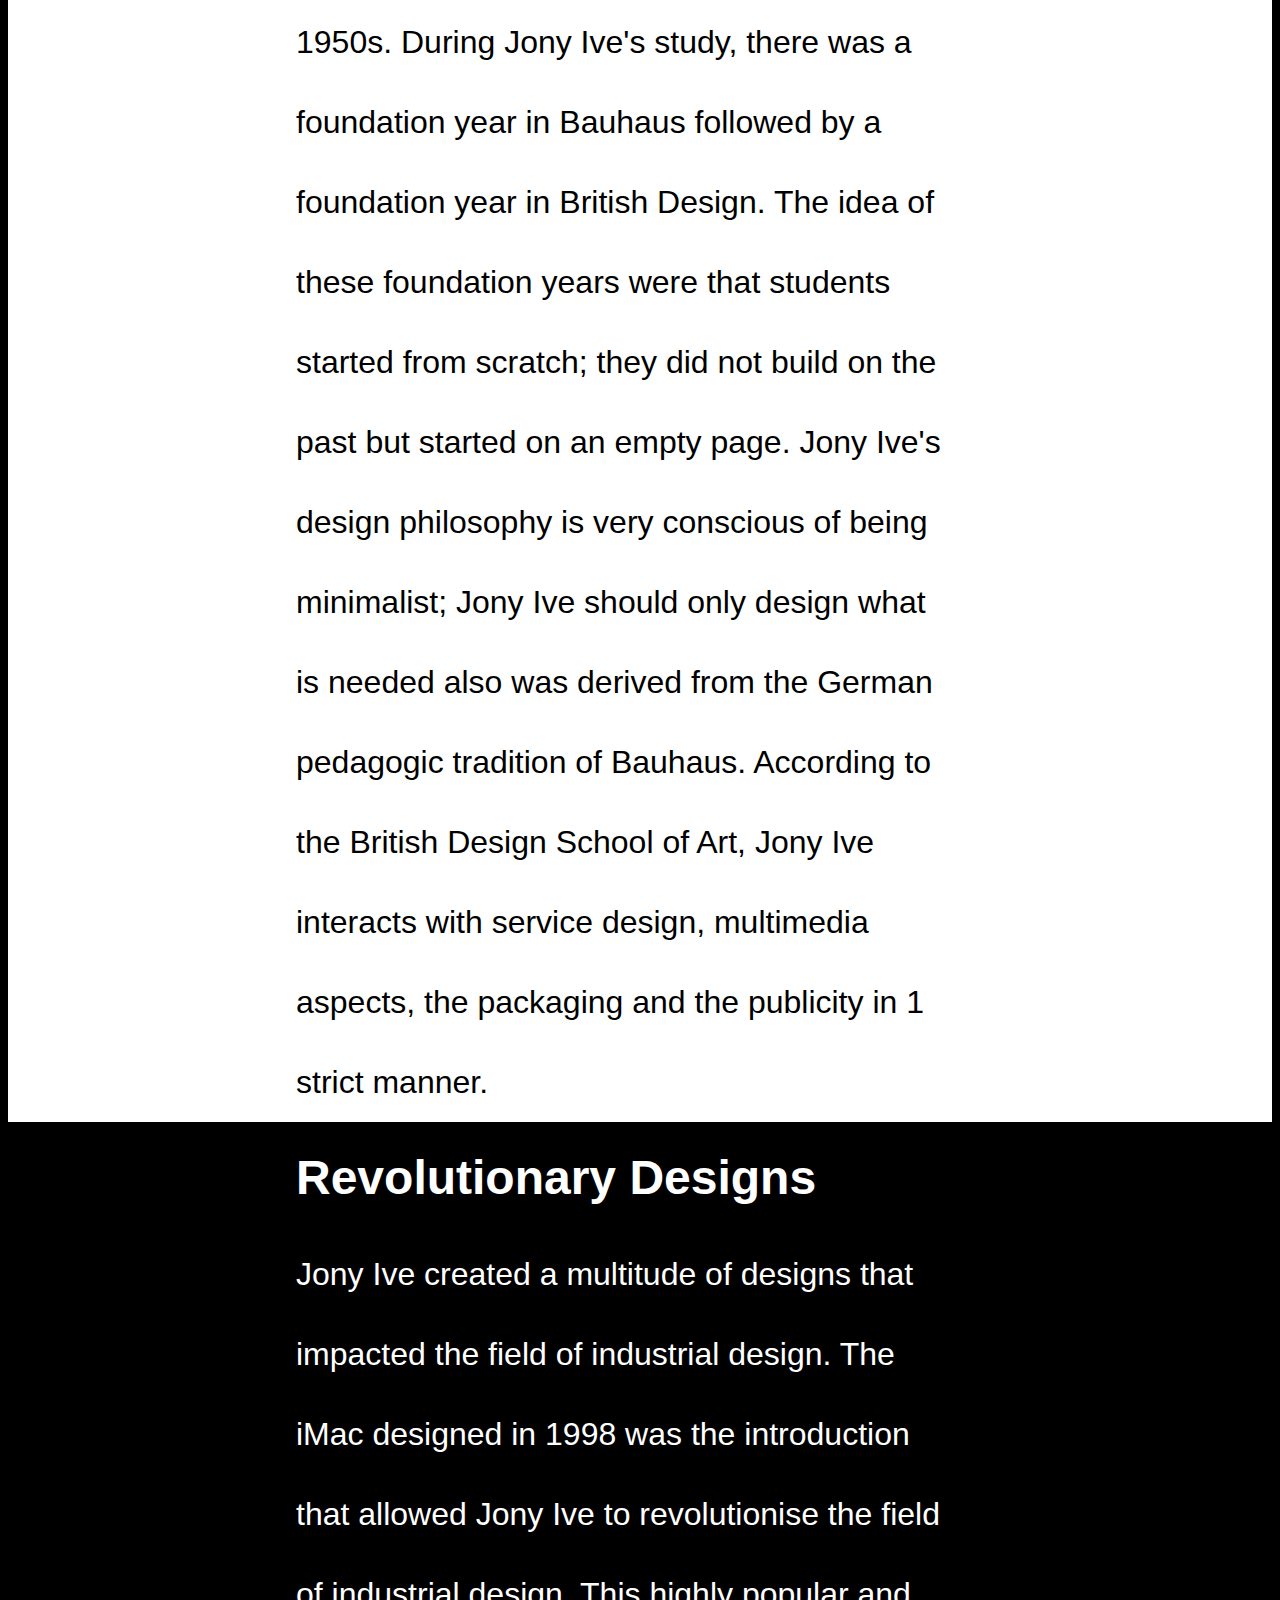
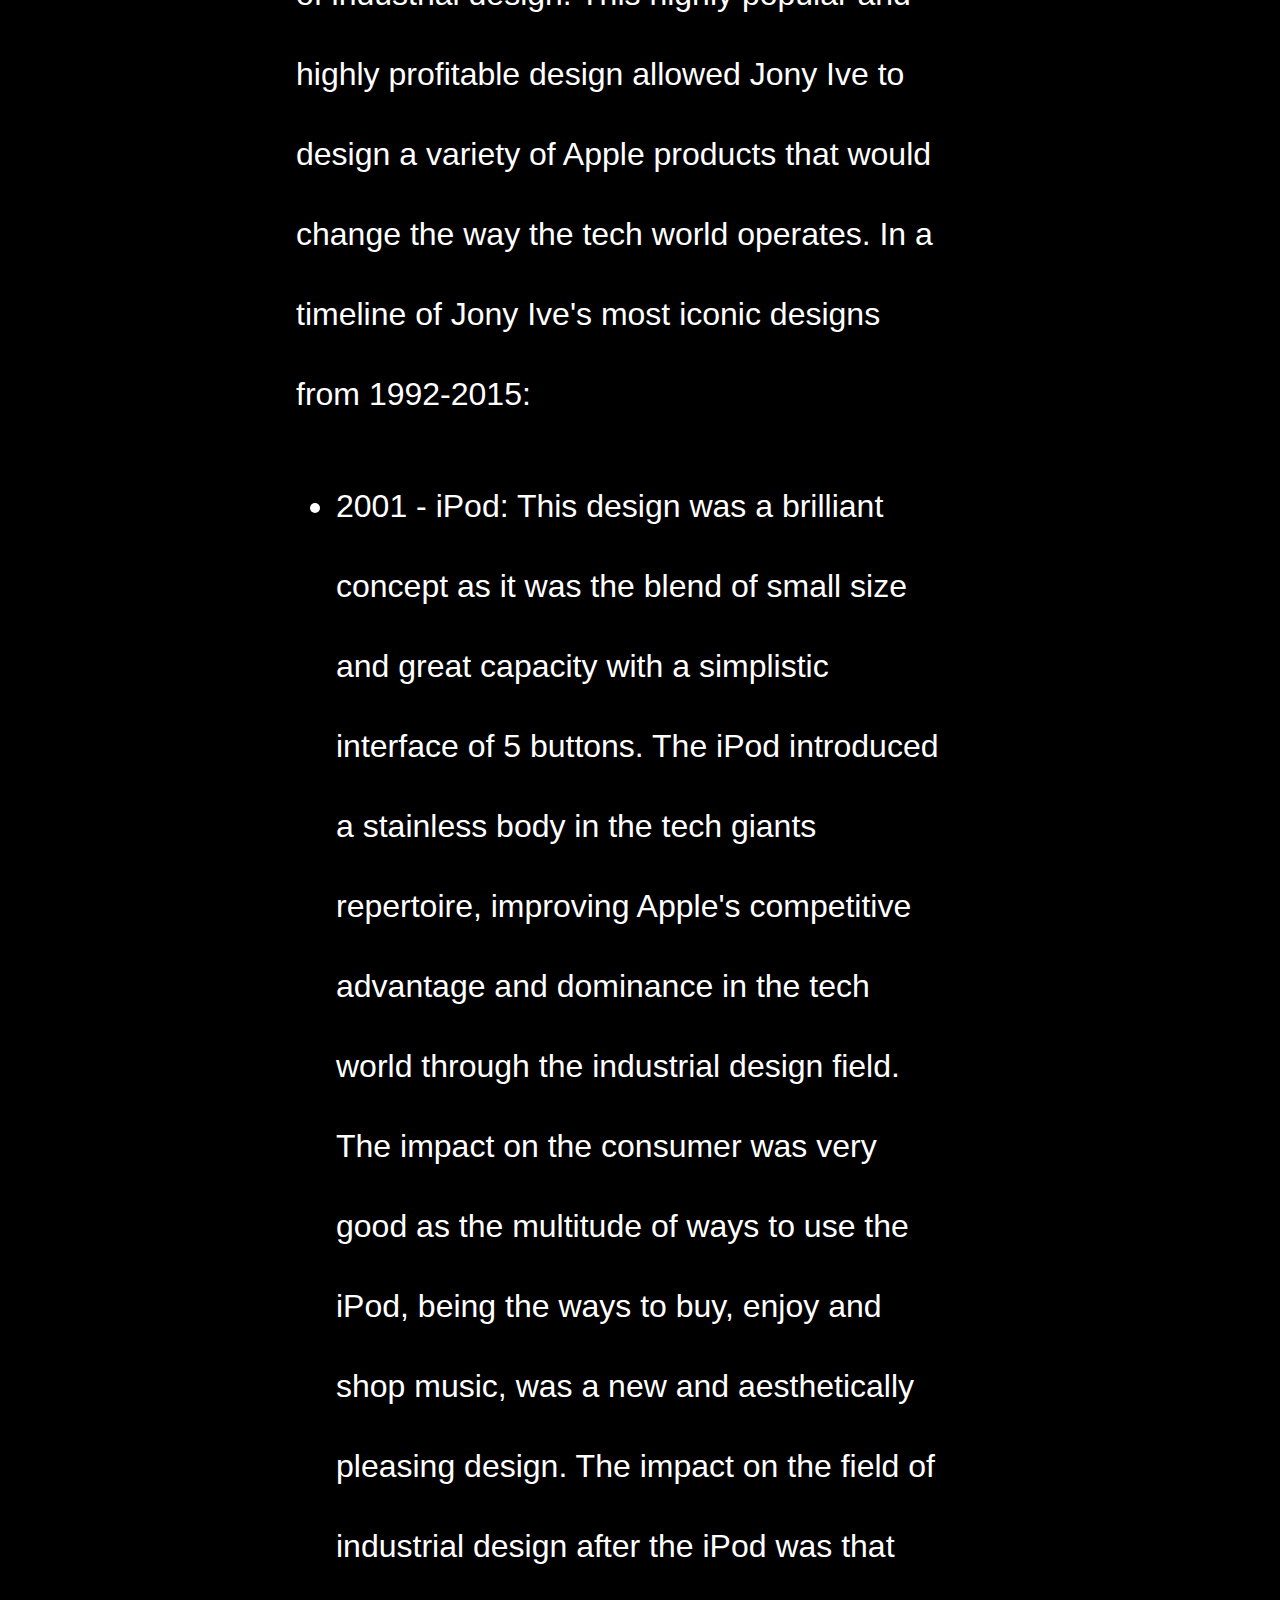
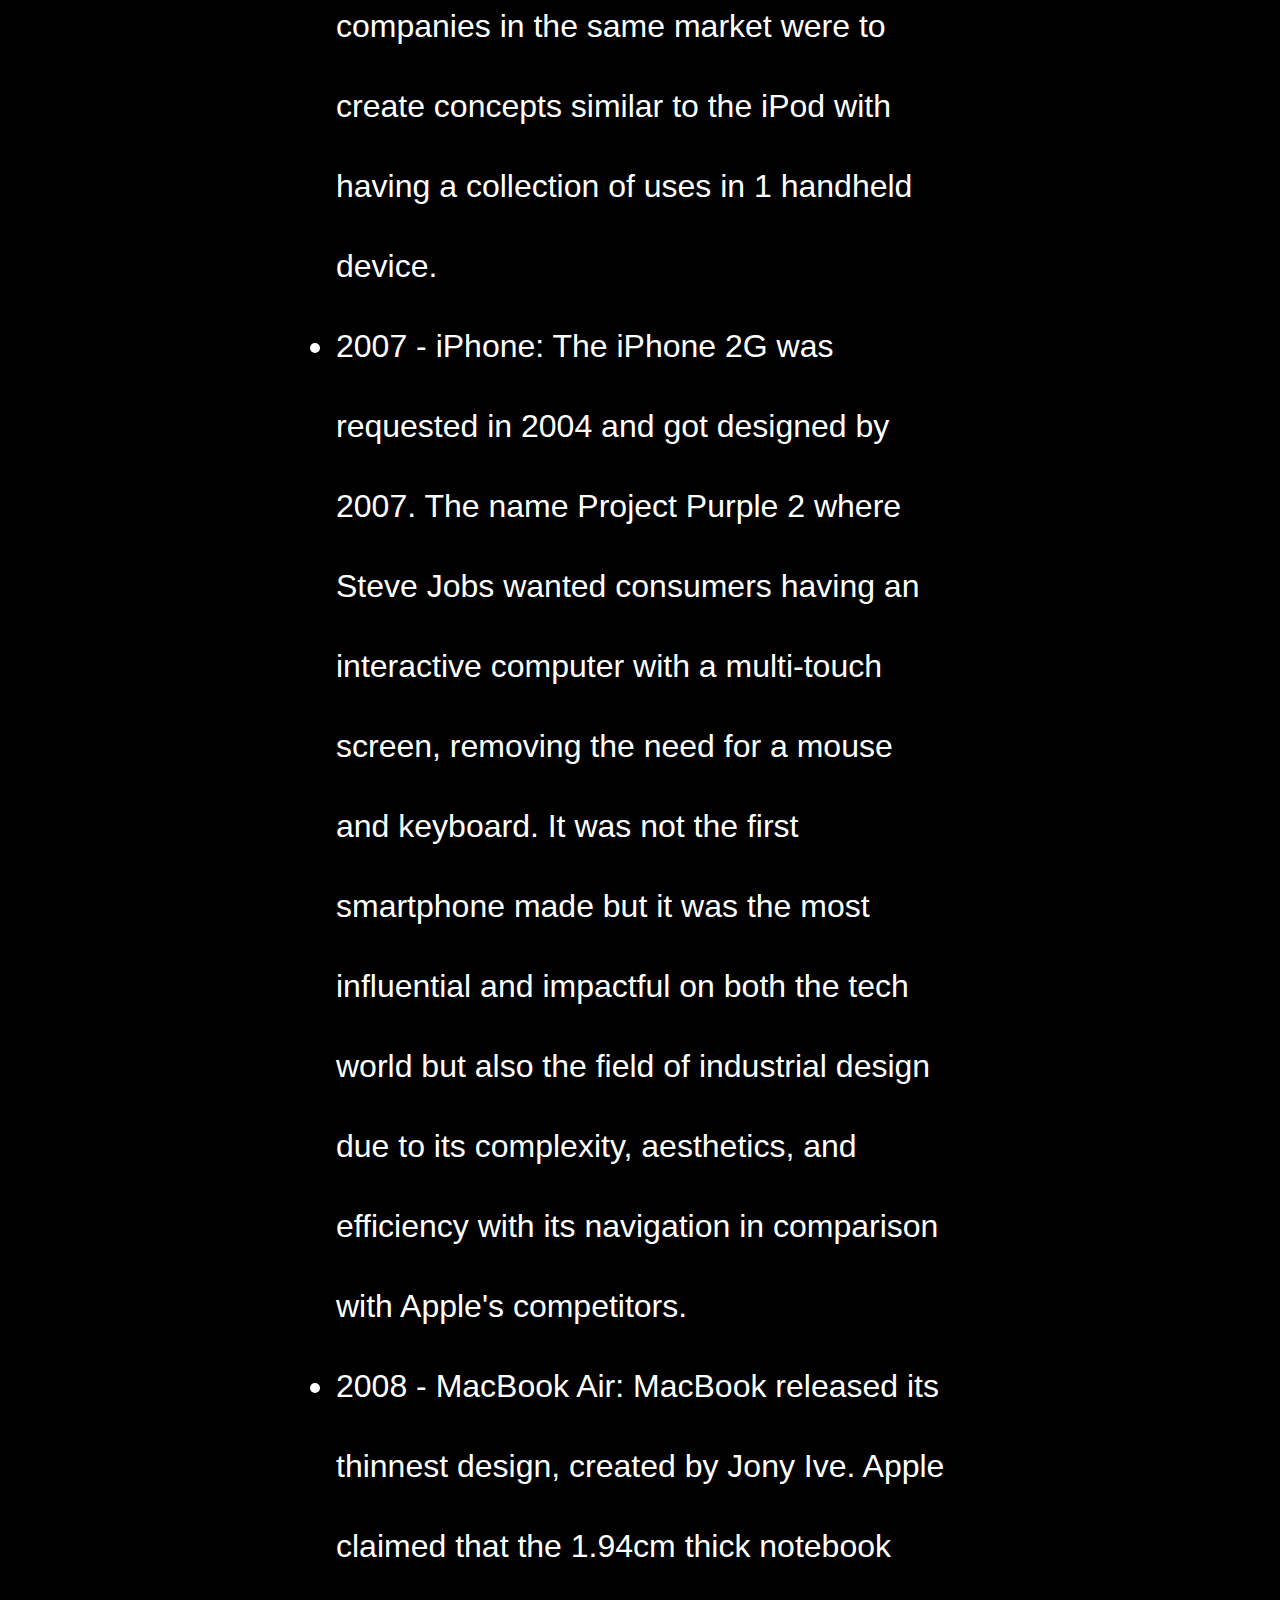
==== commit 78a40833: "update" ====
--- a/index-one.html
+++ b/index-one.html
@@ -27,6 +27,7 @@
         <h1 id="Designimpact">Design impact the field of</h1>
         <h1 id="Industrial">Industrial Design</h1>
         </header>
+
 </div>
 <div class="jonyivesection">
 <h2>Who is Jony Ive?</h2>
@@ -34,7 +35,10 @@
 <p id="jonyiveintro"> Sir Johnathan Paul Ive is a American designer. Johnathan Ive worked at Apple, where, for the majority of his time, worked as the Senior Vice President of Industrial Design and chief design officer. 
     He is known for his work at Apple and impactful designs throughout his time there. Jonathan Ive studied Art and Design at Newcastle Polytechnic (now Northumbria University) and graduated in 1989.
     He cofounded 'Tangerine', bringing his name into light for when 1992 comes around where Apple offered him a full time position, resulting in his promotion to Industrial Designer in 1997.
-    In this essay, I am going to explain how Jony Ive has transfigured the field of Industrial Design.</p>
+    In this essay, I am going to explain how Jony Ive has transfigured the field of Industrial Design.
+    Jony Ive left Apple in 2016 due to the changes of focus for the Apple Watch from fashion to fitness.
+    According to Apple Insider, Jony Ive and his team had arguments with colleagues over promotion, during this, Ive was managing hundreds of staff instead of the smaller 20-person design team drained Ive considerably.
+</p>
 </div>
     <img src="images/jony-ive-photo-and-text.png" id="jonyivephoto"> 
 
--- a/css/css.style.css
+++ b/css/css.style.css
@@ -99,7 +99,6 @@
     text-align: left;
     margin-left: 18rem;
     font-size: 3rem;
-    text-decoration: underline #00C2FF;
 }
 
 p {
@@ -134,7 +133,7 @@
     margin-left: 18rem;
     position: relative;
     width: 50vw;
-    margin-bottom: -20.5rem;
+    margin-bottom: -22rem;
 }
 
 .industrialdesignsection {
@@ -194,4 +193,4 @@
     background-color: grey;
     color: black;
     line-height: 4rem;
-}+}
